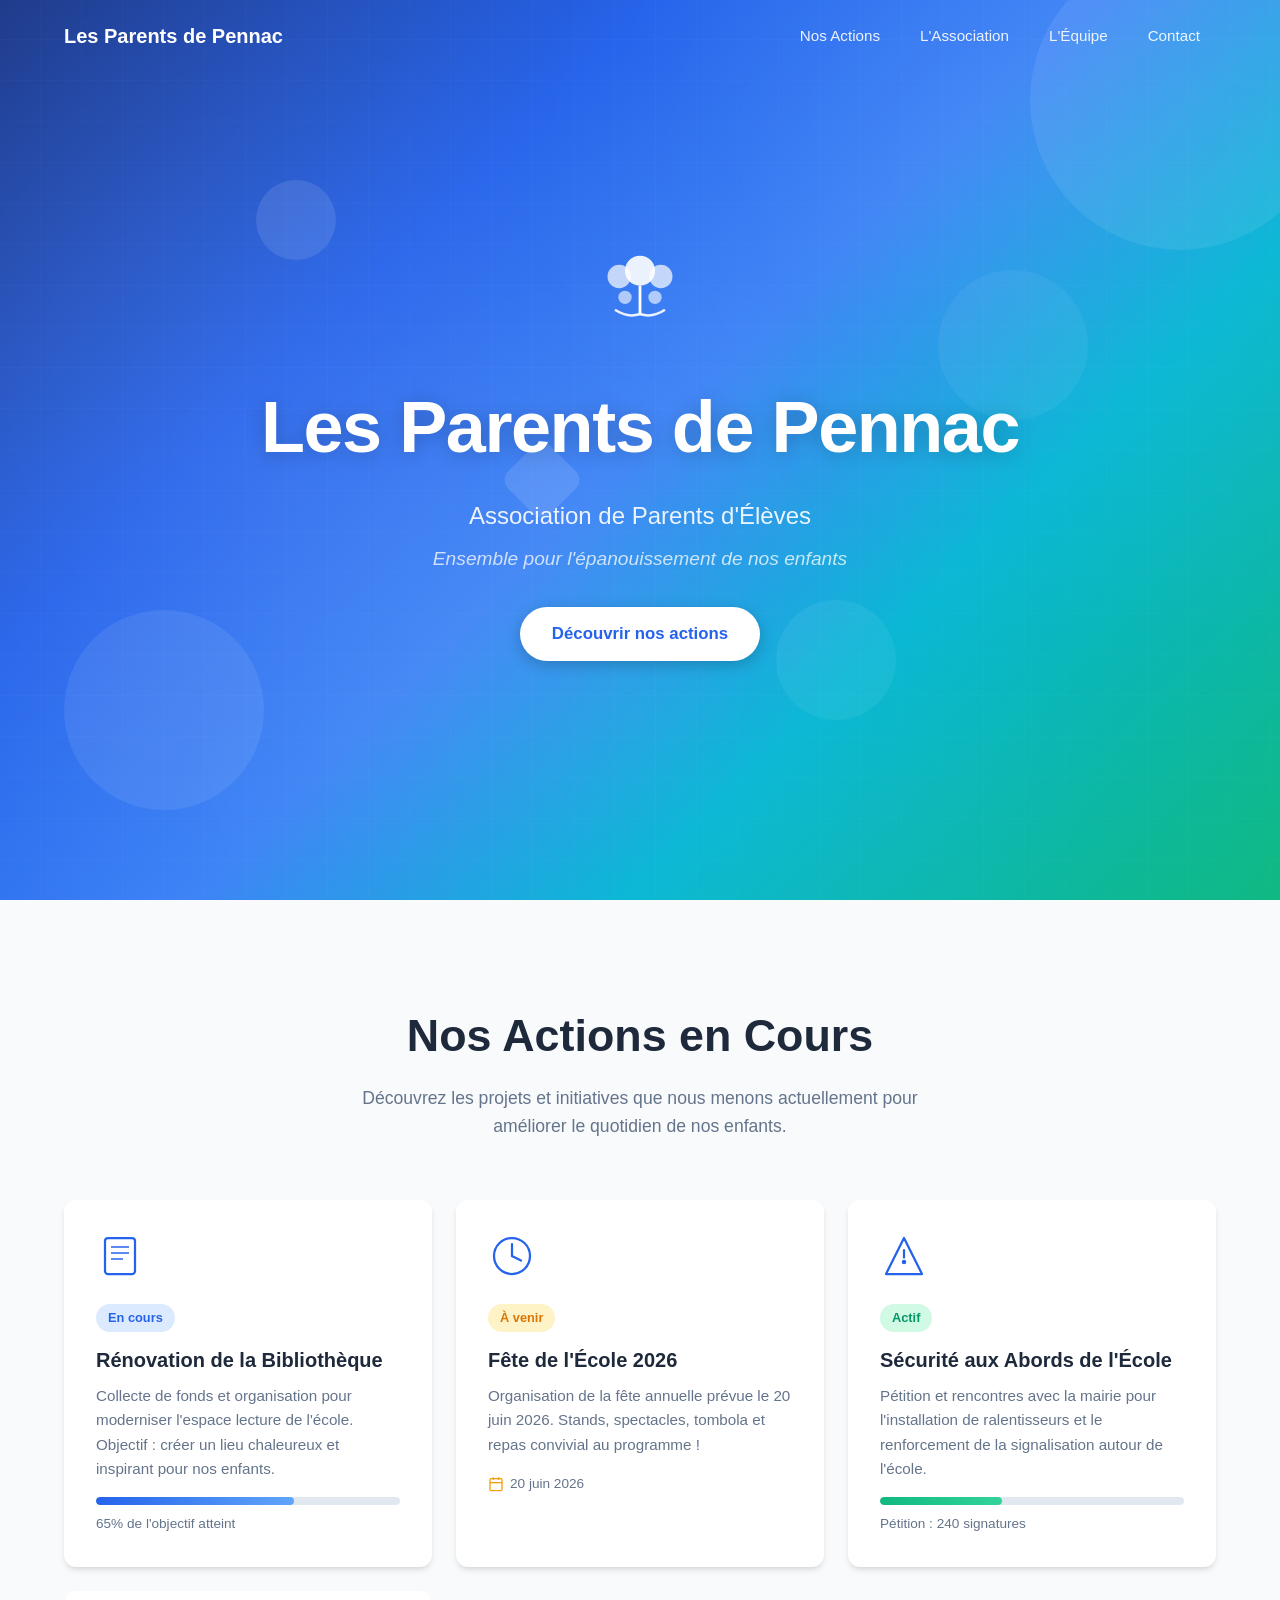
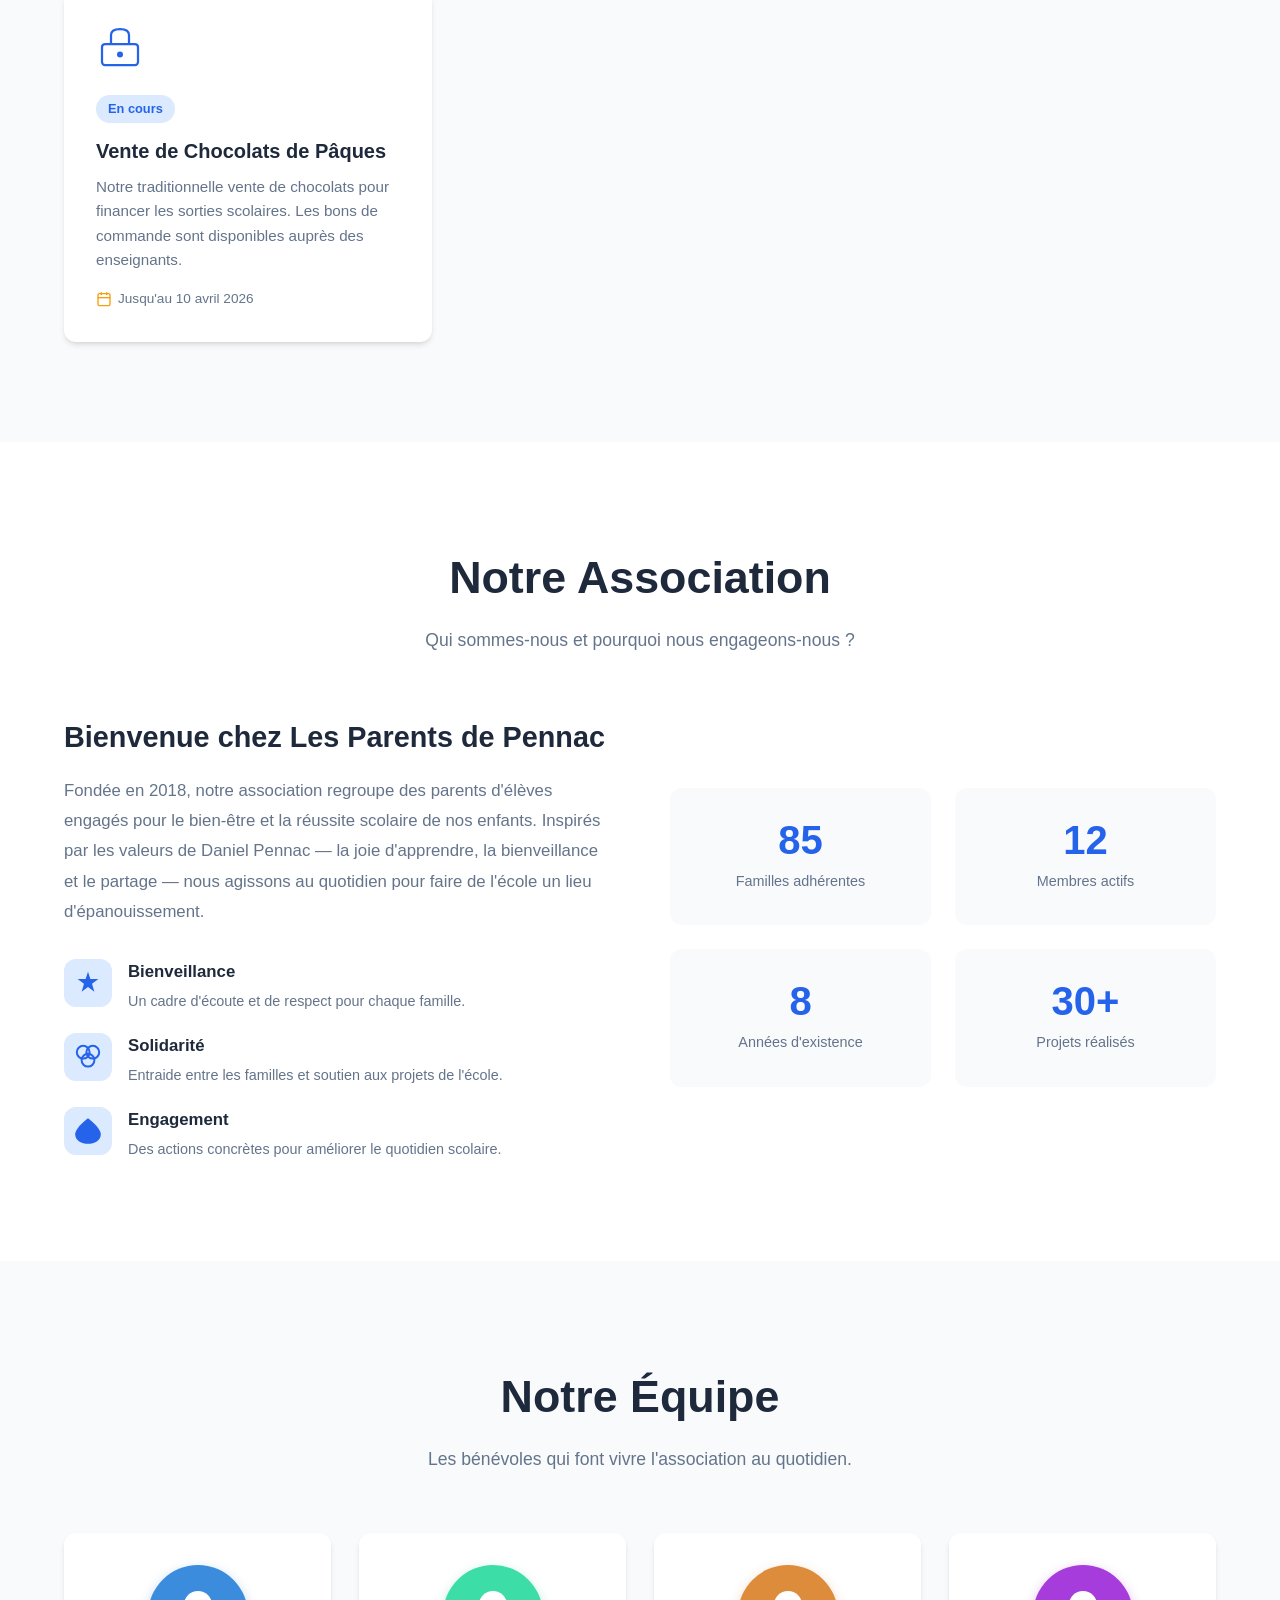
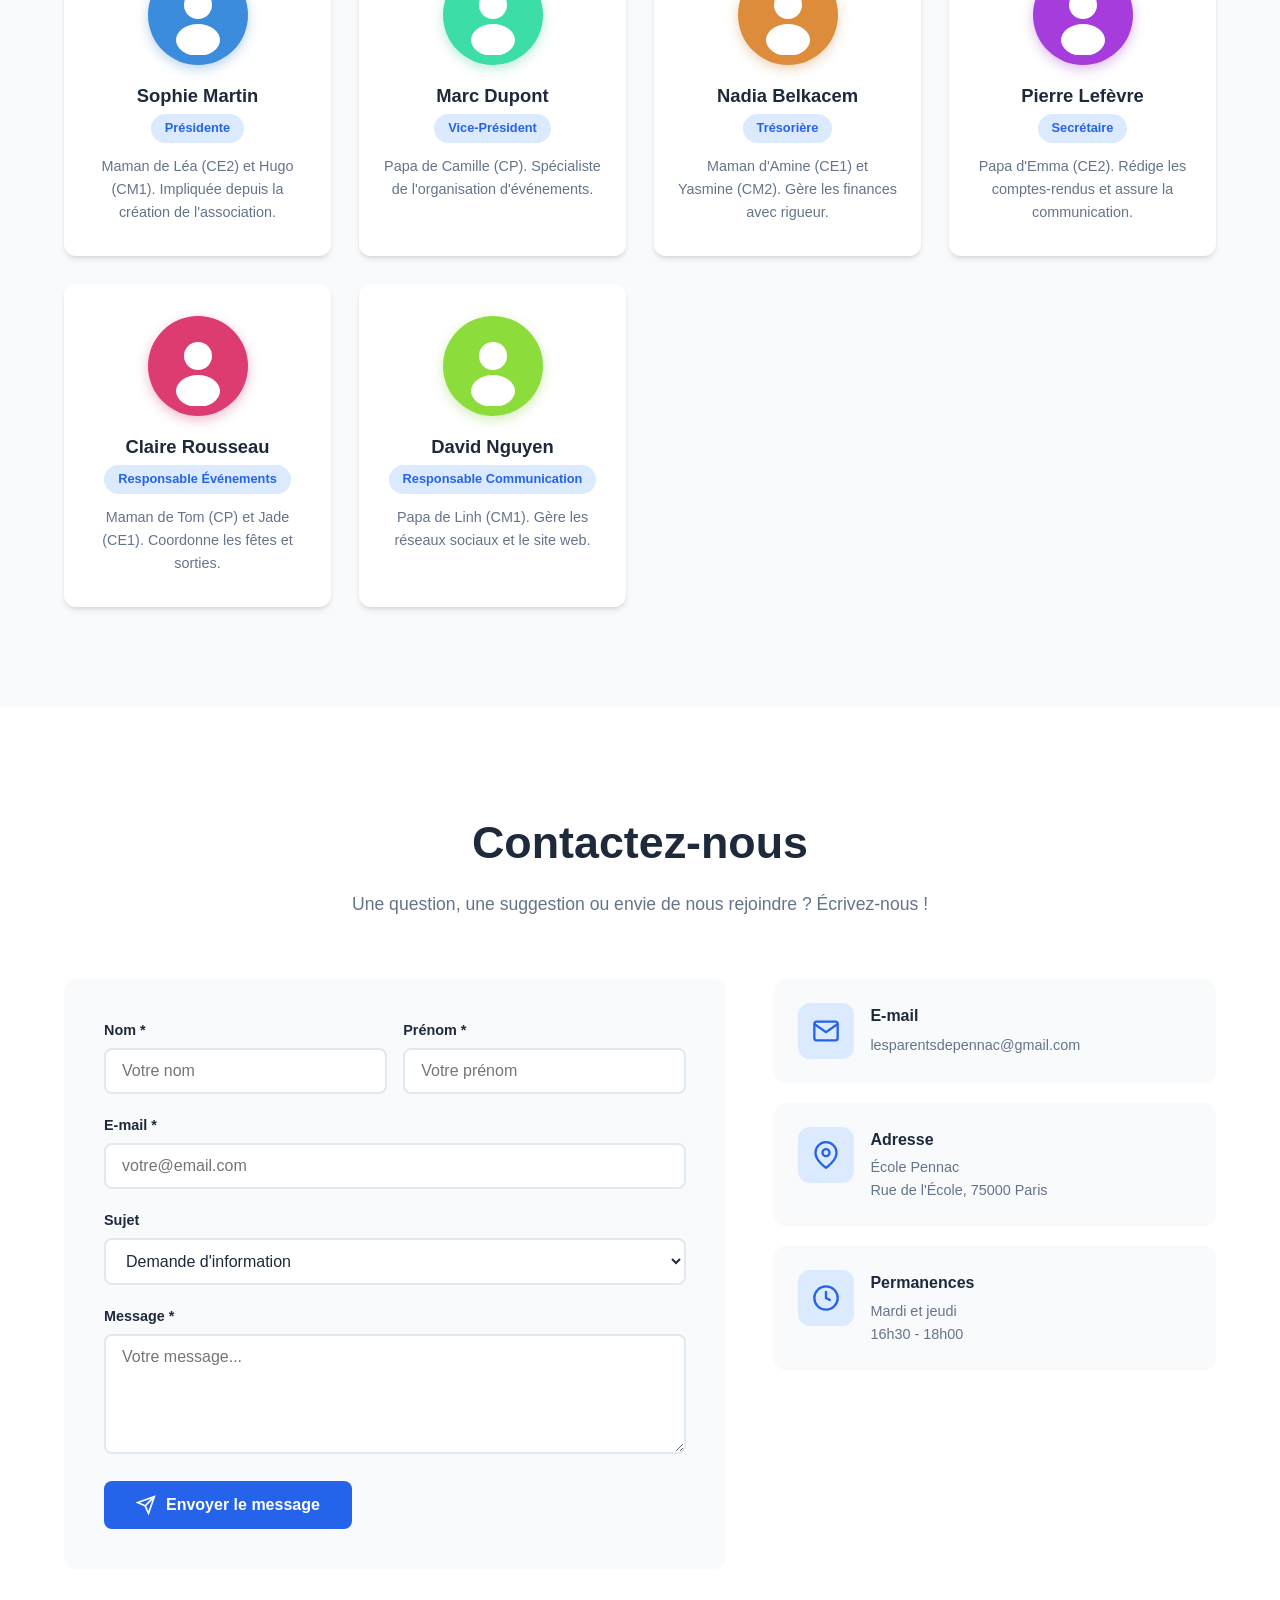
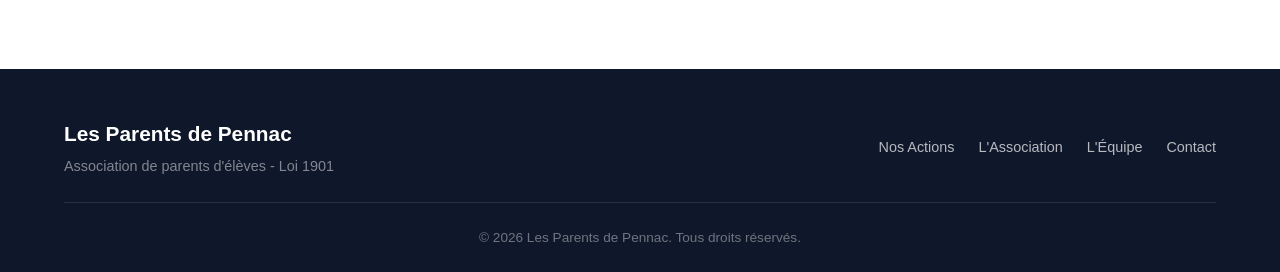
==== index.html @ d0f5e3ec "Initial commit: site statique Les Parents de Pennac - Page one-page HTML/CSS avec hero, actions, tro" ====
<!DOCTYPE html>
<html lang="fr">
<head>
    <meta charset="UTF-8">
    <meta name="viewport" content="width=device-width, initial-scale=1.0">
    <title>Les Parents de Pennac - Association de Parents d'Élèves</title>
    <link rel="stylesheet" href="style.css">
</head>
<body>

    <!-- Navigation -->
    <nav id="navbar">
        <div class="nav-container">
            <a href="#hero" class="nav-logo">Les Parents de Pennac</a>
            <button class="nav-toggle" aria-label="Menu">
                <span></span>
                <span></span>
                <span></span>
            </button>
            <ul class="nav-links">
                <li><a href="#actions">Nos Actions</a></li>
                <li><a href="#association">L'Association</a></li>
                <li><a href="#membres">L'Équipe</a></li>
                <li><a href="#contact">Contact</a></li>
            </ul>
        </div>
    </nav>

    <!-- Hero Section avec image générée en CSS -->
    <header id="hero" class="hero">
        <div class="hero-pattern"></div>
        <div class="hero-overlay"></div>
        <div class="hero-content">
            <div class="hero-icon">
                <svg viewBox="0 0 120 120" width="100" height="100">
                    <circle cx="60" cy="38" r="18" fill="white" opacity="0.9"/>
                    <circle cx="35" cy="45" r="14" fill="white" opacity="0.7"/>
                    <circle cx="85" cy="45" r="14" fill="white" opacity="0.7"/>
                    <path d="M60 56 Q60 80 60 90 Q45 95 30 85" stroke="white" stroke-width="3" fill="none" opacity="0.9"/>
                    <path d="M60 56 Q60 80 60 90 Q75 95 90 85" stroke="white" stroke-width="3" fill="none" opacity="0.9"/>
                    <circle cx="42" cy="70" r="8" fill="white" opacity="0.6"/>
                    <circle cx="78" cy="70" r="8" fill="white" opacity="0.6"/>
                </svg>
            </div>
            <h1>Les Parents de Pennac</h1>
            <p class="hero-subtitle">Association de Parents d'Élèves</p>
            <p class="hero-tagline">Ensemble pour l'épanouissement de nos enfants</p>
            <a href="#actions" class="hero-cta">Découvrir nos actions</a>
        </div>
        <!-- Éléments décoratifs générés -->
        <div class="hero-shapes">
            <div class="shape shape-1"></div>
            <div class="shape shape-2"></div>
            <div class="shape shape-3"></div>
            <div class="shape shape-4"></div>
            <div class="shape shape-5"></div>
            <div class="shape shape-6"></div>
        </div>
    </header>

    <!-- Section Actions en cours -->
    <section id="actions" class="section actions-section">
        <div class="container">
            <h2 class="section-title">Nos Actions en Cours</h2>
            <p class="section-subtitle">Découvrez les projets et initiatives que nous menons actuellement pour améliorer le quotidien de nos enfants.</p>

            <div class="actions-grid">
                <article class="action-card">
                    <div class="action-icon">
                        <svg viewBox="0 0 64 64" width="48" height="48"><rect x="12" y="8" width="40" height="48" rx="4" fill="none" stroke="currentColor" stroke-width="3"/><line x1="20" y1="20" x2="44" y2="20" stroke="currentColor" stroke-width="2"/><line x1="20" y1="28" x2="44" y2="28" stroke="currentColor" stroke-width="2"/><line x1="20" y1="36" x2="36" y2="36" stroke="currentColor" stroke-width="2"/></svg>
                    </div>
                    <span class="action-badge">En cours</span>
                    <h3>Rénovation de la Bibliothèque</h3>
                    <p>Collecte de fonds et organisation pour moderniser l'espace lecture de l'école. Objectif : créer un lieu chaleureux et inspirant pour nos enfants.</p>
                    <div class="action-progress">
                        <div class="progress-bar"><div class="progress-fill" style="width: 65%"></div></div>
                        <span>65% de l'objectif atteint</span>
                    </div>
                </article>

                <article class="action-card">
                    <div class="action-icon">
                        <svg viewBox="0 0 64 64" width="48" height="48"><circle cx="32" cy="32" r="24" fill="none" stroke="currentColor" stroke-width="3"/><path d="M32 16 L32 32 L44 38" fill="none" stroke="currentColor" stroke-width="3" stroke-linecap="round"/></svg>
                    </div>
                    <span class="action-badge badge-upcoming">À venir</span>
                    <h3>Fête de l'École 2026</h3>
                    <p>Organisation de la fête annuelle prévue le 20 juin 2026. Stands, spectacles, tombola et repas convivial au programme !</p>
                    <div class="action-date">
                        <svg viewBox="0 0 24 24" width="16" height="16"><rect x="3" y="4" width="18" height="18" rx="2" fill="none" stroke="currentColor" stroke-width="2"/><line x1="3" y1="10" x2="21" y2="10" stroke="currentColor" stroke-width="2"/><line x1="8" y1="2" x2="8" y2="6" stroke="currentColor" stroke-width="2"/><line x1="16" y1="2" x2="16" y2="6" stroke="currentColor" stroke-width="2"/></svg>
                        20 juin 2026
                    </div>
                </article>

                <article class="action-card">
                    <div class="action-icon">
                        <svg viewBox="0 0 64 64" width="48" height="48"><path d="M8 56 L32 8 L56 56 Z" fill="none" stroke="currentColor" stroke-width="3" stroke-linejoin="round"/><circle cx="32" cy="40" r="3" fill="currentColor"/><line x1="32" y1="24" x2="32" y2="34" stroke="currentColor" stroke-width="3" stroke-linecap="round"/></svg>
                    </div>
                    <span class="action-badge badge-active">Actif</span>
                    <h3>Sécurité aux Abords de l'École</h3>
                    <p>Pétition et rencontres avec la mairie pour l'installation de ralentisseurs et le renforcement de la signalisation autour de l'école.</p>
                    <div class="action-progress">
                        <div class="progress-bar"><div class="progress-fill progress-active" style="width: 40%"></div></div>
                        <span>Pétition : 240 signatures</span>
                    </div>
                </article>

                <article class="action-card">
                    <div class="action-icon">
                        <svg viewBox="0 0 64 64" width="48" height="48"><rect x="8" y="28" width="48" height="28" rx="4" fill="none" stroke="currentColor" stroke-width="3"/><path d="M20 28 L20 16 Q20 8 32 8 Q44 8 44 16 L44 28" fill="none" stroke="currentColor" stroke-width="3"/><circle cx="32" cy="42" r="4" fill="currentColor"/></svg>
                    </div>
                    <span class="action-badge">En cours</span>
                    <h3>Vente de Chocolats de Pâques</h3>
                    <p>Notre traditionnelle vente de chocolats pour financer les sorties scolaires. Les bons de commande sont disponibles auprès des enseignants.</p>
                    <div class="action-date">
                        <svg viewBox="0 0 24 24" width="16" height="16"><rect x="3" y="4" width="18" height="18" rx="2" fill="none" stroke="currentColor" stroke-width="2"/><line x1="3" y1="10" x2="21" y2="10" stroke="currentColor" stroke-width="2"/><line x1="8" y1="2" x2="8" y2="6" stroke="currentColor" stroke-width="2"/><line x1="16" y1="2" x2="16" y2="6" stroke="currentColor" stroke-width="2"/></svg>
                        Jusqu'au 10 avril 2026
                    </div>
                </article>
            </div>
        </div>
    </section>

    <!-- Section Présentation -->
    <section id="association" class="section about-section">
        <div class="container">
            <h2 class="section-title">Notre Association</h2>
            <p class="section-subtitle">Qui sommes-nous et pourquoi nous engageons-nous ?</p>

            <div class="about-content">
                <div class="about-text">
                    <h3>Bienvenue chez Les Parents de Pennac</h3>
                    <p>Fondée en 2018, notre association regroupe des parents d'élèves engagés pour le bien-être et la réussite scolaire de nos enfants. Inspirés par les valeurs de Daniel Pennac — la joie d'apprendre, la bienveillance et le partage — nous agissons au quotidien pour faire de l'école un lieu d'épanouissement.</p>

                    <div class="about-values">
                        <div class="value">
                            <div class="value-icon">
                                <svg viewBox="0 0 40 40" width="32" height="32"><path d="M20 6 L23 15 L33 15 L25 21 L28 31 L20 25 L12 31 L15 21 L7 15 L17 15 Z" fill="currentColor"/></svg>
                            </div>
                            <div>
                                <h4>Bienveillance</h4>
                                <p>Un cadre d'écoute et de respect pour chaque famille.</p>
                            </div>
                        </div>
                        <div class="value">
                            <div class="value-icon">
                                <svg viewBox="0 0 40 40" width="32" height="32"><circle cx="14" cy="14" r="8" fill="none" stroke="currentColor" stroke-width="2.5"/><circle cx="26" cy="14" r="8" fill="none" stroke="currentColor" stroke-width="2.5"/><circle cx="20" cy="24" r="8" fill="none" stroke="currentColor" stroke-width="2.5"/></svg>
                            </div>
                            <div>
                                <h4>Solidarité</h4>
                                <p>Entraide entre les familles et soutien aux projets de l'école.</p>
                            </div>
                        </div>
                        <div class="value">
                            <div class="value-icon">
                                <svg viewBox="0 0 40 40" width="32" height="32"><path d="M20 4 C20 4 4 16 4 24 C4 32 12 36 20 36 C28 36 36 32 36 24 C36 16 20 4 20 4Z" fill="currentColor"/></svg>
                            </div>
                            <div>
                                <h4>Engagement</h4>
                                <p>Des actions concrètes pour améliorer le quotidien scolaire.</p>
                            </div>
                        </div>
                    </div>
                </div>

                <div class="about-stats">
                    <div class="stat">
                        <span class="stat-number">85</span>
                        <span class="stat-label">Familles adhérentes</span>
                    </div>
                    <div class="stat">
                        <span class="stat-number">12</span>
                        <span class="stat-label">Membres actifs</span>
                    </div>
                    <div class="stat">
                        <span class="stat-number">8</span>
                        <span class="stat-label">Années d'existence</span>
                    </div>
                    <div class="stat">
                        <span class="stat-number">30+</span>
                        <span class="stat-label">Projets réalisés</span>
                    </div>
                </div>
            </div>
        </div>
    </section>

    <!-- Section Trombinoscope -->
    <section id="membres" class="section team-section">
        <div class="container">
            <h2 class="section-title">Notre Équipe</h2>
            <p class="section-subtitle">Les bénévoles qui font vivre l'association au quotidien.</p>

            <div class="team-grid">
                <div class="team-card">
                    <div class="team-avatar" style="--hue: 210">
                        <svg viewBox="0 0 80 80" width="80" height="80"><circle cx="40" cy="30" r="14" fill="white"/><ellipse cx="40" cy="65" rx="22" ry="16" fill="white"/></svg>
                    </div>
                    <h3>Sophie Martin</h3>
                    <span class="team-role">Présidente</span>
                    <p>Maman de Léa (CE2) et Hugo (CM1). Impliquée depuis la création de l'association.</p>
                </div>

                <div class="team-card">
                    <div class="team-avatar" style="--hue: 160">
                        <svg viewBox="0 0 80 80" width="80" height="80"><circle cx="40" cy="30" r="14" fill="white"/><ellipse cx="40" cy="65" rx="22" ry="16" fill="white"/></svg>
                    </div>
                    <h3>Marc Dupont</h3>
                    <span class="team-role">Vice-Président</span>
                    <p>Papa de Camille (CP). Spécialiste de l'organisation d'événements.</p>
                </div>

                <div class="team-card">
                    <div class="team-avatar" style="--hue: 30">
                        <svg viewBox="0 0 80 80" width="80" height="80"><circle cx="40" cy="30" r="14" fill="white"/><ellipse cx="40" cy="65" rx="22" ry="16" fill="white"/></svg>
                    </div>
                    <h3>Nadia Belkacem</h3>
                    <span class="team-role">Trésorière</span>
                    <p>Maman d'Amine (CE1) et Yasmine (CM2). Gère les finances avec rigueur.</p>
                </div>

                <div class="team-card">
                    <div class="team-avatar" style="--hue: 280">
                        <svg viewBox="0 0 80 80" width="80" height="80"><circle cx="40" cy="30" r="14" fill="white"/><ellipse cx="40" cy="65" rx="22" ry="16" fill="white"/></svg>
                    </div>
                    <h3>Pierre Lefèvre</h3>
                    <span class="team-role">Secrétaire</span>
                    <p>Papa d'Emma (CE2). Rédige les comptes-rendus et assure la communication.</p>
                </div>

                <div class="team-card">
                    <div class="team-avatar" style="--hue: 340">
                        <svg viewBox="0 0 80 80" width="80" height="80"><circle cx="40" cy="30" r="14" fill="white"/><ellipse cx="40" cy="65" rx="22" ry="16" fill="white"/></svg>
                    </div>
                    <h3>Claire Rousseau</h3>
                    <span class="team-role">Responsable Événements</span>
                    <p>Maman de Tom (CP) et Jade (CE1). Coordonne les fêtes et sorties.</p>
                </div>

                <div class="team-card">
                    <div class="team-avatar" style="--hue: 90">
                        <svg viewBox="0 0 80 80" width="80" height="80"><circle cx="40" cy="30" r="14" fill="white"/><ellipse cx="40" cy="65" rx="22" ry="16" fill="white"/></svg>
                    </div>
                    <h3>David Nguyen</h3>
                    <span class="team-role">Responsable Communication</span>
                    <p>Papa de Linh (CM1). Gère les réseaux sociaux et le site web.</p>
                </div>
            </div>
        </div>
    </section>

    <!-- Section Contact -->
    <section id="contact" class="section contact-section">
        <div class="container">
            <h2 class="section-title">Contactez-nous</h2>
            <p class="section-subtitle">Une question, une suggestion ou envie de nous rejoindre ? Écrivez-nous !</p>

            <div class="contact-content">
                <form class="contact-form" id="contactForm">
                    <div class="form-row">
                        <div class="form-group">
                            <label for="nom">Nom *</label>
                            <input type="text" id="nom" name="nom" required placeholder="Votre nom">
                        </div>
                        <div class="form-group">
                            <label for="prenom">Prénom *</label>
                            <input type="text" id="prenom" name="prenom" required placeholder="Votre prénom">
                        </div>
                    </div>
                    <div class="form-group">
                        <label for="email">E-mail *</label>
                        <input type="email" id="email" name="email" required placeholder="votre@email.com">
                    </div>
                    <div class="form-group">
                        <label for="sujet">Sujet</label>
                        <select id="sujet" name="sujet">
                            <option value="information">Demande d'information</option>
                            <option value="adhesion">Adhésion</option>
                            <option value="benevolat">Devenir bénévole</option>
                            <option value="suggestion">Suggestion</option>
                            <option value="autre">Autre</option>
                        </select>
                    </div>
                    <div class="form-group">
                        <label for="message">Message *</label>
                        <textarea id="message" name="message" rows="5" required placeholder="Votre message..."></textarea>
                    </div>
                    <button type="submit" class="btn-submit">
                        <svg viewBox="0 0 24 24" width="20" height="20" fill="none" stroke="currentColor" stroke-width="2"><path d="M22 2L11 13"/><path d="M22 2L15 22L11 13L2 9L22 2Z"/></svg>
                        Envoyer le message
                    </button>
                </form>

                <div class="contact-info">
                    <div class="info-card">
                        <div class="info-icon">
                            <svg viewBox="0 0 24 24" width="28" height="28" fill="none" stroke="currentColor" stroke-width="2"><path d="M4 4h16c1.1 0 2 .9 2 2v12c0 1.1-.9 2-2 2H4c-1.1 0-2-.9-2-2V6c0-1.1.9-2 2-2z"/><polyline points="22,6 12,13 2,6"/></svg>
                        </div>
                        <div>
                            <h4>E-mail</h4>
                            <a href="mailto:lesparentsdepennac@gmail.com">lesparentsdepennac@gmail.com</a>
                        </div>
                    </div>
                    <div class="info-card">
                        <div class="info-icon">
                            <svg viewBox="0 0 24 24" width="28" height="28" fill="none" stroke="currentColor" stroke-width="2"><path d="M21 10c0 7-9 13-9 13s-9-6-9-13a9 9 0 0118 0z"/><circle cx="12" cy="10" r="3"/></svg>
                        </div>
                        <div>
                            <h4>Adresse</h4>
                            <p>École Pennac<br>Rue de l'École, 75000 Paris</p>
                        </div>
                    </div>
                    <div class="info-card">
                        <div class="info-icon">
                            <svg viewBox="0 0 24 24" width="28" height="28" fill="none" stroke="currentColor" stroke-width="2"><circle cx="12" cy="12" r="10"/><polyline points="12 6 12 12 16 14"/></svg>
                        </div>
                        <div>
                            <h4>Permanences</h4>
                            <p>Mardi et jeudi<br>16h30 - 18h00</p>
                        </div>
                    </div>
                </div>
            </div>
        </div>
    </section>

    <!-- Footer -->
    <footer class="footer">
        <div class="container">
            <div class="footer-content">
                <div class="footer-brand">
                    <h3>Les Parents de Pennac</h3>
                    <p>Association de parents d'élèves - Loi 1901</p>
                </div>
                <div class="footer-links">
                    <a href="#actions">Nos Actions</a>
                    <a href="#association">L'Association</a>
                    <a href="#membres">L'Équipe</a>
                    <a href="#contact">Contact</a>
                </div>
            </div>
            <div class="footer-bottom">
                <p>&copy; 2026 Les Parents de Pennac. Tous droits réservés.</p>
            </div>
        </div>
    </footer>

    <script>
        // Navigation sticky
        const navbar = document.getElementById('navbar');
        window.addEventListener('scroll', () => {
            navbar.classList.toggle('scrolled', window.scrollY > 50);
        });

        // Menu mobile
        const toggle = document.querySelector('.nav-toggle');
        const navLinks = document.querySelector('.nav-links');
        toggle.addEventListener('click', () => {
            navLinks.classList.toggle('active');
            toggle.classList.toggle('active');
        });

        // Fermer le menu au clic sur un lien
        document.querySelectorAll('.nav-links a').forEach(link => {
            link.addEventListener('click', () => {
                navLinks.classList.remove('active');
                toggle.classList.remove('active');
            });
        });

        // Smooth scroll
        document.querySelectorAll('a[href^="#"]').forEach(anchor => {
            anchor.addEventListener('click', function (e) {
                e.preventDefault();
                const target = document.querySelector(this.getAttribute('href'));
                if (target) {
                    const offset = navbar.offsetHeight;
                    const top = target.getBoundingClientRect().top + window.pageYOffset - offset;
                    window.scrollTo({ top, behavior: 'smooth' });
                }
            });
        });

        // Formulaire de contact → mailto
        document.getElementById('contactForm').addEventListener('submit', function(e) {
            e.preventDefault();

            const nom = document.getElementById('nom').value;
            const prenom = document.getElementById('prenom').value;
            const email = document.getElementById('email').value;
            const sujet = document.getElementById('sujet');
            const sujetText = sujet.options[sujet.selectedIndex].text;
            const message = document.getElementById('message').value;

            const subject = encodeURIComponent(`[Site Web] ${sujetText} - ${prenom} ${nom}`);
            const body = encodeURIComponent(
                `Bonjour,\n\n${message}\n\n---\nEnvoyé par : ${prenom} ${nom}\nE-mail : ${email}\nSujet : ${sujetText}`
            );

            window.location.href = `mailto:lesparentsdepennac@gmail.com?subject=${subject}&body=${body}`;
        });

        // Animation au scroll (Intersection Observer)
        const observerOptions = { threshold: 0.1, rootMargin: '0px 0px -50px 0px' };
        const observer = new IntersectionObserver((entries) => {
            entries.forEach(entry => {
                if (entry.isIntersecting) {
                    entry.target.classList.add('visible');
                }
            });
        }, observerOptions);

        document.querySelectorAll('.action-card, .team-card, .about-text, .about-stats, .contact-form, .contact-info').forEach(el => {
            el.classList.add('animate-on-scroll');
            observer.observe(el);
        });
    </script>
</body>
</html>
---- style.css ----
/* ===== Variables & Reset ===== */
:root {
    --primary: #2563eb;
    --primary-dark: #1d4ed8;
    --primary-light: #dbeafe;
    --secondary: #f59e0b;
    --secondary-dark: #d97706;
    --accent: #10b981;
    --text: #1e293b;
    --text-light: #64748b;
    --bg: #ffffff;
    --bg-alt: #f8fafc;
    --bg-dark: #0f172a;
    --radius: 12px;
    --shadow: 0 4px 6px -1px rgba(0,0,0,0.1), 0 2px 4px -2px rgba(0,0,0,0.1);
    --shadow-lg: 0 20px 25px -5px rgba(0,0,0,0.1), 0 8px 10px -6px rgba(0,0,0,0.1);
    --transition: 0.3s ease;
}

*, *::before, *::after {
    margin: 0;
    padding: 0;
    box-sizing: border-box;
}

html {
    scroll-behavior: smooth;
}

body {
    font-family: -apple-system, BlinkMacSystemFont, 'Segoe UI', Roboto, 'Helvetica Neue', Arial, sans-serif;
    color: var(--text);
    line-height: 1.6;
    background: var(--bg);
}

.container {
    max-width: 1200px;
    margin: 0 auto;
    padding: 0 24px;
}

/* ===== Navigation ===== */
#navbar {
    position: fixed;
    top: 0;
    left: 0;
    right: 0;
    z-index: 1000;
    background: transparent;
    transition: var(--transition);
}

#navbar.scrolled {
    background: rgba(255, 255, 255, 0.95);
    backdrop-filter: blur(10px);
    box-shadow: var(--shadow);
}

.nav-container {
    max-width: 1200px;
    margin: 0 auto;
    padding: 0 24px;
    display: flex;
    align-items: center;
    justify-content: space-between;
    height: 72px;
}

.nav-logo {
    font-size: 1.25rem;
    font-weight: 700;
    color: white;
    text-decoration: none;
    transition: var(--transition);
}

#navbar.scrolled .nav-logo {
    color: var(--primary);
}

.nav-links {
    list-style: none;
    display: flex;
    gap: 8px;
}

.nav-links a {
    text-decoration: none;
    color: rgba(255,255,255,0.9);
    padding: 8px 16px;
    border-radius: 8px;
    font-weight: 500;
    font-size: 0.95rem;
    transition: var(--transition);
}

.nav-links a:hover {
    background: rgba(255,255,255,0.15);
    color: white;
}

#navbar.scrolled .nav-links a {
    color: var(--text);
}

#navbar.scrolled .nav-links a:hover {
    background: var(--primary-light);
    color: var(--primary);
}

.nav-toggle {
    display: none;
    flex-direction: column;
    gap: 5px;
    background: none;
    border: none;
    cursor: pointer;
    padding: 4px;
}

.nav-toggle span {
    width: 24px;
    height: 2px;
    background: white;
    transition: var(--transition);
    border-radius: 2px;
}

#navbar.scrolled .nav-toggle span {
    background: var(--text);
}

/* ===== Hero ===== */
.hero {
    position: relative;
    min-height: 100vh;
    display: flex;
    align-items: center;
    justify-content: center;
    overflow: hidden;
    background: linear-gradient(135deg, #1e3a8a 0%, #2563eb 30%, #3b82f6 50%, #06b6d4 70%, #10b981 100%);
}

.hero-pattern {
    position: absolute;
    inset: 0;
    background-image:
        radial-gradient(circle at 20% 50%, rgba(255,255,255,0.08) 0%, transparent 50%),
        radial-gradient(circle at 80% 20%, rgba(255,255,255,0.06) 0%, transparent 40%),
        radial-gradient(circle at 50% 80%, rgba(255,255,255,0.04) 0%, transparent 50%);
}

.hero-overlay {
    position: absolute;
    inset: 0;
    background:
        repeating-linear-gradient(
            0deg,
            transparent,
            transparent 40px,
            rgba(255,255,255,0.02) 40px,
            rgba(255,255,255,0.02) 41px
        ),
        repeating-linear-gradient(
            90deg,
            transparent,
            transparent 40px,
            rgba(255,255,255,0.02) 40px,
            rgba(255,255,255,0.02) 41px
        );
}

.hero-shapes {
    position: absolute;
    inset: 0;
    pointer-events: none;
}

.shape {
    position: absolute;
    border-radius: 50%;
    opacity: 0.08;
    background: white;
}

.shape-1 { width: 300px; height: 300px; top: -50px; right: -50px; }
.shape-2 { width: 200px; height: 200px; bottom: 10%; left: 5%; }
.shape-3 { width: 150px; height: 150px; top: 30%; right: 15%; opacity: 0.05; }
.shape-4 { width: 80px; height: 80px; top: 20%; left: 20%; opacity: 0.1; }
.shape-5 { width: 120px; height: 120px; bottom: 20%; right: 30%; opacity: 0.06; }
.shape-6 { width: 60px; height: 60px; top: 50%; left: 40%; opacity: 0.12; border-radius: 12px; transform: rotate(45deg); }

.hero-content {
    position: relative;
    z-index: 2;
    text-align: center;
    color: white;
    padding: 24px;
}

.hero-icon {
    margin-bottom: 24px;
    animation: float 3s ease-in-out infinite;
}

@keyframes float {
    0%, 100% { transform: translateY(0); }
    50% { transform: translateY(-10px); }
}

.hero h1 {
    font-size: clamp(2.5rem, 6vw, 4.5rem);
    font-weight: 800;
    letter-spacing: -0.02em;
    margin-bottom: 12px;
    text-shadow: 0 2px 20px rgba(0,0,0,0.2);
}

.hero-subtitle {
    font-size: clamp(1.1rem, 2.5vw, 1.5rem);
    font-weight: 500;
    opacity: 0.9;
    margin-bottom: 8px;
}

.hero-tagline {
    font-size: clamp(1rem, 2vw, 1.2rem);
    opacity: 0.75;
    margin-bottom: 32px;
    font-style: italic;
}

.hero-cta {
    display: inline-block;
    padding: 14px 32px;
    background: white;
    color: var(--primary);
    text-decoration: none;
    border-radius: 50px;
    font-weight: 600;
    font-size: 1.05rem;
    transition: var(--transition);
    box-shadow: 0 4px 15px rgba(0,0,0,0.2);
}

.hero-cta:hover {
    transform: translateY(-2px);
    box-shadow: 0 8px 25px rgba(0,0,0,0.3);
    background: var(--primary-light);
}

/* ===== Sections ===== */
.section {
    padding: 100px 0;
}

.section-title {
    text-align: center;
    font-size: clamp(2rem, 4vw, 2.8rem);
    font-weight: 800;
    margin-bottom: 12px;
    color: var(--text);
}

.section-subtitle {
    text-align: center;
    color: var(--text-light);
    font-size: 1.1rem;
    max-width: 600px;
    margin: 0 auto 60px;
}

/* ===== Actions ===== */
.actions-section {
    background: var(--bg-alt);
}

.actions-grid {
    display: grid;
    grid-template-columns: repeat(auto-fit, minmax(280px, 1fr));
    gap: 24px;
}

.action-card {
    background: white;
    border-radius: var(--radius);
    padding: 32px;
    box-shadow: var(--shadow);
    transition: var(--transition);
    position: relative;
}

.action-card:hover {
    transform: translateY(-4px);
    box-shadow: var(--shadow-lg);
}

.action-icon {
    color: var(--primary);
    margin-bottom: 16px;
}

.action-badge {
    display: inline-block;
    padding: 4px 12px;
    border-radius: 20px;
    font-size: 0.8rem;
    font-weight: 600;
    background: var(--primary-light);
    color: var(--primary);
    margin-bottom: 12px;
}

.badge-upcoming {
    background: #fef3c7;
    color: var(--secondary-dark);
}

.badge-active {
    background: #d1fae5;
    color: #059669;
}

.action-card h3 {
    font-size: 1.25rem;
    margin-bottom: 8px;
    color: var(--text);
}

.action-card p {
    color: var(--text-light);
    font-size: 0.95rem;
    margin-bottom: 16px;
}

.action-progress {
    margin-top: auto;
}

.progress-bar {
    height: 8px;
    background: #e2e8f0;
    border-radius: 4px;
    overflow: hidden;
    margin-bottom: 8px;
}

.progress-fill {
    height: 100%;
    background: linear-gradient(90deg, var(--primary), #60a5fa);
    border-radius: 4px;
    transition: width 1s ease;
}

.progress-active {
    background: linear-gradient(90deg, var(--accent), #34d399);
}

.action-progress span,
.action-date {
    font-size: 0.85rem;
    color: var(--text-light);
    display: flex;
    align-items: center;
    gap: 6px;
}

.action-date svg {
    color: var(--secondary);
}

/* ===== About ===== */
.about-content {
    display: grid;
    grid-template-columns: 1fr 1fr;
    gap: 60px;
    align-items: center;
}

.about-text h3 {
    font-size: 1.8rem;
    margin-bottom: 16px;
    color: var(--text);
}

.about-text > p {
    color: var(--text-light);
    font-size: 1.05rem;
    margin-bottom: 32px;
    line-height: 1.8;
}

.about-values {
    display: flex;
    flex-direction: column;
    gap: 20px;
}

.value {
    display: flex;
    gap: 16px;
    align-items: flex-start;
}

.value-icon {
    flex-shrink: 0;
    width: 48px;
    height: 48px;
    background: var(--primary-light);
    color: var(--primary);
    border-radius: 12px;
    display: flex;
    align-items: center;
    justify-content: center;
}

.value h4 {
    font-size: 1.05rem;
    margin-bottom: 4px;
}

.value p {
    font-size: 0.9rem;
    color: var(--text-light);
}

.about-stats {
    display: grid;
    grid-template-columns: 1fr 1fr;
    gap: 24px;
}

.stat {
    background: var(--bg-alt);
    border-radius: var(--radius);
    padding: 32px;
    text-align: center;
    transition: var(--transition);
}

.stat:hover {
    background: var(--primary-light);
}

.stat-number {
    display: block;
    font-size: 2.5rem;
    font-weight: 800;
    color: var(--primary);
    line-height: 1;
    margin-bottom: 8px;
}

.stat-label {
    font-size: 0.9rem;
    color: var(--text-light);
    font-weight: 500;
}

/* ===== Team / Trombinoscope ===== */
.team-section {
    background: var(--bg-alt);
}

.team-grid {
    display: grid;
    grid-template-columns: repeat(auto-fit, minmax(240px, 1fr));
    gap: 28px;
}

.team-card {
    background: white;
    border-radius: var(--radius);
    padding: 32px 24px;
    text-align: center;
    box-shadow: var(--shadow);
    transition: var(--transition);
}

.team-card:hover {
    transform: translateY(-4px);
    box-shadow: var(--shadow-lg);
}

.team-avatar {
    width: 100px;
    height: 100px;
    border-radius: 50%;
    margin: 0 auto 16px;
    background: hsl(var(--hue, 210), 70%, 55%);
    display: flex;
    align-items: center;
    justify-content: center;
    box-shadow: 0 4px 12px hsla(var(--hue, 210), 70%, 45%, 0.3);
}

.team-card h3 {
    font-size: 1.15rem;
    margin-bottom: 4px;
}

.team-role {
    display: inline-block;
    padding: 4px 14px;
    background: var(--primary-light);
    color: var(--primary);
    border-radius: 20px;
    font-size: 0.8rem;
    font-weight: 600;
    margin-bottom: 12px;
}

.team-card p {
    color: var(--text-light);
    font-size: 0.9rem;
}

/* ===== Contact ===== */
.contact-content {
    display: grid;
    grid-template-columns: 1.2fr 0.8fr;
    gap: 48px;
    align-items: start;
}

.contact-form {
    background: var(--bg-alt);
    border-radius: var(--radius);
    padding: 40px;
}

.form-row {
    display: grid;
    grid-template-columns: 1fr 1fr;
    gap: 16px;
}

.form-group {
    margin-bottom: 20px;
}

.form-group label {
    display: block;
    margin-bottom: 6px;
    font-weight: 600;
    font-size: 0.9rem;
    color: var(--text);
}

.form-group input,
.form-group select,
.form-group textarea {
    width: 100%;
    padding: 12px 16px;
    border: 2px solid #e2e8f0;
    border-radius: 8px;
    font-size: 1rem;
    font-family: inherit;
    transition: var(--transition);
    background: white;
    color: var(--text);
}

.form-group input:focus,
.form-group select:focus,
.form-group textarea:focus {
    outline: none;
    border-color: var(--primary);
    box-shadow: 0 0 0 3px rgba(37, 99, 235, 0.1);
}

.form-group textarea {
    resize: vertical;
    min-height: 120px;
}

.btn-submit {
    display: inline-flex;
    align-items: center;
    gap: 10px;
    padding: 14px 32px;
    background: var(--primary);
    color: white;
    border: none;
    border-radius: 8px;
    font-size: 1rem;
    font-weight: 600;
    cursor: pointer;
    transition: var(--transition);
    font-family: inherit;
}

.btn-submit:hover {
    background: var(--primary-dark);
    transform: translateY(-2px);
    box-shadow: 0 4px 12px rgba(37, 99, 235, 0.3);
}

.contact-info {
    display: flex;
    flex-direction: column;
    gap: 20px;
}

.info-card {
    display: flex;
    gap: 16px;
    align-items: flex-start;
    padding: 24px;
    background: var(--bg-alt);
    border-radius: var(--radius);
    transition: var(--transition);
}

.info-card:hover {
    background: var(--primary-light);
}

.info-icon {
    flex-shrink: 0;
    width: 56px;
    height: 56px;
    background: var(--primary-light);
    color: var(--primary);
    border-radius: 12px;
    display: flex;
    align-items: center;
    justify-content: center;
}

.info-card h4 {
    font-size: 1rem;
    margin-bottom: 4px;
}

.info-card p,
.info-card a {
    color: var(--text-light);
    font-size: 0.9rem;
    text-decoration: none;
}

.info-card a:hover {
    color: var(--primary);
}

/* ===== Footer ===== */
.footer {
    background: var(--bg-dark);
    color: rgba(255,255,255,0.8);
    padding: 48px 0 24px;
}

.footer-content {
    display: flex;
    justify-content: space-between;
    align-items: center;
    padding-bottom: 24px;
    border-bottom: 1px solid rgba(255,255,255,0.1);
}

.footer-brand h3 {
    color: white;
    font-size: 1.3rem;
    margin-bottom: 4px;
}

.footer-brand p {
    font-size: 0.9rem;
    opacity: 0.6;
}

.footer-links {
    display: flex;
    gap: 24px;
}

.footer-links a {
    color: rgba(255,255,255,0.7);
    text-decoration: none;
    font-size: 0.9rem;
    transition: var(--transition);
}

.footer-links a:hover {
    color: white;
}

.footer-bottom {
    text-align: center;
    padding-top: 24px;
    font-size: 0.85rem;
    opacity: 0.5;
}

/* ===== Animations ===== */
.animate-on-scroll {
    opacity: 0;
    transform: translateY(30px);
    transition: opacity 0.6s ease, transform 0.6s ease;
}

.animate-on-scroll.visible {
    opacity: 1;
    transform: translateY(0);
}

.action-card:nth-child(2).animate-on-scroll { transition-delay: 0.1s; }
.action-card:nth-child(3).animate-on-scroll { transition-delay: 0.2s; }
.action-card:nth-child(4).animate-on-scroll { transition-delay: 0.3s; }

.team-card:nth-child(2).animate-on-scroll { transition-delay: 0.1s; }
.team-card:nth-child(3).animate-on-scroll { transition-delay: 0.15s; }
.team-card:nth-child(4).animate-on-scroll { transition-delay: 0.2s; }
.team-card:nth-child(5).animate-on-scroll { transition-delay: 0.25s; }
.team-card:nth-child(6).animate-on-scroll { transition-delay: 0.3s; }

/* ===== Responsive ===== */
@media (max-width: 768px) {
    .nav-toggle {
        display: flex;
    }

    .nav-links {
        position: fixed;
        top: 72px;
        left: 0;
        right: 0;
        background: white;
        flex-direction: column;
        padding: 16px;
        box-shadow: var(--shadow);
        transform: translateY(-120%);
        transition: var(--transition);
        opacity: 0;
    }

    .nav-links.active {
        transform: translateY(0);
        opacity: 1;
    }

    .nav-links a {
        color: var(--text) !important;
        padding: 12px 16px;
    }

    .nav-links a:hover {
        background: var(--primary-light) !important;
        color: var(--primary) !important;
    }

    .nav-toggle.active span:nth-child(1) {
        transform: rotate(45deg) translate(5px, 5px);
    }
    .nav-toggle.active span:nth-child(2) {
        opacity: 0;
    }
    .nav-toggle.active span:nth-child(3) {
        transform: rotate(-45deg) translate(5px, -5px);
    }

    .section {
        padding: 60px 0;
    }

    .about-content {
        grid-template-columns: 1fr;
        gap: 40px;
    }

    .contact-content {
        grid-template-columns: 1fr;
    }

    .form-row {
        grid-template-columns: 1fr;
    }

    .footer-content {
        flex-direction: column;
        gap: 20px;
        text-align: center;
    }

    .footer-links {
        flex-wrap: wrap;
        justify-content: center;
    }
}

@media (max-width: 480px) {
    .about-stats {
        grid-template-columns: 1fr 1fr;
        gap: 12px;
    }

    .stat {
        padding: 20px;
    }

    .stat-number {
        font-size: 2rem;
    }

    .contact-form {
        padding: 24px;
    }
}
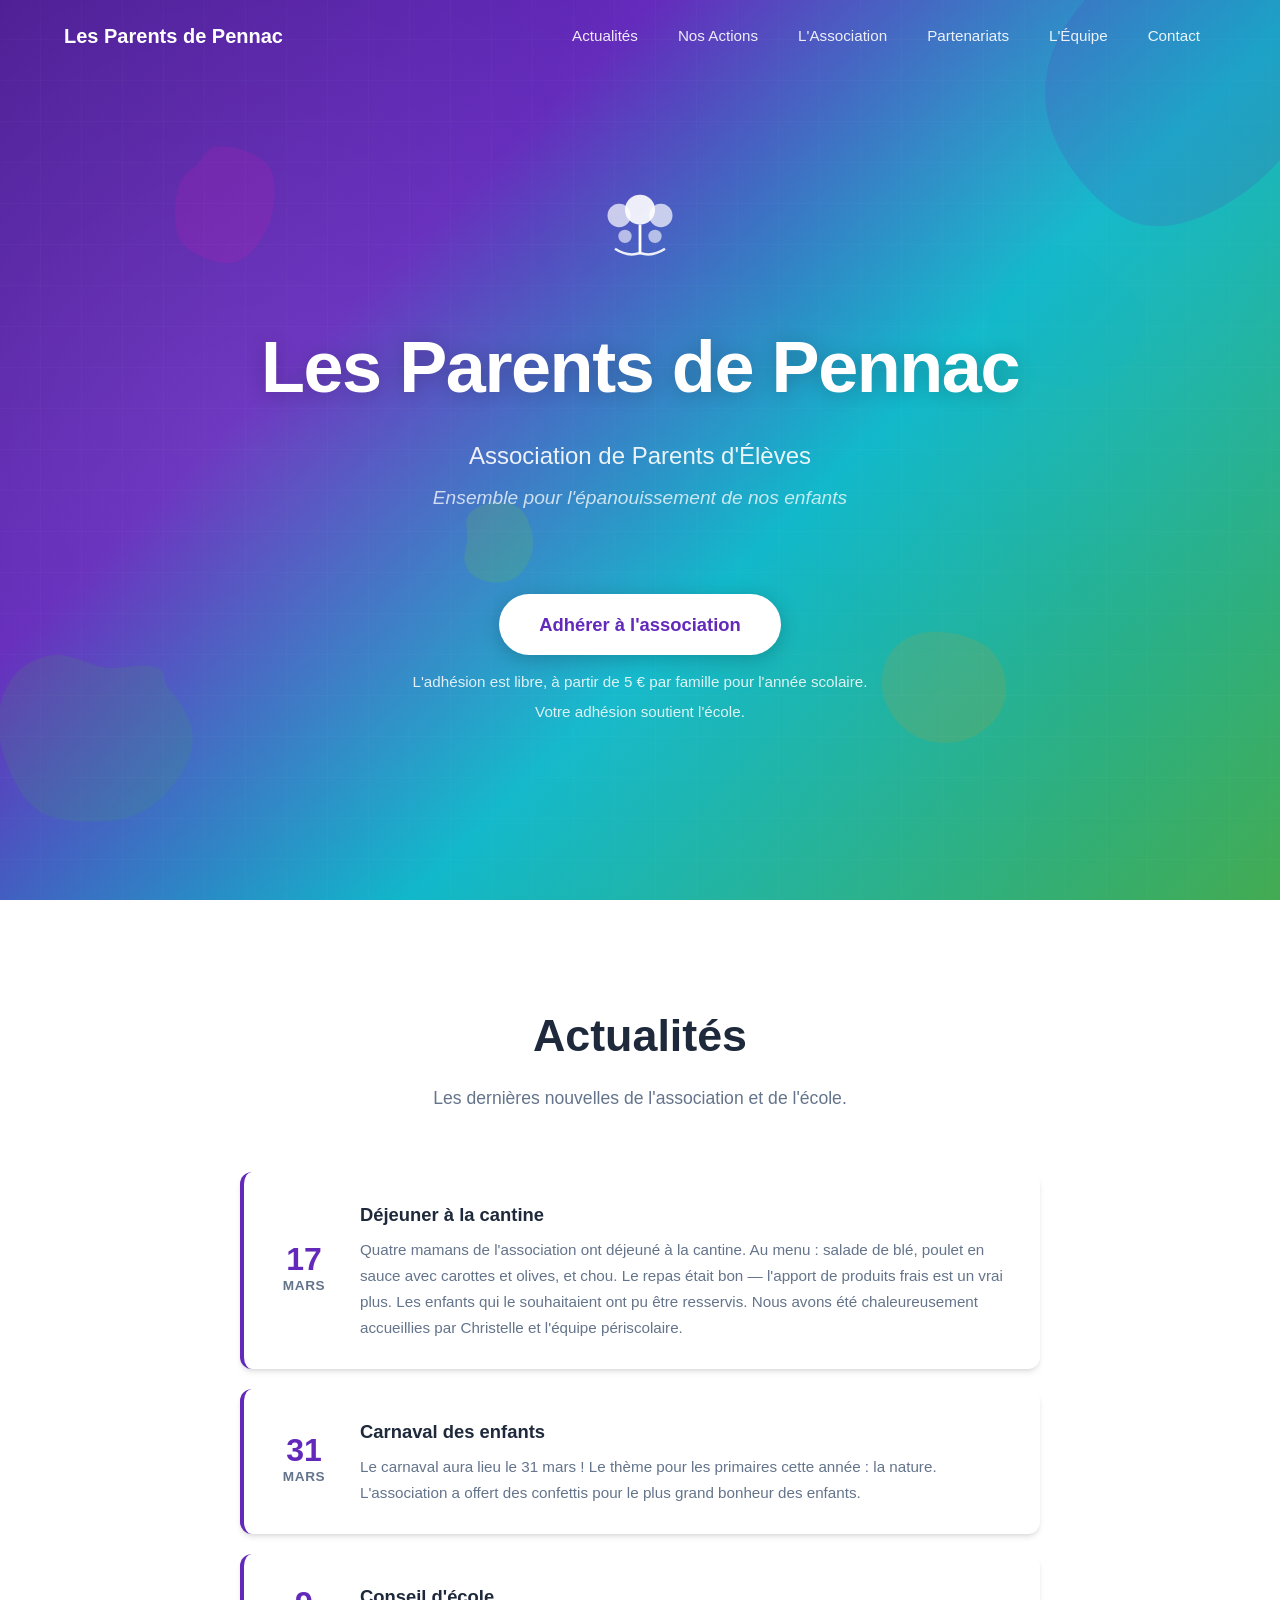
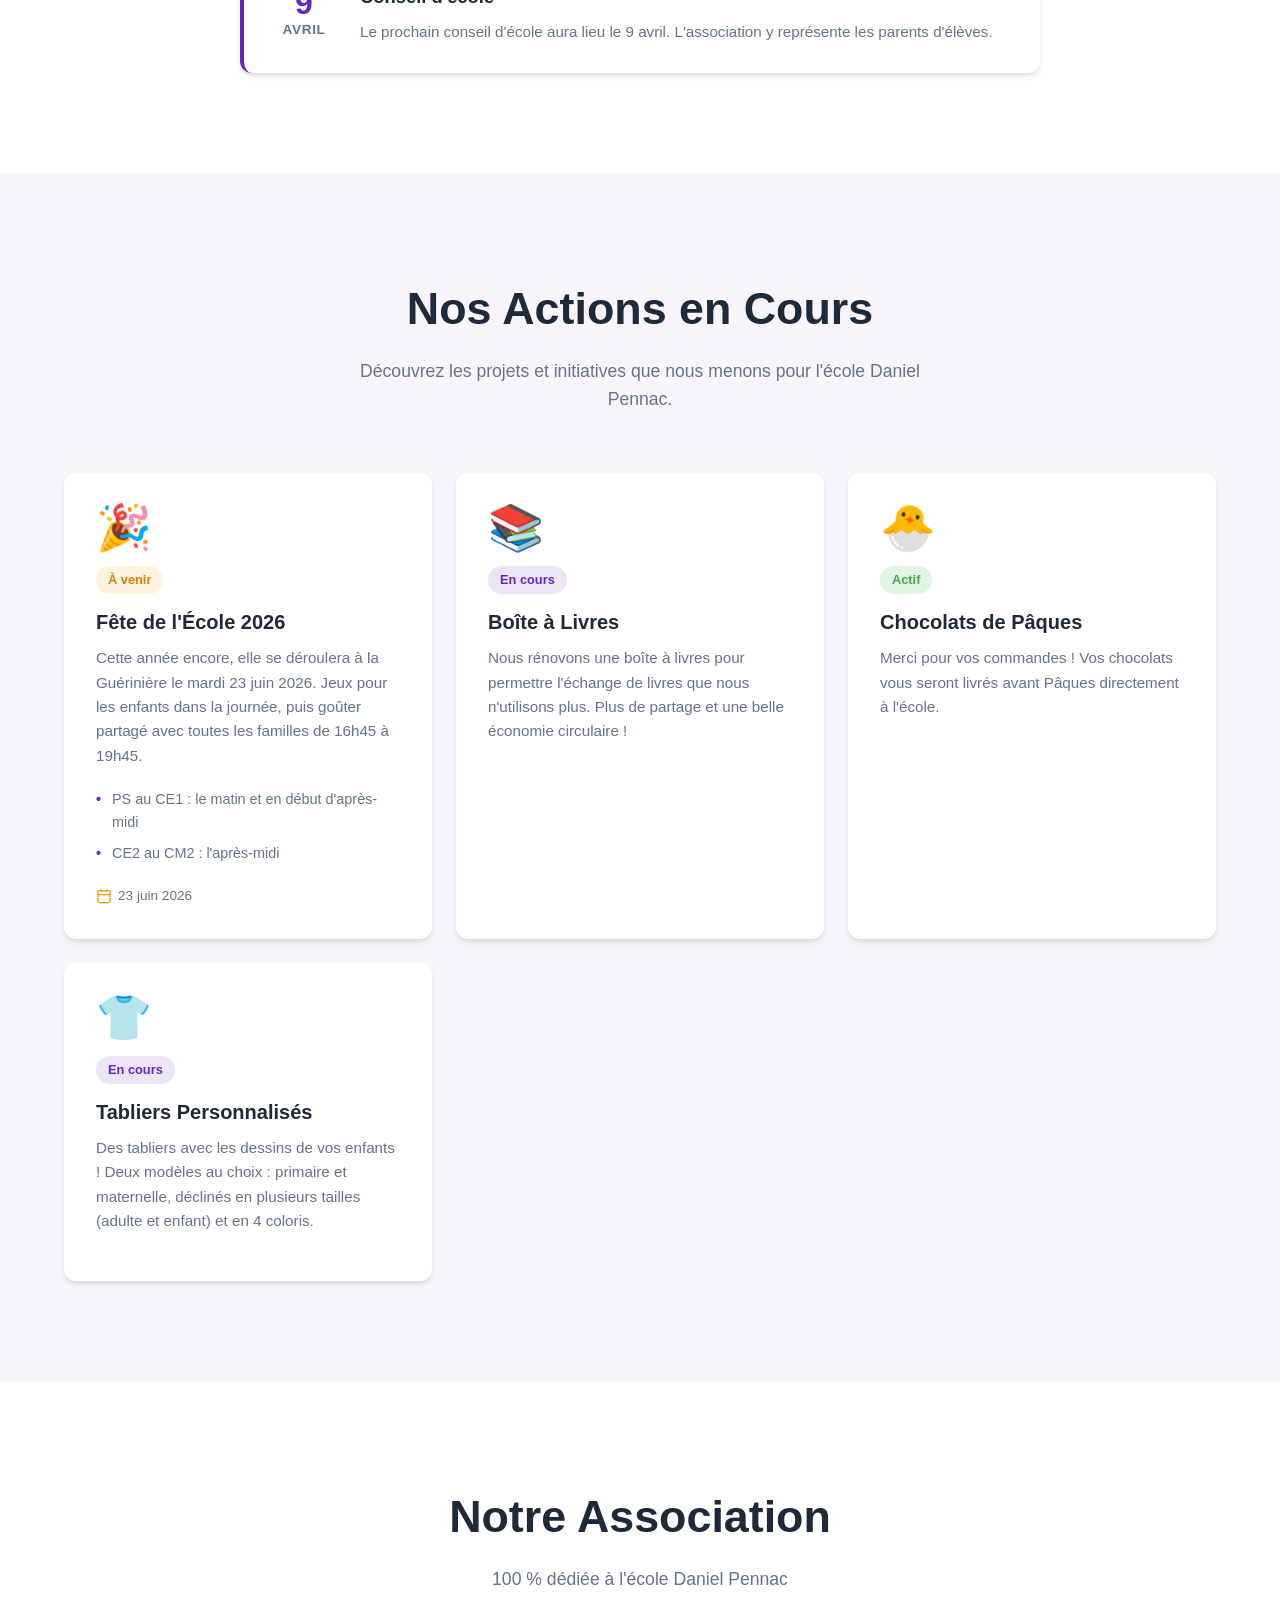
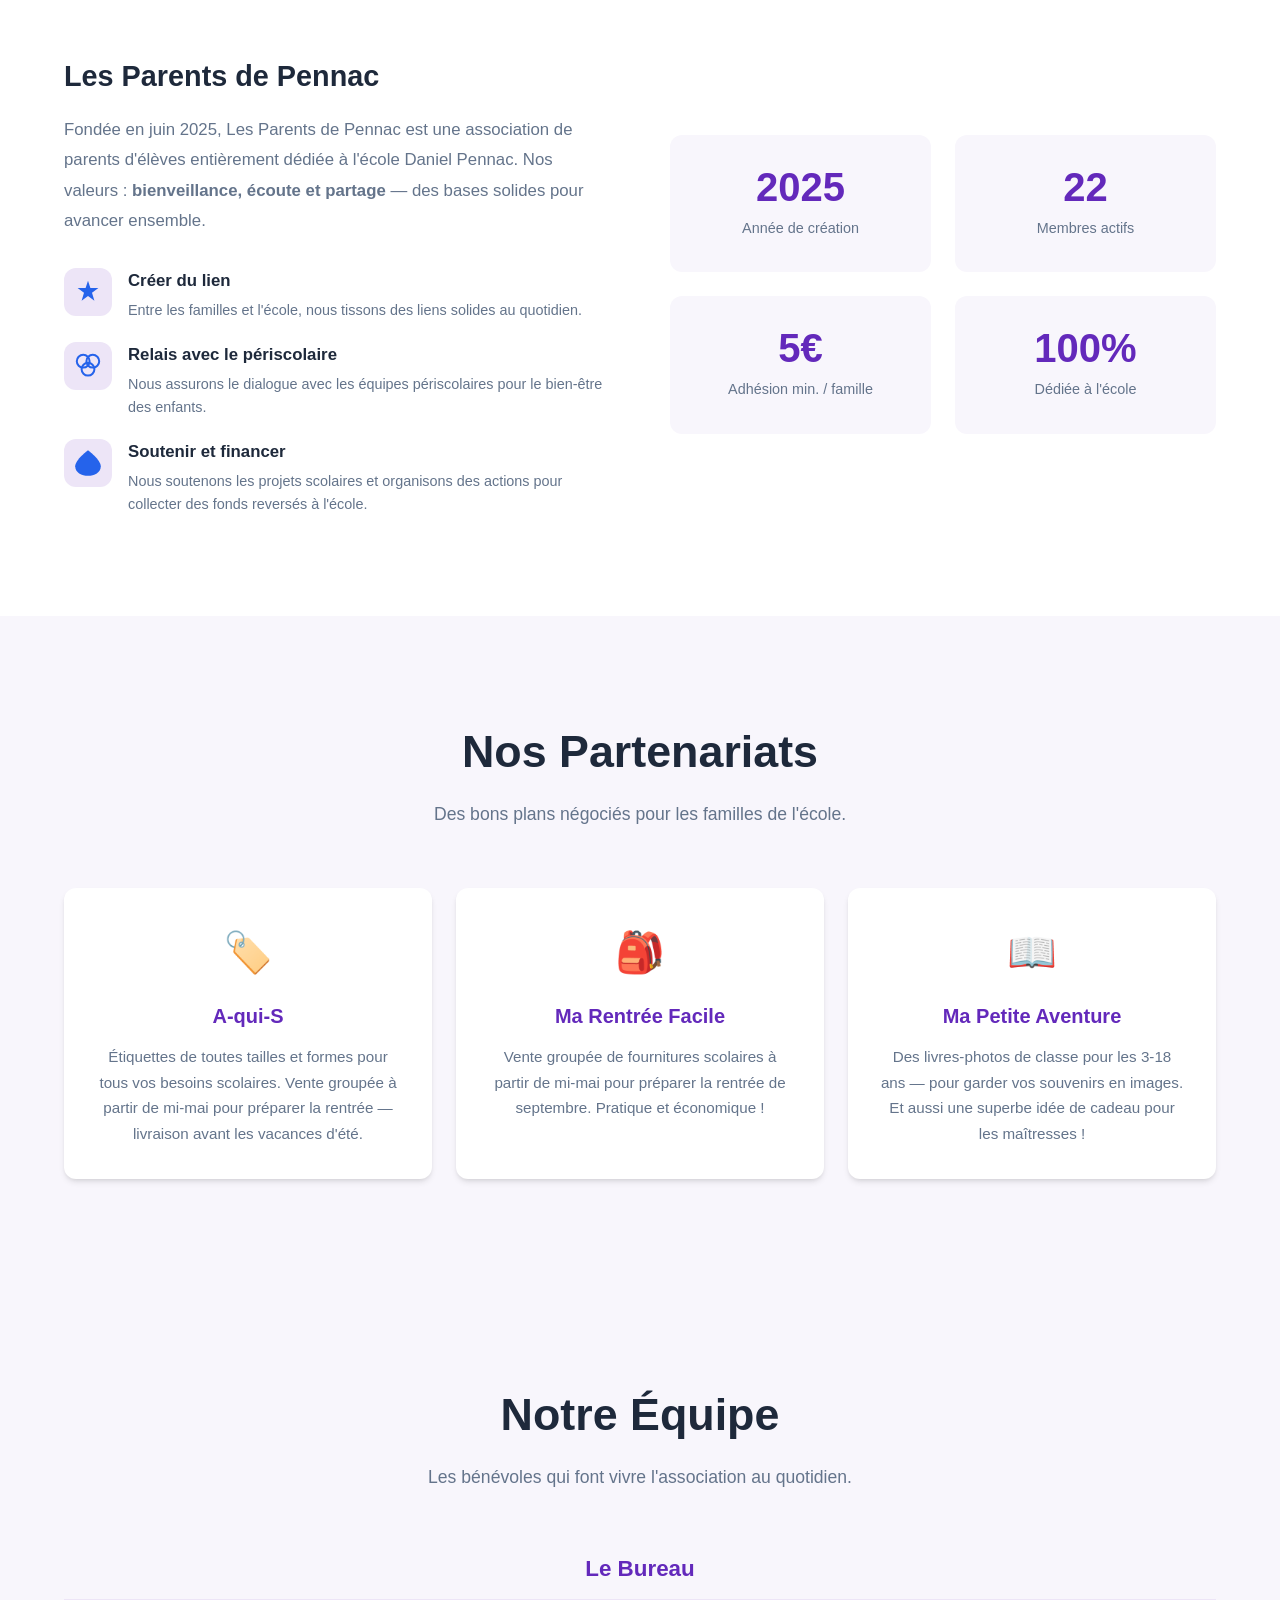
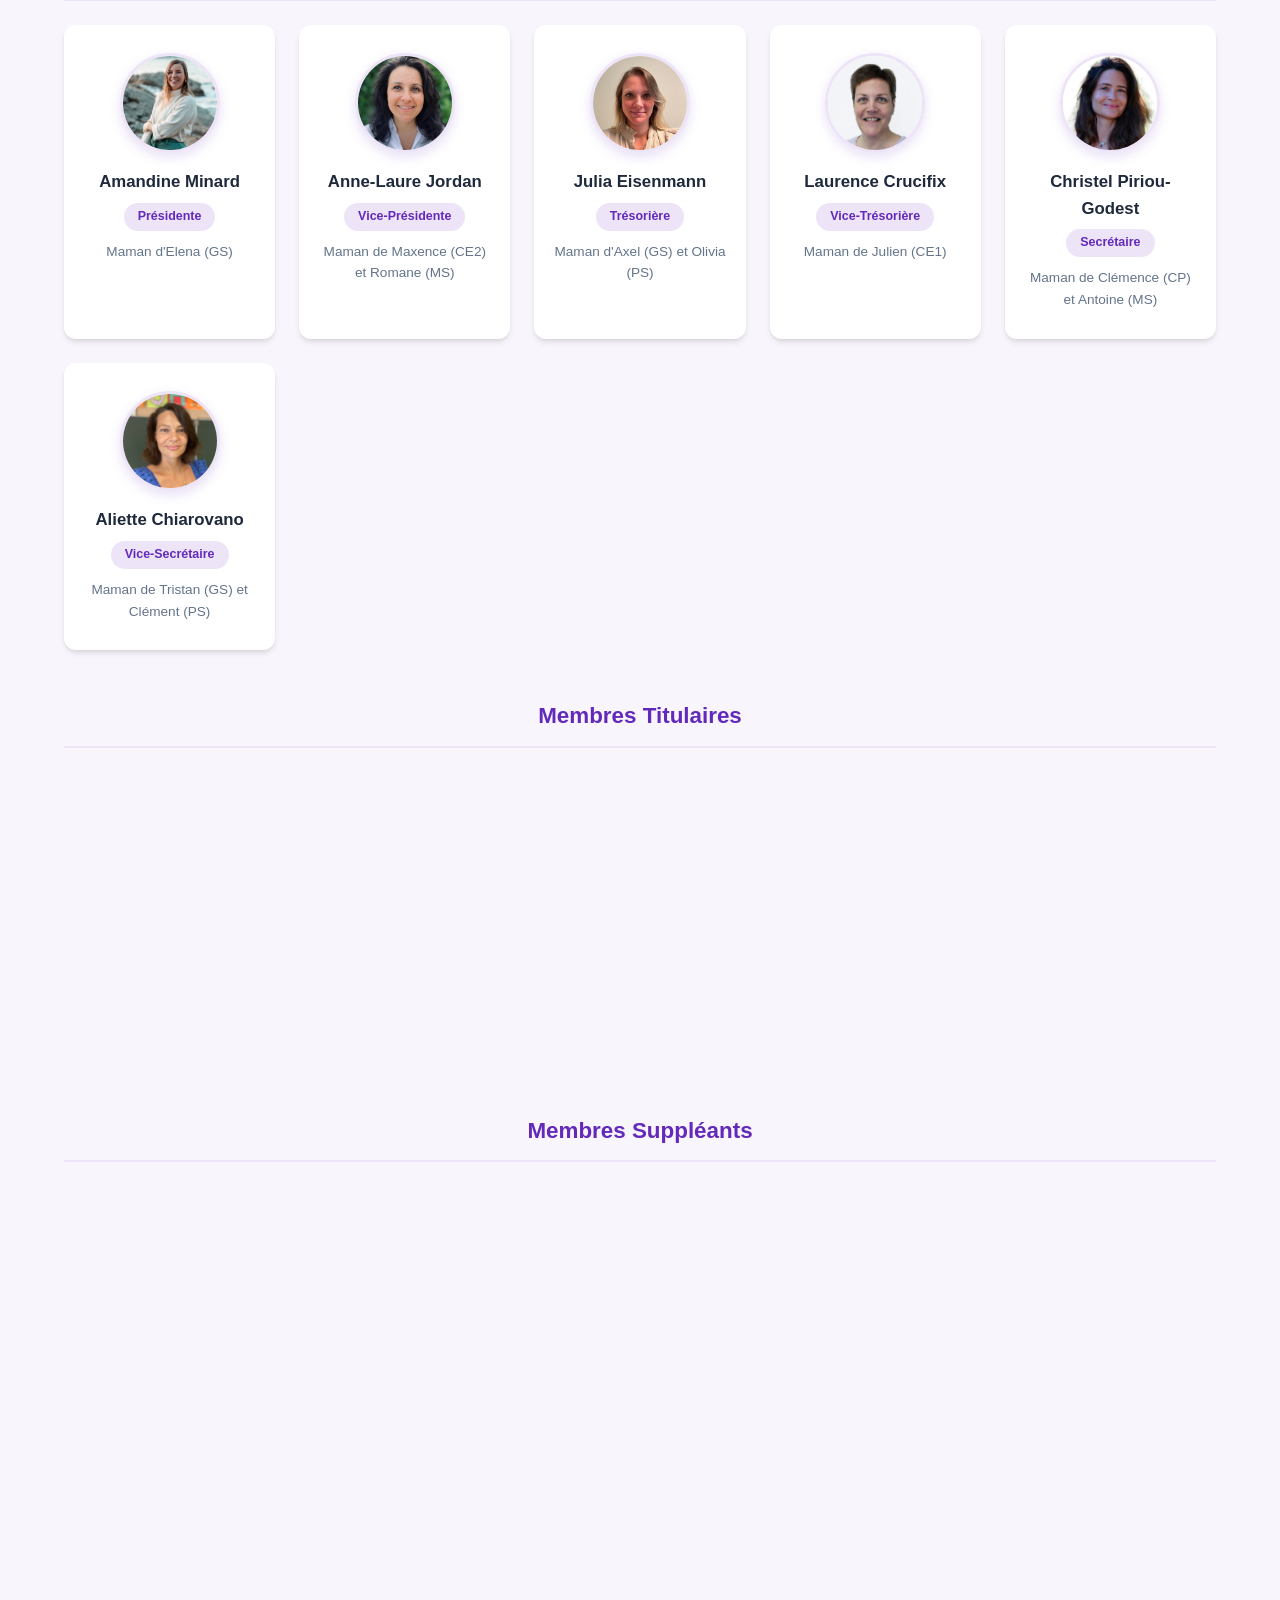
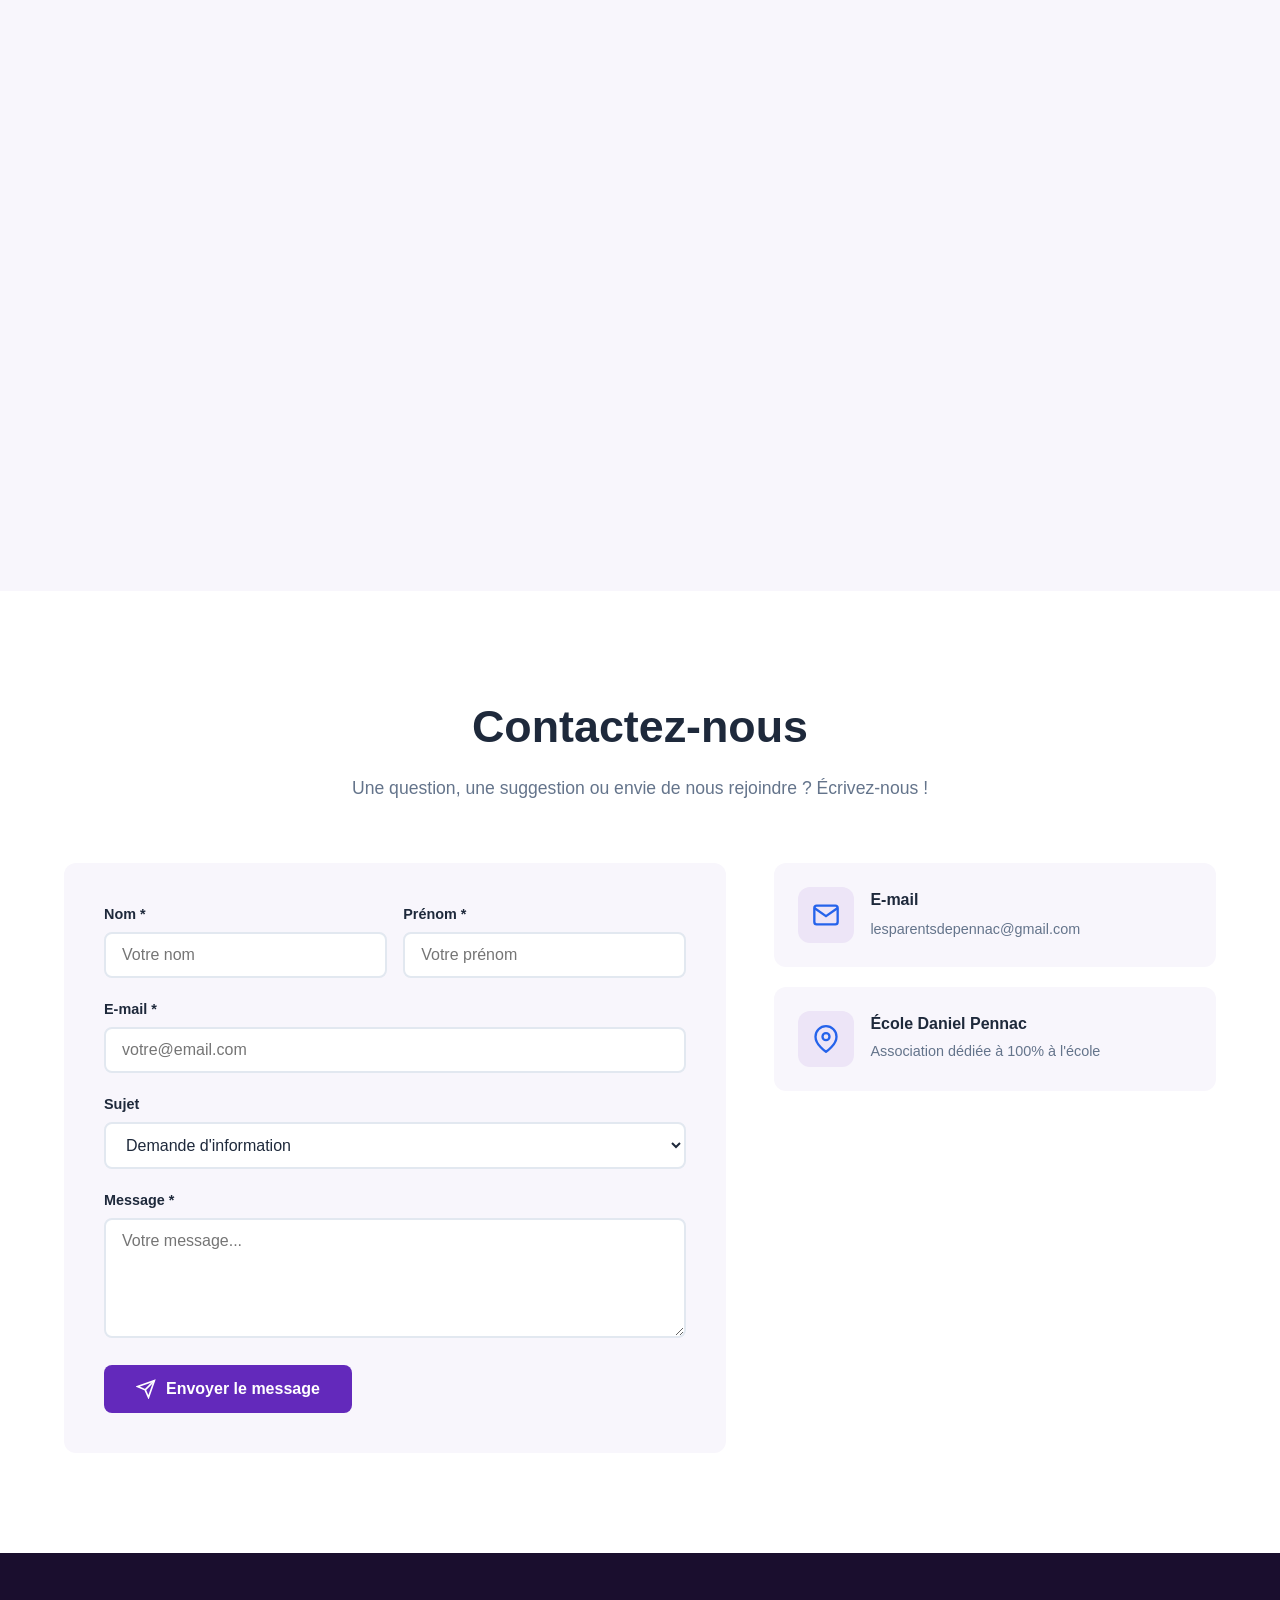
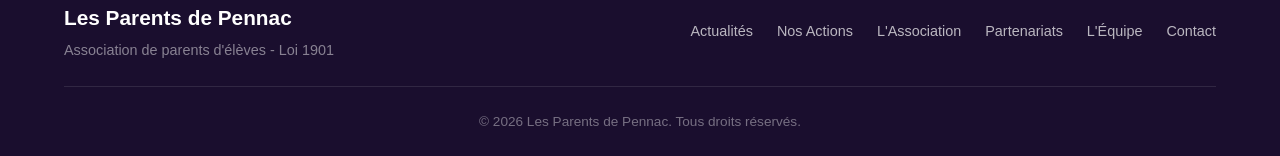
==== commit a0a7b7de: "feat: intégrer le vrai contenu de l'association et nouvelle charte graphique - Remplace le contenu f" ====
--- a/index.html
+++ b/index.html
@@ -4,415 +4,32 @@
     <meta charset="UTF-8">
     <meta name="viewport" content="width=device-width, initial-scale=1.0">
     <title>Les Parents de Pennac - Association de Parents d'Élèves</title>
-    <link rel="stylesheet" href="style.css">
+    <link rel="stylesheet" href="css/base.css">
+    <link rel="stylesheet" href="css/navbar.css">
+    <link rel="stylesheet" href="css/hero.css">
+    <link rel="stylesheet" href="css/sections.css">
+    <link rel="stylesheet" href="css/news.css">
+    <link rel="stylesheet" href="css/actions.css">
+    <link rel="stylesheet" href="css/about.css">
+    <link rel="stylesheet" href="css/partners.css">
+    <link rel="stylesheet" href="css/team.css">
+    <link rel="stylesheet" href="css/contact.css">
+    <link rel="stylesheet" href="css/footer.css">
+    <link rel="stylesheet" href="css/animations.css">
 </head>
 <body>
 
-    <!-- Navigation -->
-    <nav id="navbar">
-        <div class="nav-container">
-            <a href="#hero" class="nav-logo">Les Parents de Pennac</a>
-            <button class="nav-toggle" aria-label="Menu">
-                <span></span>
-                <span></span>
-                <span></span>
-            </button>
-            <ul class="nav-links">
-                <li><a href="#actions">Nos Actions</a></li>
-                <li><a href="#association">L'Association</a></li>
-                <li><a href="#membres">L'Équipe</a></li>
-                <li><a href="#contact">Contact</a></li>
-            </ul>
-        </div>
-    </nav>
+    <div data-include="sections/navbar.html"></div>
+    <div data-include="sections/hero.html"></div>
+    <div data-include="sections/news.html"></div>
+    <div data-include="sections/actions.html"></div>
+    <div data-include="sections/about.html"></div>
+    <div data-include="sections/partners.html"></div>
+    <div data-include="sections/team.html"></div>
+    <div data-include="sections/contact.html"></div>
+    <div data-include="sections/footer.html"></div>
 
-    <!-- Hero Section avec image générée en CSS -->
-    <header id="hero" class="hero">
-        <div class="hero-pattern"></div>
-        <div class="hero-overlay"></div>
-        <div class="hero-content">
-            <div class="hero-icon">
-                <svg viewBox="0 0 120 120" width="100" height="100">
-                    <circle cx="60" cy="38" r="18" fill="white" opacity="0.9"/>
-                    <circle cx="35" cy="45" r="14" fill="white" opacity="0.7"/>
-                    <circle cx="85" cy="45" r="14" fill="white" opacity="0.7"/>
-                    <path d="M60 56 Q60 80 60 90 Q45 95 30 85" stroke="white" stroke-width="3" fill="none" opacity="0.9"/>
-                    <path d="M60 56 Q60 80 60 90 Q75 95 90 85" stroke="white" stroke-width="3" fill="none" opacity="0.9"/>
-                    <circle cx="42" cy="70" r="8" fill="white" opacity="0.6"/>
-                    <circle cx="78" cy="70" r="8" fill="white" opacity="0.6"/>
-                </svg>
-            </div>
-            <h1>Les Parents de Pennac</h1>
-            <p class="hero-subtitle">Association de Parents d'Élèves</p>
-            <p class="hero-tagline">Ensemble pour l'épanouissement de nos enfants</p>
-            <a href="#actions" class="hero-cta">Découvrir nos actions</a>
-        </div>
-        <!-- Éléments décoratifs générés -->
-        <div class="hero-shapes">
-            <div class="shape shape-1"></div>
-            <div class="shape shape-2"></div>
-            <div class="shape shape-3"></div>
-            <div class="shape shape-4"></div>
-            <div class="shape shape-5"></div>
-            <div class="shape shape-6"></div>
-        </div>
-    </header>
-
-    <!-- Section Actions en cours -->
-    <section id="actions" class="section actions-section">
-        <div class="container">
-            <h2 class="section-title">Nos Actions en Cours</h2>
-            <p class="section-subtitle">Découvrez les projets et initiatives que nous menons actuellement pour améliorer le quotidien de nos enfants.</p>
-
-            <div class="actions-grid">
-                <article class="action-card">
-                    <div class="action-icon">
-                        <svg viewBox="0 0 64 64" width="48" height="48"><rect x="12" y="8" width="40" height="48" rx="4" fill="none" stroke="currentColor" stroke-width="3"/><line x1="20" y1="20" x2="44" y2="20" stroke="currentColor" stroke-width="2"/><line x1="20" y1="28" x2="44" y2="28" stroke="currentColor" stroke-width="2"/><line x1="20" y1="36" x2="36" y2="36" stroke="currentColor" stroke-width="2"/></svg>
-                    </div>
-                    <span class="action-badge">En cours</span>
-                    <h3>Rénovation de la Bibliothèque</h3>
-                    <p>Collecte de fonds et organisation pour moderniser l'espace lecture de l'école. Objectif : créer un lieu chaleureux et inspirant pour nos enfants.</p>
-                    <div class="action-progress">
-                        <div class="progress-bar"><div class="progress-fill" style="width: 65%"></div></div>
-                        <span>65% de l'objectif atteint</span>
-                    </div>
-                </article>
-
-                <article class="action-card">
-                    <div class="action-icon">
-                        <svg viewBox="0 0 64 64" width="48" height="48"><circle cx="32" cy="32" r="24" fill="none" stroke="currentColor" stroke-width="3"/><path d="M32 16 L32 32 L44 38" fill="none" stroke="currentColor" stroke-width="3" stroke-linecap="round"/></svg>
-                    </div>
-                    <span class="action-badge badge-upcoming">À venir</span>
-                    <h3>Fête de l'École 2026</h3>
-                    <p>Organisation de la fête annuelle prévue le 20 juin 2026. Stands, spectacles, tombola et repas convivial au programme !</p>
-                    <div class="action-date">
-                        <svg viewBox="0 0 24 24" width="16" height="16"><rect x="3" y="4" width="18" height="18" rx="2" fill="none" stroke="currentColor" stroke-width="2"/><line x1="3" y1="10" x2="21" y2="10" stroke="currentColor" stroke-width="2"/><line x1="8" y1="2" x2="8" y2="6" stroke="currentColor" stroke-width="2"/><line x1="16" y1="2" x2="16" y2="6" stroke="currentColor" stroke-width="2"/></svg>
-                        20 juin 2026
-                    </div>
-                </article>
-
-                <article class="action-card">
-                    <div class="action-icon">
-                        <svg viewBox="0 0 64 64" width="48" height="48"><path d="M8 56 L32 8 L56 56 Z" fill="none" stroke="currentColor" stroke-width="3" stroke-linejoin="round"/><circle cx="32" cy="40" r="3" fill="currentColor"/><line x1="32" y1="24" x2="32" y2="34" stroke="currentColor" stroke-width="3" stroke-linecap="round"/></svg>
-                    </div>
-                    <span class="action-badge badge-active">Actif</span>
-                    <h3>Sécurité aux Abords de l'École</h3>
-                    <p>Pétition et rencontres avec la mairie pour l'installation de ralentisseurs et le renforcement de la signalisation autour de l'école.</p>
-                    <div class="action-progress">
-                        <div class="progress-bar"><div class="progress-fill progress-active" style="width: 40%"></div></div>
-                        <span>Pétition : 240 signatures</span>
-                    </div>
-                </article>
-
-                <article class="action-card">
-                    <div class="action-icon">
-                        <svg viewBox="0 0 64 64" width="48" height="48"><rect x="8" y="28" width="48" height="28" rx="4" fill="none" stroke="currentColor" stroke-width="3"/><path d="M20 28 L20 16 Q20 8 32 8 Q44 8 44 16 L44 28" fill="none" stroke="currentColor" stroke-width="3"/><circle cx="32" cy="42" r="4" fill="currentColor"/></svg>
-                    </div>
-                    <span class="action-badge">En cours</span>
-                    <h3>Vente de Chocolats de Pâques</h3>
-                    <p>Notre traditionnelle vente de chocolats pour financer les sorties scolaires. Les bons de commande sont disponibles auprès des enseignants.</p>
-                    <div class="action-date">
-                        <svg viewBox="0 0 24 24" width="16" height="16"><rect x="3" y="4" width="18" height="18" rx="2" fill="none" stroke="currentColor" stroke-width="2"/><line x1="3" y1="10" x2="21" y2="10" stroke="currentColor" stroke-width="2"/><line x1="8" y1="2" x2="8" y2="6" stroke="currentColor" stroke-width="2"/><line x1="16" y1="2" x2="16" y2="6" stroke="currentColor" stroke-width="2"/></svg>
-                        Jusqu'au 10 avril 2026
-                    </div>
-                </article>
-            </div>
-        </div>
-    </section>
-
-    <!-- Section Présentation -->
-    <section id="association" class="section about-section">
-        <div class="container">
-            <h2 class="section-title">Notre Association</h2>
-            <p class="section-subtitle">Qui sommes-nous et pourquoi nous engageons-nous ?</p>
-
-            <div class="about-content">
-                <div class="about-text">
-                    <h3>Bienvenue chez Les Parents de Pennac</h3>
-                    <p>Fondée en 2018, notre association regroupe des parents d'élèves engagés pour le bien-être et la réussite scolaire de nos enfants. Inspirés par les valeurs de Daniel Pennac — la joie d'apprendre, la bienveillance et le partage — nous agissons au quotidien pour faire de l'école un lieu d'épanouissement.</p>
-
-                    <div class="about-values">
-                        <div class="value">
-                            <div class="value-icon">
-                                <svg viewBox="0 0 40 40" width="32" height="32"><path d="M20 6 L23 15 L33 15 L25 21 L28 31 L20 25 L12 31 L15 21 L7 15 L17 15 Z" fill="currentColor"/></svg>
-                            </div>
-                            <div>
-                                <h4>Bienveillance</h4>
-                                <p>Un cadre d'écoute et de respect pour chaque famille.</p>
-                            </div>
-                        </div>
-                        <div class="value">
-                            <div class="value-icon">
-                                <svg viewBox="0 0 40 40" width="32" height="32"><circle cx="14" cy="14" r="8" fill="none" stroke="currentColor" stroke-width="2.5"/><circle cx="26" cy="14" r="8" fill="none" stroke="currentColor" stroke-width="2.5"/><circle cx="20" cy="24" r="8" fill="none" stroke="currentColor" stroke-width="2.5"/></svg>
-                            </div>
-                            <div>
-                                <h4>Solidarité</h4>
-                                <p>Entraide entre les familles et soutien aux projets de l'école.</p>
-                            </div>
-                        </div>
-                        <div class="value">
-                            <div class="value-icon">
-                                <svg viewBox="0 0 40 40" width="32" height="32"><path d="M20 4 C20 4 4 16 4 24 C4 32 12 36 20 36 C28 36 36 32 36 24 C36 16 20 4 20 4Z" fill="currentColor"/></svg>
-                            </div>
-                            <div>
-                                <h4>Engagement</h4>
-                                <p>Des actions concrètes pour améliorer le quotidien scolaire.</p>
-                            </div>
-                        </div>
-                    </div>
-                </div>
-
-                <div class="about-stats">
-                    <div class="stat">
-                        <span class="stat-number">85</span>
-                        <span class="stat-label">Familles adhérentes</span>
-                    </div>
-                    <div class="stat">
-                        <span class="stat-number">12</span>
-                        <span class="stat-label">Membres actifs</span>
-                    </div>
-                    <div class="stat">
-                        <span class="stat-number">8</span>
-                        <span class="stat-label">Années d'existence</span>
-                    </div>
-                    <div class="stat">
-                        <span class="stat-number">30+</span>
-                        <span class="stat-label">Projets réalisés</span>
-                    </div>
-                </div>
-            </div>
-        </div>
-    </section>
-
-    <!-- Section Trombinoscope -->
-    <section id="membres" class="section team-section">
-        <div class="container">
-            <h2 class="section-title">Notre Équipe</h2>
-            <p class="section-subtitle">Les bénévoles qui font vivre l'association au quotidien.</p>
-
-            <div class="team-grid">
-                <div class="team-card">
-                    <div class="team-avatar" style="--hue: 210">
-                        <svg viewBox="0 0 80 80" width="80" height="80"><circle cx="40" cy="30" r="14" fill="white"/><ellipse cx="40" cy="65" rx="22" ry="16" fill="white"/></svg>
-                    </div>
-                    <h3>Sophie Martin</h3>
-                    <span class="team-role">Présidente</span>
-                    <p>Maman de Léa (CE2) et Hugo (CM1). Impliquée depuis la création de l'association.</p>
-                </div>
-
-                <div class="team-card">
-                    <div class="team-avatar" style="--hue: 160">
-                        <svg viewBox="0 0 80 80" width="80" height="80"><circle cx="40" cy="30" r="14" fill="white"/><ellipse cx="40" cy="65" rx="22" ry="16" fill="white"/></svg>
-                    </div>
-                    <h3>Marc Dupont</h3>
-                    <span class="team-role">Vice-Président</span>
-                    <p>Papa de Camille (CP). Spécialiste de l'organisation d'événements.</p>
-                </div>
-
-                <div class="team-card">
-                    <div class="team-avatar" style="--hue: 30">
-                        <svg viewBox="0 0 80 80" width="80" height="80"><circle cx="40" cy="30" r="14" fill="white"/><ellipse cx="40" cy="65" rx="22" ry="16" fill="white"/></svg>
-                    </div>
-                    <h3>Nadia Belkacem</h3>
-                    <span class="team-role">Trésorière</span>
-                    <p>Maman d'Amine (CE1) et Yasmine (CM2). Gère les finances avec rigueur.</p>
-                </div>
-
-                <div class="team-card">
-                    <div class="team-avatar" style="--hue: 280">
-                        <svg viewBox="0 0 80 80" width="80" height="80"><circle cx="40" cy="30" r="14" fill="white"/><ellipse cx="40" cy="65" rx="22" ry="16" fill="white"/></svg>
-                    </div>
-                    <h3>Pierre Lefèvre</h3>
-                    <span class="team-role">Secrétaire</span>
-                    <p>Papa d'Emma (CE2). Rédige les comptes-rendus et assure la communication.</p>
-                </div>
-
-                <div class="team-card">
-                    <div class="team-avatar" style="--hue: 340">
-                        <svg viewBox="0 0 80 80" width="80" height="80"><circle cx="40" cy="30" r="14" fill="white"/><ellipse cx="40" cy="65" rx="22" ry="16" fill="white"/></svg>
-                    </div>
-                    <h3>Claire Rousseau</h3>
-                    <span class="team-role">Responsable Événements</span>
-                    <p>Maman de Tom (CP) et Jade (CE1). Coordonne les fêtes et sorties.</p>
-                </div>
-
-                <div class="team-card">
-                    <div class="team-avatar" style="--hue: 90">
-                        <svg viewBox="0 0 80 80" width="80" height="80"><circle cx="40" cy="30" r="14" fill="white"/><ellipse cx="40" cy="65" rx="22" ry="16" fill="white"/></svg>
-                    </div>
-                    <h3>David Nguyen</h3>
-                    <span class="team-role">Responsable Communication</span>
-                    <p>Papa de Linh (CM1). Gère les réseaux sociaux et le site web.</p>
-                </div>
-            </div>
-        </div>
-    </section>
-
-    <!-- Section Contact -->
-    <section id="contact" class="section contact-section">
-        <div class="container">
-            <h2 class="section-title">Contactez-nous</h2>
-            <p class="section-subtitle">Une question, une suggestion ou envie de nous rejoindre ? Écrivez-nous !</p>
-
-            <div class="contact-content">
-                <form class="contact-form" id="contactForm">
-                    <div class="form-row">
-                        <div class="form-group">
-                            <label for="nom">Nom *</label>
-                            <input type="text" id="nom" name="nom" required placeholder="Votre nom">
-                        </div>
-                        <div class="form-group">
-                            <label for="prenom">Prénom *</label>
-                            <input type="text" id="prenom" name="prenom" required placeholder="Votre prénom">
-                        </div>
-                    </div>
-                    <div class="form-group">
-                        <label for="email">E-mail *</label>
-                        <input type="email" id="email" name="email" required placeholder="votre@email.com">
-                    </div>
-                    <div class="form-group">
-                        <label for="sujet">Sujet</label>
-                        <select id="sujet" name="sujet">
-                            <option value="information">Demande d'information</option>
-                            <option value="adhesion">Adhésion</option>
-                            <option value="benevolat">Devenir bénévole</option>
-                            <option value="suggestion">Suggestion</option>
-                            <option value="autre">Autre</option>
-                        </select>
-                    </div>
-                    <div class="form-group">
-                        <label for="message">Message *</label>
-                        <textarea id="message" name="message" rows="5" required placeholder="Votre message..."></textarea>
-                    </div>
-                    <button type="submit" class="btn-submit">
-                        <svg viewBox="0 0 24 24" width="20" height="20" fill="none" stroke="currentColor" stroke-width="2"><path d="M22 2L11 13"/><path d="M22 2L15 22L11 13L2 9L22 2Z"/></svg>
-                        Envoyer le message
-                    </button>
-                </form>
-
-                <div class="contact-info">
-                    <div class="info-card">
-                        <div class="info-icon">
-                            <svg viewBox="0 0 24 24" width="28" height="28" fill="none" stroke="currentColor" stroke-width="2"><path d="M4 4h16c1.1 0 2 .9 2 2v12c0 1.1-.9 2-2 2H4c-1.1 0-2-.9-2-2V6c0-1.1.9-2 2-2z"/><polyline points="22,6 12,13 2,6"/></svg>
-                        </div>
-                        <div>
-                            <h4>E-mail</h4>
-                            <a href="mailto:lesparentsdepennac@gmail.com">lesparentsdepennac@gmail.com</a>
-                        </div>
-                    </div>
-                    <div class="info-card">
-                        <div class="info-icon">
-                            <svg viewBox="0 0 24 24" width="28" height="28" fill="none" stroke="currentColor" stroke-width="2"><path d="M21 10c0 7-9 13-9 13s-9-6-9-13a9 9 0 0118 0z"/><circle cx="12" cy="10" r="3"/></svg>
-                        </div>
-                        <div>
-                            <h4>Adresse</h4>
-                            <p>École Pennac<br>Rue de l'École, 75000 Paris</p>
-                        </div>
-                    </div>
-                    <div class="info-card">
-                        <div class="info-icon">
-                            <svg viewBox="0 0 24 24" width="28" height="28" fill="none" stroke="currentColor" stroke-width="2"><circle cx="12" cy="12" r="10"/><polyline points="12 6 12 12 16 14"/></svg>
-                        </div>
-                        <div>
-                            <h4>Permanences</h4>
-                            <p>Mardi et jeudi<br>16h30 - 18h00</p>
-                        </div>
-                    </div>
-                </div>
-            </div>
-        </div>
-    </section>
-
-    <!-- Footer -->
-    <footer class="footer">
-        <div class="container">
-            <div class="footer-content">
-                <div class="footer-brand">
-                    <h3>Les Parents de Pennac</h3>
-                    <p>Association de parents d'élèves - Loi 1901</p>
-                </div>
-                <div class="footer-links">
-                    <a href="#actions">Nos Actions</a>
-                    <a href="#association">L'Association</a>
-                    <a href="#membres">L'Équipe</a>
-                    <a href="#contact">Contact</a>
-                </div>
-            </div>
-            <div class="footer-bottom">
-                <p>&copy; 2026 Les Parents de Pennac. Tous droits réservés.</p>
-            </div>
-        </div>
-    </footer>
-
-    <script>
-        // Navigation sticky
-        const navbar = document.getElementById('navbar');
-        window.addEventListener('scroll', () => {
-            navbar.classList.toggle('scrolled', window.scrollY > 50);
-        });
-
-        // Menu mobile
-        const toggle = document.querySelector('.nav-toggle');
-        const navLinks = document.querySelector('.nav-links');
-        toggle.addEventListener('click', () => {
-            navLinks.classList.toggle('active');
-            toggle.classList.toggle('active');
-        });
-
-        // Fermer le menu au clic sur un lien
-        document.querySelectorAll('.nav-links a').forEach(link => {
-            link.addEventListener('click', () => {
-                navLinks.classList.remove('active');
-                toggle.classList.remove('active');
-            });
-        });
-
-        // Smooth scroll
-        document.querySelectorAll('a[href^="#"]').forEach(anchor => {
-            anchor.addEventListener('click', function (e) {
-                e.preventDefault();
-                const target = document.querySelector(this.getAttribute('href'));
-                if (target) {
-                    const offset = navbar.offsetHeight;
-                    const top = target.getBoundingClientRect().top + window.pageYOffset - offset;
-                    window.scrollTo({ top, behavior: 'smooth' });
-                }
-            });
-        });
-
-        // Formulaire de contact → mailto
-        document.getElementById('contactForm').addEventListener('submit', function(e) {
-            e.preventDefault();
-
-            const nom = document.getElementById('nom').value;
-            const prenom = document.getElementById('prenom').value;
-            const email = document.getElementById('email').value;
-            const sujet = document.getElementById('sujet');
-            const sujetText = sujet.options[sujet.selectedIndex].text;
-            const message = document.getElementById('message').value;
-
-            const subject = encodeURIComponent(`[Site Web] ${sujetText} - ${prenom} ${nom}`);
-            const body = encodeURIComponent(
-                `Bonjour,\n\n${message}\n\n---\nEnvoyé par : ${prenom} ${nom}\nE-mail : ${email}\nSujet : ${sujetText}`
-            );
-
-            window.location.href = `mailto:lesparentsdepennac@gmail.com?subject=${subject}&body=${body}`;
-        });
-
-        // Animation au scroll (Intersection Observer)
-        const observerOptions = { threshold: 0.1, rootMargin: '0px 0px -50px 0px' };
-        const observer = new IntersectionObserver((entries) => {
-            entries.forEach(entry => {
-                if (entry.isIntersecting) {
-                    entry.target.classList.add('visible');
-                }
-            });
-        }, observerOptions);
-
-        document.querySelectorAll('.action-card, .team-card, .about-text, .about-stats, .contact-form, .contact-info').forEach(el => {
-            el.classList.add('animate-on-scroll');
-            observer.observe(el);
-        });
-    </script>
+    <script src="js/loader.js"></script>
+    <script src="js/main.js" defer></script>
 </body>
 </html>
--- a/css/base.css
+++ b/css/base.css
@@ -0,0 +1,45 @@
+/* ===== Variables & Reset ===== */
+:root {
+    --primary: #6329bb;
+    --primary-dark: #4e1f95;
+    --primary-light: #ede5f7;
+    --secondary: #fd9804;
+    --secondary-dark: #d97f03;
+    --accent: #43ab51;
+    --accent-light: #7fda19;
+    --blue: #0ab6c9;
+    --pink: #ef17b3;
+    --orange: #fd9804;
+    --text: #1e293b;
+    --text-light: #64748b;
+    --bg: #ffffff;
+    --bg-alt: #f8f6fc;
+    --bg-dark: #1a0e2e;
+    --radius: 12px;
+    --shadow: 0 4px 6px -1px rgba(0,0,0,0.1), 0 2px 4px -2px rgba(0,0,0,0.1);
+    --shadow-lg: 0 20px 25px -5px rgba(0,0,0,0.1), 0 8px 10px -6px rgba(0,0,0,0.1);
+    --transition: 0.3s ease;
+}
+
+*, *::before, *::after {
+    margin: 0;
+    padding: 0;
+    box-sizing: border-box;
+}
+
+html {
+    scroll-behavior: smooth;
+}
+
+body {
+    font-family: -apple-system, BlinkMacSystemFont, 'Segoe UI', Roboto, 'Helvetica Neue', Arial, sans-serif;
+    color: var(--text);
+    line-height: 1.6;
+    background: var(--bg);
+}
+
+.container {
+    max-width: 1200px;
+    margin: 0 auto;
+    padding: 0 24px;
+}
--- a/css/navbar.css
+++ b/css/navbar.css
@@ -0,0 +1,90 @@
+/* ===== Navigation ===== */
+#navbar {
+    position: fixed;
+    top: 0;
+    left: 0;
+    right: 0;
+    z-index: 1000;
+    background: transparent;
+    transition: var(--transition);
+}
+
+#navbar.scrolled {
+    background: rgba(255, 255, 255, 0.95);
+    backdrop-filter: blur(10px);
+    box-shadow: var(--shadow);
+}
+
+.nav-container {
+    max-width: 1200px;
+    margin: 0 auto;
+    padding: 0 24px;
+    display: flex;
+    align-items: center;
+    justify-content: space-between;
+    height: 72px;
+}
+
+.nav-logo {
+    font-size: 1.25rem;
+    font-weight: 700;
+    color: white;
+    text-decoration: none;
+    transition: var(--transition);
+}
+
+#navbar.scrolled .nav-logo {
+    color: var(--primary);
+}
+
+.nav-links {
+    list-style: none;
+    display: flex;
+    gap: 8px;
+}
+
+.nav-links a {
+    text-decoration: none;
+    color: rgba(255,255,255,0.9);
+    padding: 8px 16px;
+    border-radius: 8px;
+    font-weight: 500;
+    font-size: 0.95rem;
+    transition: var(--transition);
+}
+
+.nav-links a:hover {
+    background: rgba(255,255,255,0.15);
+    color: white;
+}
+
+#navbar.scrolled .nav-links a {
+    color: var(--text);
+}
+
+#navbar.scrolled .nav-links a:hover {
+    background: var(--primary-light);
+    color: var(--primary);
+}
+
+.nav-toggle {
+    display: none;
+    flex-direction: column;
+    gap: 5px;
+    background: none;
+    border: none;
+    cursor: pointer;
+    padding: 4px;
+}
+
+.nav-toggle span {
+    width: 24px;
+    height: 2px;
+    background: white;
+    transition: var(--transition);
+    border-radius: 2px;
+}
+
+#navbar.scrolled .nav-toggle span {
+    background: var(--text);
+}
--- a/css/hero.css
+++ b/css/hero.css
@@ -0,0 +1,201 @@
+/* ===== Hero ===== */
+.hero {
+    position: relative;
+    min-height: 100vh;
+    display: flex;
+    align-items: center;
+    justify-content: center;
+    overflow: hidden;
+    background: linear-gradient(135deg, #4e1f95 0%, #6329bb 30%, #0ab6c9 60%, #43ab51 100%);
+}
+
+.hero-pattern {
+    position: absolute;
+    inset: 0;
+    background-image:
+        radial-gradient(circle at 20% 50%, rgba(255,255,255,0.08) 0%, transparent 50%),
+        radial-gradient(circle at 80% 20%, rgba(255,255,255,0.06) 0%, transparent 40%),
+        radial-gradient(circle at 50% 80%, rgba(255,255,255,0.04) 0%, transparent 50%);
+}
+
+.hero-overlay {
+    position: absolute;
+    inset: 0;
+    background:
+        repeating-linear-gradient(
+            0deg,
+            transparent,
+            transparent 40px,
+            rgba(255,255,255,0.02) 40px,
+            rgba(255,255,255,0.02) 41px
+        ),
+        repeating-linear-gradient(
+            90deg,
+            transparent,
+            transparent 40px,
+            rgba(255,255,255,0.02) 40px,
+            rgba(255,255,255,0.02) 41px
+        );
+}
+
+.hero-shapes {
+    position: absolute;
+    inset: 0;
+    pointer-events: none;
+}
+
+.paint-splat {
+    position: absolute;
+    opacity: 0.12;
+    animation: splat-float 8s ease-in-out infinite;
+}
+
+.splat-1 {
+    width: 320px;
+    height: 320px;
+    top: -80px;
+    right: -60px;
+    color: #6329bb;
+    opacity: 0.15;
+    animation-delay: 0s;
+    transform: rotate(-15deg);
+}
+
+.splat-2 {
+    width: 240px;
+    height: 240px;
+    bottom: 5%;
+    left: -30px;
+    color: #43ab51;
+    opacity: 0.14;
+    animation-delay: -2s;
+    transform: rotate(30deg);
+}
+
+.splat-3 {
+    width: 180px;
+    height: 180px;
+    top: 25%;
+    right: 10%;
+    color: #0ab6c9;
+    opacity: 0.10;
+    animation-delay: -4s;
+    transform: rotate(60deg);
+}
+
+.splat-4 {
+    width: 140px;
+    height: 140px;
+    top: 15%;
+    left: 12%;
+    color: #ef17b3;
+    opacity: 0.13;
+    animation-delay: -1s;
+    transform: rotate(-40deg);
+}
+
+.splat-5 {
+    width: 160px;
+    height: 160px;
+    bottom: 15%;
+    right: 20%;
+    color: #fd9804;
+    opacity: 0.12;
+    animation-delay: -3s;
+    transform: rotate(20deg);
+}
+
+.splat-6 {
+    width: 100px;
+    height: 100px;
+    top: 55%;
+    left: 35%;
+    color: #7fda19;
+    opacity: 0.14;
+    animation-delay: -5s;
+    transform: rotate(-60deg);
+}
+
+@keyframes splat-float {
+    0%, 100% { transform: translateY(0) rotate(var(--r, 0deg)) scale(1); }
+    33% { transform: translateY(-12px) rotate(var(--r, 0deg)) scale(1.03); }
+    66% { transform: translateY(8px) rotate(var(--r, 0deg)) scale(0.97); }
+}
+
+.hero-content {
+    position: relative;
+    z-index: 2;
+    text-align: center;
+    color: white;
+    padding: 24px;
+}
+
+.hero-icon {
+    margin-bottom: 24px;
+    animation: float 3s ease-in-out infinite;
+}
+
+@keyframes float {
+    0%, 100% { transform: translateY(0); }
+    50% { transform: translateY(-10px); }
+}
+
+.hero h1 {
+    font-size: clamp(2.5rem, 6vw, 4.5rem);
+    font-weight: 800;
+    letter-spacing: -0.02em;
+    margin-bottom: 12px;
+    text-shadow: 0 2px 20px rgba(0,0,0,0.2);
+}
+
+.hero-subtitle {
+    font-size: clamp(1.1rem, 2.5vw, 1.5rem);
+    font-weight: 500;
+    opacity: 0.9;
+    margin-bottom: 8px;
+}
+
+.hero-tagline {
+    font-size: clamp(1rem, 2vw, 1.2rem);
+    opacity: 0.75;
+    margin-bottom: 80px;
+    font-style: italic;
+}
+
+.hero-adhesion {
+    max-width: 700px;
+    margin: 0 auto;
+    text-align: center;
+}
+
+.btn-adhesion {
+    display: inline-block;
+    padding: 16px 40px;
+    background: white;
+    color: var(--primary);
+    font-size: 1.15rem;
+    font-weight: 700;
+    border-radius: 50px;
+    text-decoration: none;
+    transition: var(--transition);
+    box-shadow: 0 4px 20px rgba(0, 0, 0, 0.2);
+}
+
+.btn-adhesion:hover {
+    transform: translateY(-3px);
+    box-shadow: 0 8px 30px rgba(0, 0, 0, 0.3);
+    background: var(--primary);
+    color: white;
+}
+
+.hero-adhesion-info {
+    margin-top: 8px;
+    font-size: 0.95rem;
+    opacity: 0.85;
+    line-height: 1.4;
+    text-align: center;
+}
+
+.hero-adhesion-info:first-of-type {
+    margin-top: 16px;
+}
--- a/css/sections.css
+++ b/css/sections.css
@@ -0,0 +1,20 @@
+/* ===== Sections (commun) ===== */
+.section {
+    padding: 100px 0;
+}
+
+.section-title {
+    text-align: center;
+    font-size: clamp(2rem, 4vw, 2.8rem);
+    font-weight: 800;
+    margin-bottom: 12px;
+    color: var(--text);
+}
+
+.section-subtitle {
+    text-align: center;
+    color: var(--text-light);
+    font-size: 1.1rem;
+    max-width: 600px;
+    margin: 0 auto 60px;
+}
--- a/css/news.css
+++ b/css/news.css
@@ -0,0 +1,85 @@
+/* ===== Actualités ===== */
+.news-section {
+    background: var(--bg);
+}
+
+.news-grid {
+    display: flex;
+    flex-direction: column;
+    gap: 20px;
+    max-width: 800px;
+    margin: 0 auto;
+}
+
+.news-card {
+    display: flex;
+    gap: 24px;
+    background: white;
+    border-radius: var(--radius);
+    padding: 28px;
+    box-shadow: var(--shadow);
+    transition: var(--transition);
+    border-left: 4px solid var(--primary);
+}
+
+.news-card:hover {
+    transform: translateX(4px);
+    box-shadow: var(--shadow-lg);
+}
+
+.news-date {
+    flex-shrink: 0;
+    width: 64px;
+    text-align: center;
+    display: flex;
+    flex-direction: column;
+    align-items: center;
+    justify-content: center;
+}
+
+.news-day {
+    display: block;
+    font-size: 2rem;
+    font-weight: 800;
+    color: var(--primary);
+    line-height: 1;
+}
+
+.news-month {
+    display: block;
+    font-size: 0.85rem;
+    font-weight: 600;
+    color: var(--text-light);
+    text-transform: uppercase;
+    letter-spacing: 0.05em;
+}
+
+.news-content h3 {
+    font-size: 1.15rem;
+    margin-bottom: 8px;
+    color: var(--text);
+}
+
+.news-content p {
+    color: var(--text-light);
+    font-size: 0.95rem;
+    line-height: 1.7;
+}
+
+@media (max-width: 600px) {
+    .news-card {
+        flex-direction: column;
+        gap: 12px;
+        padding: 20px;
+    }
+
+    .news-date {
+        flex-direction: row;
+        gap: 8px;
+        width: auto;
+    }
+
+    .news-day {
+        font-size: 1.5rem;
+    }
+}
--- a/css/actions.css
+++ b/css/actions.css
@@ -0,0 +1,125 @@
+/* ===== Actions ===== */
+.actions-section {
+    background: var(--bg-alt);
+}
+
+.actions-grid {
+    display: grid;
+    grid-template-columns: repeat(auto-fit, minmax(280px, 1fr));
+    gap: 24px;
+}
+
+.action-card {
+    background: white;
+    border-radius: var(--radius);
+    padding: 32px;
+    box-shadow: var(--shadow);
+    transition: var(--transition);
+    position: relative;
+}
+
+.action-card:hover {
+    transform: translateY(-4px);
+    box-shadow: var(--shadow-lg);
+}
+
+.action-icon {
+    color: var(--primary);
+    margin-bottom: 16px;
+}
+
+.action-emoji {
+    font-size: 2.8rem;
+    margin-bottom: 16px;
+    line-height: 1;
+}
+
+.action-badge {
+    display: inline-block;
+    padding: 4px 12px;
+    border-radius: 20px;
+    font-size: 0.8rem;
+    font-weight: 600;
+    background: var(--primary-light);
+    color: var(--primary);
+    margin-bottom: 12px;
+}
+
+.badge-upcoming {
+    background: #fff3e0;
+    color: var(--secondary-dark);
+}
+
+.badge-active {
+    background: #e0f5e4;
+    color: var(--accent);
+}
+
+.action-card h3 {
+    font-size: 1.25rem;
+    margin-bottom: 8px;
+    color: var(--text);
+}
+
+.action-card p {
+    color: var(--text-light);
+    font-size: 0.95rem;
+    margin-bottom: 16px;
+}
+
+.action-progress {
+    margin-top: auto;
+}
+
+.progress-bar {
+    height: 8px;
+    background: #e2e8f0;
+    border-radius: 4px;
+    overflow: hidden;
+    margin-bottom: 8px;
+}
+
+.progress-fill {
+    height: 100%;
+    background: linear-gradient(90deg, var(--primary), #9b6dd7);
+    border-radius: 4px;
+    transition: width 1s ease;
+}
+
+.progress-active {
+    background: linear-gradient(90deg, var(--accent), var(--accent-light));
+}
+
+.action-progress span,
+.action-date {
+    font-size: 0.85rem;
+    color: var(--text-light);
+    display: flex;
+    align-items: center;
+    gap: 6px;
+}
+
+.action-date svg {
+    color: var(--secondary);
+}
+
+.action-details {
+    list-style: none;
+    padding: 0;
+    margin: 0 0 16px;
+}
+
+.action-details li {
+    font-size: 0.9rem;
+    color: var(--text-light);
+    padding: 4px 0 4px 16px;
+    position: relative;
+}
+
+.action-details li::before {
+    content: "•";
+    position: absolute;
+    left: 0;
+    color: var(--primary);
+    font-weight: bold;
+}
--- a/css/about.css
+++ b/css/about.css
@@ -0,0 +1,87 @@
+/* ===== About ===== */
+.about-content {
+    display: grid;
+    grid-template-columns: 1fr 1fr;
+    gap: 60px;
+    align-items: center;
+}
+
+.about-text h3 {
+    font-size: 1.8rem;
+    margin-bottom: 16px;
+    color: var(--text);
+}
+
+.about-text > p {
+    color: var(--text-light);
+    font-size: 1.05rem;
+    margin-bottom: 32px;
+    line-height: 1.8;
+}
+
+.about-values {
+    display: flex;
+    flex-direction: column;
+    gap: 20px;
+}
+
+.value {
+    display: flex;
+    gap: 16px;
+    align-items: flex-start;
+}
+
+.value-icon {
+    flex-shrink: 0;
+    width: 48px;
+    height: 48px;
+    background: var(--primary-light);
+    color: var(--primary);
+    border-radius: 12px;
+    display: flex;
+    align-items: center;
+    justify-content: center;
+}
+
+.value h4 {
+    font-size: 1.05rem;
+    margin-bottom: 4px;
+}
+
+.value p {
+    font-size: 0.9rem;
+    color: var(--text-light);
+}
+
+.about-stats {
+    display: grid;
+    grid-template-columns: 1fr 1fr;
+    gap: 24px;
+}
+
+.stat {
+    background: var(--bg-alt);
+    border-radius: var(--radius);
+    padding: 32px;
+    text-align: center;
+    transition: var(--transition);
+}
+
+.stat:hover {
+    background: var(--primary-light);
+}
+
+.stat-number {
+    display: block;
+    font-size: 2.5rem;
+    font-weight: 800;
+    color: var(--primary);
+    line-height: 1;
+    margin-bottom: 8px;
+}
+
+.stat-label {
+    font-size: 0.9rem;
+    color: var(--text-light);
+    font-weight: 500;
+}
--- a/css/partners.css
+++ b/css/partners.css
@@ -0,0 +1,41 @@
+/* ===== Partenariats ===== */
+.partners-section {
+    background: var(--bg-alt);
+}
+
+.partners-grid {
+    display: grid;
+    grid-template-columns: repeat(auto-fit, minmax(280px, 1fr));
+    gap: 24px;
+}
+
+.partner-card {
+    background: white;
+    border-radius: var(--radius);
+    padding: 32px;
+    box-shadow: var(--shadow);
+    transition: var(--transition);
+    text-align: center;
+}
+
+.partner-card:hover {
+    transform: translateY(-4px);
+    box-shadow: var(--shadow-lg);
+}
+
+.partner-icon {
+    font-size: 2.5rem;
+    margin-bottom: 16px;
+}
+
+.partner-card h3 {
+    font-size: 1.25rem;
+    margin-bottom: 12px;
+    color: var(--primary);
+}
+
+.partner-card p {
+    color: var(--text-light);
+    font-size: 0.95rem;
+    line-height: 1.7;
+}
--- a/css/team.css
+++ b/css/team.css
@@ -0,0 +1,89 @@
+/* ===== Team / Trombinoscope ===== */
+.team-section {
+    background: var(--bg-alt);
+}
+
+.team-group-title {
+    text-align: center;
+    font-size: 1.4rem;
+    font-weight: 700;
+    color: var(--primary);
+    margin: 48px 0 24px;
+    padding-bottom: 12px;
+    border-bottom: 2px solid var(--primary-light);
+}
+
+.team-group-title:first-of-type {
+    margin-top: 0;
+}
+
+.team-grid {
+    display: grid;
+    grid-template-columns: repeat(auto-fit, minmax(200px, 1fr));
+    gap: 24px;
+    margin-bottom: 16px;
+}
+
+.team-card {
+    background: white;
+    border-radius: var(--radius);
+    padding: 28px 20px;
+    text-align: center;
+    box-shadow: var(--shadow);
+    transition: var(--transition);
+}
+
+.team-card:hover {
+    transform: translateY(-4px);
+    box-shadow: var(--shadow-lg);
+}
+
+.team-avatar {
+    width: 100px;
+    height: 100px;
+    border-radius: 50%;
+    margin: 0 auto 16px;
+    overflow: hidden;
+    border: 3px solid var(--primary-light);
+    box-shadow: 0 4px 12px rgba(99, 41, 187, 0.15);
+}
+
+.team-avatar img {
+    width: 100%;
+    height: 100%;
+    object-fit: cover;
+}
+
+.team-card h3 {
+    font-size: 1.05rem;
+    margin-bottom: 6px;
+}
+
+.team-role {
+    display: inline-block;
+    padding: 4px 14px;
+    border-radius: 20px;
+    font-size: 0.78rem;
+    font-weight: 600;
+    margin-bottom: 10px;
+}
+
+.role-bureau {
+    background: var(--primary-light);
+    color: var(--primary);
+}
+
+.role-titulaire {
+    background: #e0f5e4;
+    color: var(--accent);
+}
+
+.role-suppleant {
+    background: #e0f5f7;
+    color: var(--blue);
+}
+
+.team-card p {
+    color: var(--text-light);
+    font-size: 0.85rem;
+}
--- a/css/contact.css
+++ b/css/contact.css
@@ -0,0 +1,128 @@
+/* ===== Contact ===== */
+.contact-content {
+    display: grid;
+    grid-template-columns: 1.2fr 0.8fr;
+    gap: 48px;
+    align-items: start;
+}
+
+.contact-form {
+    background: var(--bg-alt);
+    border-radius: var(--radius);
+    padding: 40px;
+}
+
+.form-row {
+    display: grid;
+    grid-template-columns: 1fr 1fr;
+    gap: 16px;
+}
+
+.form-group {
+    margin-bottom: 20px;
+}
+
+.form-group label {
+    display: block;
+    margin-bottom: 6px;
+    font-weight: 600;
+    font-size: 0.9rem;
+    color: var(--text);
+}
+
+.form-group input,
+.form-group select,
+.form-group textarea {
+    width: 100%;
+    padding: 12px 16px;
+    border: 2px solid #e2e8f0;
+    border-radius: 8px;
+    font-size: 1rem;
+    font-family: inherit;
+    transition: var(--transition);
+    background: white;
+    color: var(--text);
+}
+
+.form-group input:focus,
+.form-group select:focus,
+.form-group textarea:focus {
+    outline: none;
+    border-color: var(--primary);
+    box-shadow: 0 0 0 3px rgba(99, 41, 187, 0.1);
+}
+
+.form-group textarea {
+    resize: vertical;
+    min-height: 120px;
+}
+
+.btn-submit {
+    display: inline-flex;
+    align-items: center;
+    gap: 10px;
+    padding: 14px 32px;
+    background: var(--primary);
+    color: white;
+    border: none;
+    border-radius: 8px;
+    font-size: 1rem;
+    font-weight: 600;
+    cursor: pointer;
+    transition: var(--transition);
+    font-family: inherit;
+}
+
+.btn-submit:hover {
+    background: var(--primary-dark);
+    transform: translateY(-2px);
+    box-shadow: 0 4px 12px rgba(99, 41, 187, 0.3);
+}
+
+.contact-info {
+    display: flex;
+    flex-direction: column;
+    gap: 20px;
+}
+
+.info-card {
+    display: flex;
+    gap: 16px;
+    align-items: flex-start;
+    padding: 24px;
+    background: var(--bg-alt);
+    border-radius: var(--radius);
+    transition: var(--transition);
+}
+
+.info-card:hover {
+    background: var(--primary-light);
+}
+
+.info-icon {
+    flex-shrink: 0;
+    width: 56px;
+    height: 56px;
+    background: var(--primary-light);
+    color: var(--primary);
+    border-radius: 12px;
+    display: flex;
+    align-items: center;
+    justify-content: center;
+}
+
+.info-card h4 {
+    font-size: 1rem;
+    margin-bottom: 4px;
+}
+
+.info-card p,
+.info-card a {
+    color: var(--text-light);
+    font-size: 0.9rem;
+    text-decoration: none;
+}
+
+.info-card a:hover {
+    color: var(--primary);
+}
--- a/css/footer.css
+++ b/css/footer.css
@@ -0,0 +1,48 @@
+/* ===== Footer ===== */
+.footer {
+    background: var(--bg-dark);
+    color: rgba(255,255,255,0.8);
+    padding: 48px 0 24px;
+}
+
+.footer-content {
+    display: flex;
+    justify-content: space-between;
+    align-items: center;
+    padding-bottom: 24px;
+    border-bottom: 1px solid rgba(255,255,255,0.1);
+}
+
+.footer-brand h3 {
+    color: white;
+    font-size: 1.3rem;
+    margin-bottom: 4px;
+}
+
+.footer-brand p {
+    font-size: 0.9rem;
+    opacity: 0.6;
+}
+
+.footer-links {
+    display: flex;
+    gap: 24px;
+}
+
+.footer-links a {
+    color: rgba(255,255,255,0.7);
+    text-decoration: none;
+    font-size: 0.9rem;
+    transition: var(--transition);
+}
+
+.footer-links a:hover {
+    color: white;
+}
+
+.footer-bottom {
+    text-align: center;
+    padding-top: 24px;
+    font-size: 0.85rem;
+    opacity: 0.5;
+}
--- a/css/animations.css
+++ b/css/animations.css
@@ -0,0 +1,135 @@
+/* ===== Animations ===== */
+.animate-on-scroll {
+    opacity: 0;
+    transform: translateY(30px);
+    transition: opacity 0.6s ease, transform 0.6s ease;
+}
+
+.animate-on-scroll.visible {
+    opacity: 1;
+    transform: translateY(0);
+}
+
+.action-card:nth-child(2).animate-on-scroll { transition-delay: 0.1s; }
+.action-card:nth-child(3).animate-on-scroll { transition-delay: 0.2s; }
+.action-card:nth-child(4).animate-on-scroll { transition-delay: 0.3s; }
+
+.team-card:nth-child(n+2).animate-on-scroll { transition-delay: calc((var(--i, 0)) * 0.05s); }
+
+.news-card:nth-child(2).animate-on-scroll { transition-delay: 0.1s; }
+.news-card:nth-child(3).animate-on-scroll { transition-delay: 0.2s; }
+
+.partner-card:nth-child(2).animate-on-scroll { transition-delay: 0.1s; }
+.partner-card:nth-child(3).animate-on-scroll { transition-delay: 0.2s; }
+
+/* ===== Responsive ===== */
+@media (max-width: 768px) {
+    .nav-toggle {
+        display: flex;
+    }
+
+    .nav-links {
+        position: fixed;
+        top: 72px;
+        left: 0;
+        right: 0;
+        background: white;
+        flex-direction: column;
+        padding: 16px;
+        box-shadow: var(--shadow);
+        transform: translateY(-120%);
+        transition: var(--transition);
+        opacity: 0;
+    }
+
+    .nav-links.active {
+        transform: translateY(0);
+        opacity: 1;
+    }
+
+    .nav-links a {
+        color: var(--text) !important;
+        padding: 12px 16px;
+    }
+
+    .nav-links a:hover {
+        background: var(--primary-light) !important;
+        color: var(--primary) !important;
+    }
+
+    .nav-toggle.active span:nth-child(1) {
+        transform: rotate(45deg) translate(5px, 5px);
+    }
+    .nav-toggle.active span:nth-child(2) {
+        opacity: 0;
+    }
+    .nav-toggle.active span:nth-child(3) {
+        transform: rotate(-45deg) translate(5px, -5px);
+    }
+
+    .section {
+        padding: 60px 0;
+    }
+
+    .about-content {
+        grid-template-columns: 1fr;
+        gap: 40px;
+    }
+
+    .contact-content {
+        grid-template-columns: 1fr;
+    }
+
+    .form-row {
+        grid-template-columns: 1fr;
+    }
+
+    .footer-content {
+        flex-direction: column;
+        gap: 20px;
+        text-align: center;
+    }
+
+    .footer-links {
+        flex-wrap: wrap;
+        justify-content: center;
+    }
+
+    .team-grid {
+        grid-template-columns: repeat(auto-fit, minmax(150px, 1fr));
+        gap: 16px;
+    }
+}
+
+@media (max-width: 480px) {
+    .about-stats {
+        grid-template-columns: 1fr 1fr;
+        gap: 12px;
+    }
+
+    .stat {
+        padding: 20px;
+    }
+
+    .stat-number {
+        font-size: 2rem;
+    }
+
+    .contact-form {
+        padding: 24px;
+    }
+
+    .team-grid {
+        grid-template-columns: 1fr 1fr;
+        gap: 12px;
+    }
+
+    .team-card {
+        padding: 20px 12px;
+    }
+
+    .team-avatar {
+        width: 80px;
+        height: 80px;
+    }
+}
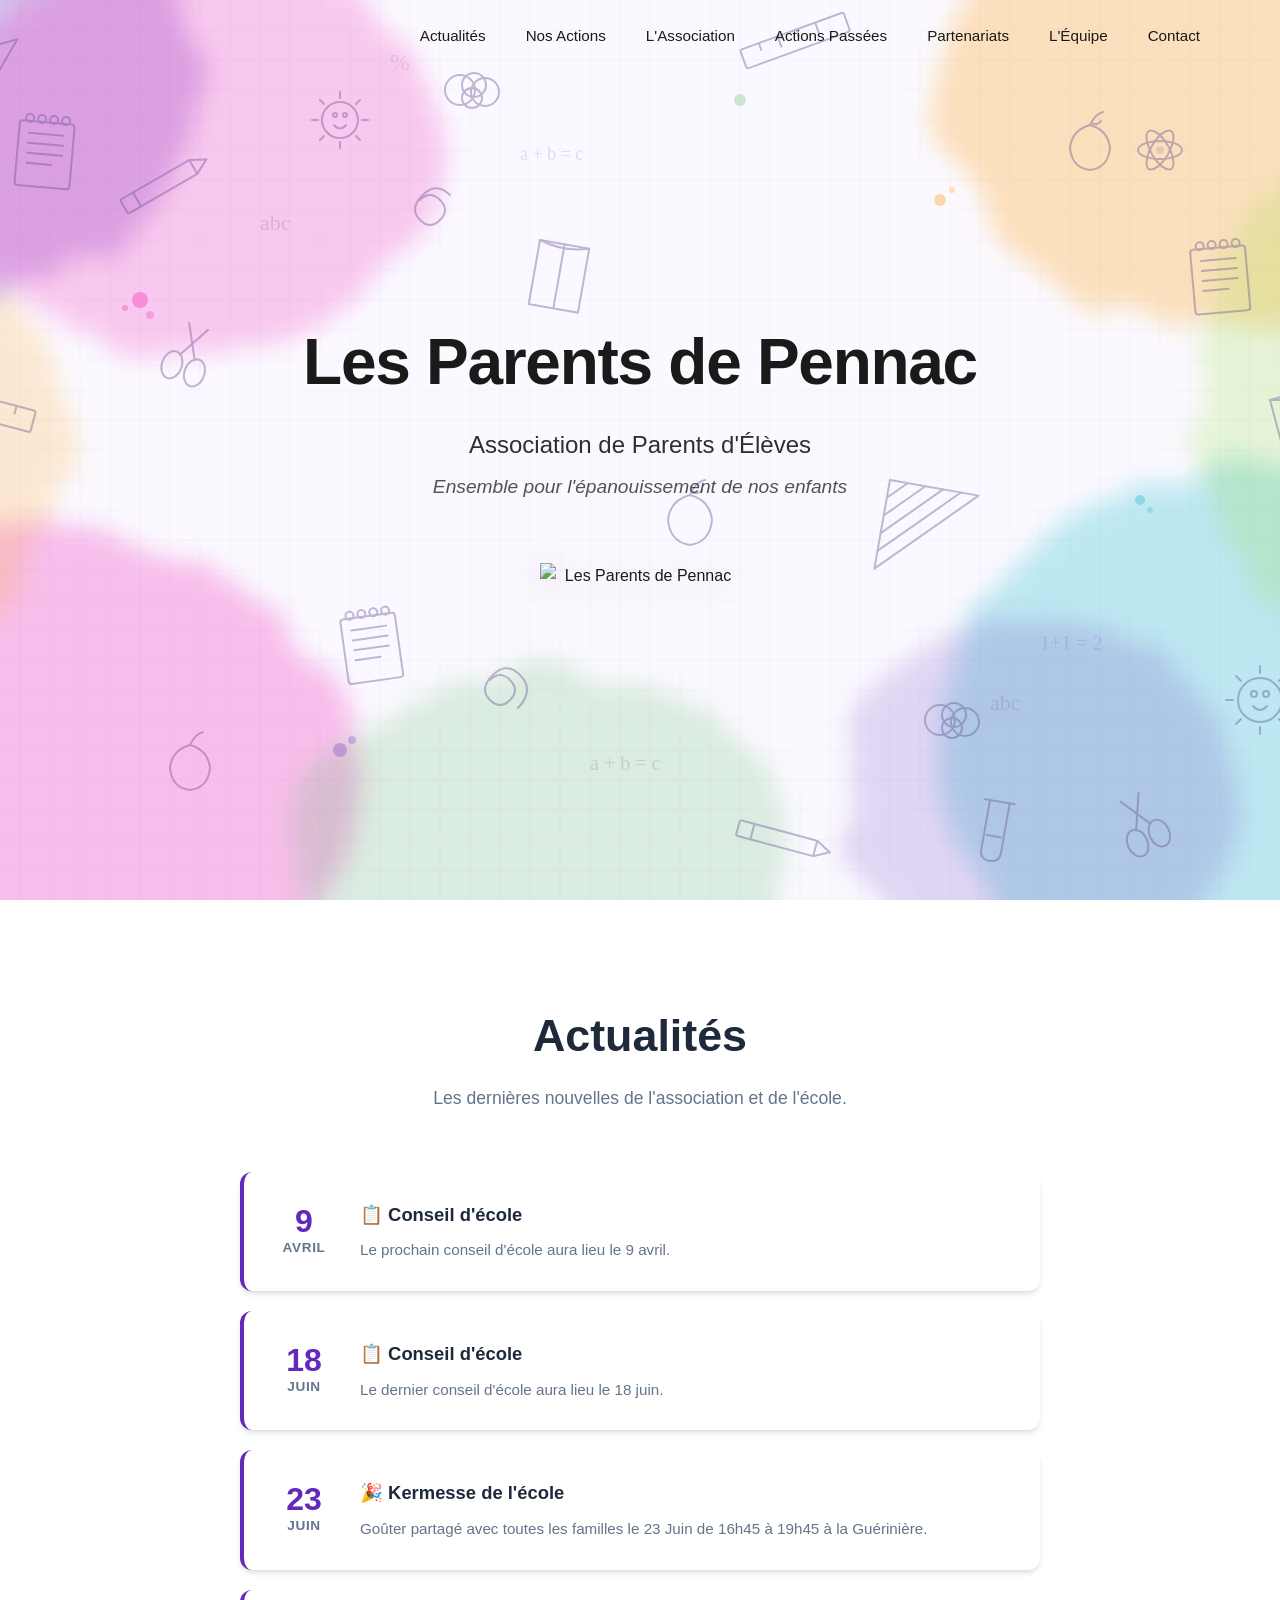
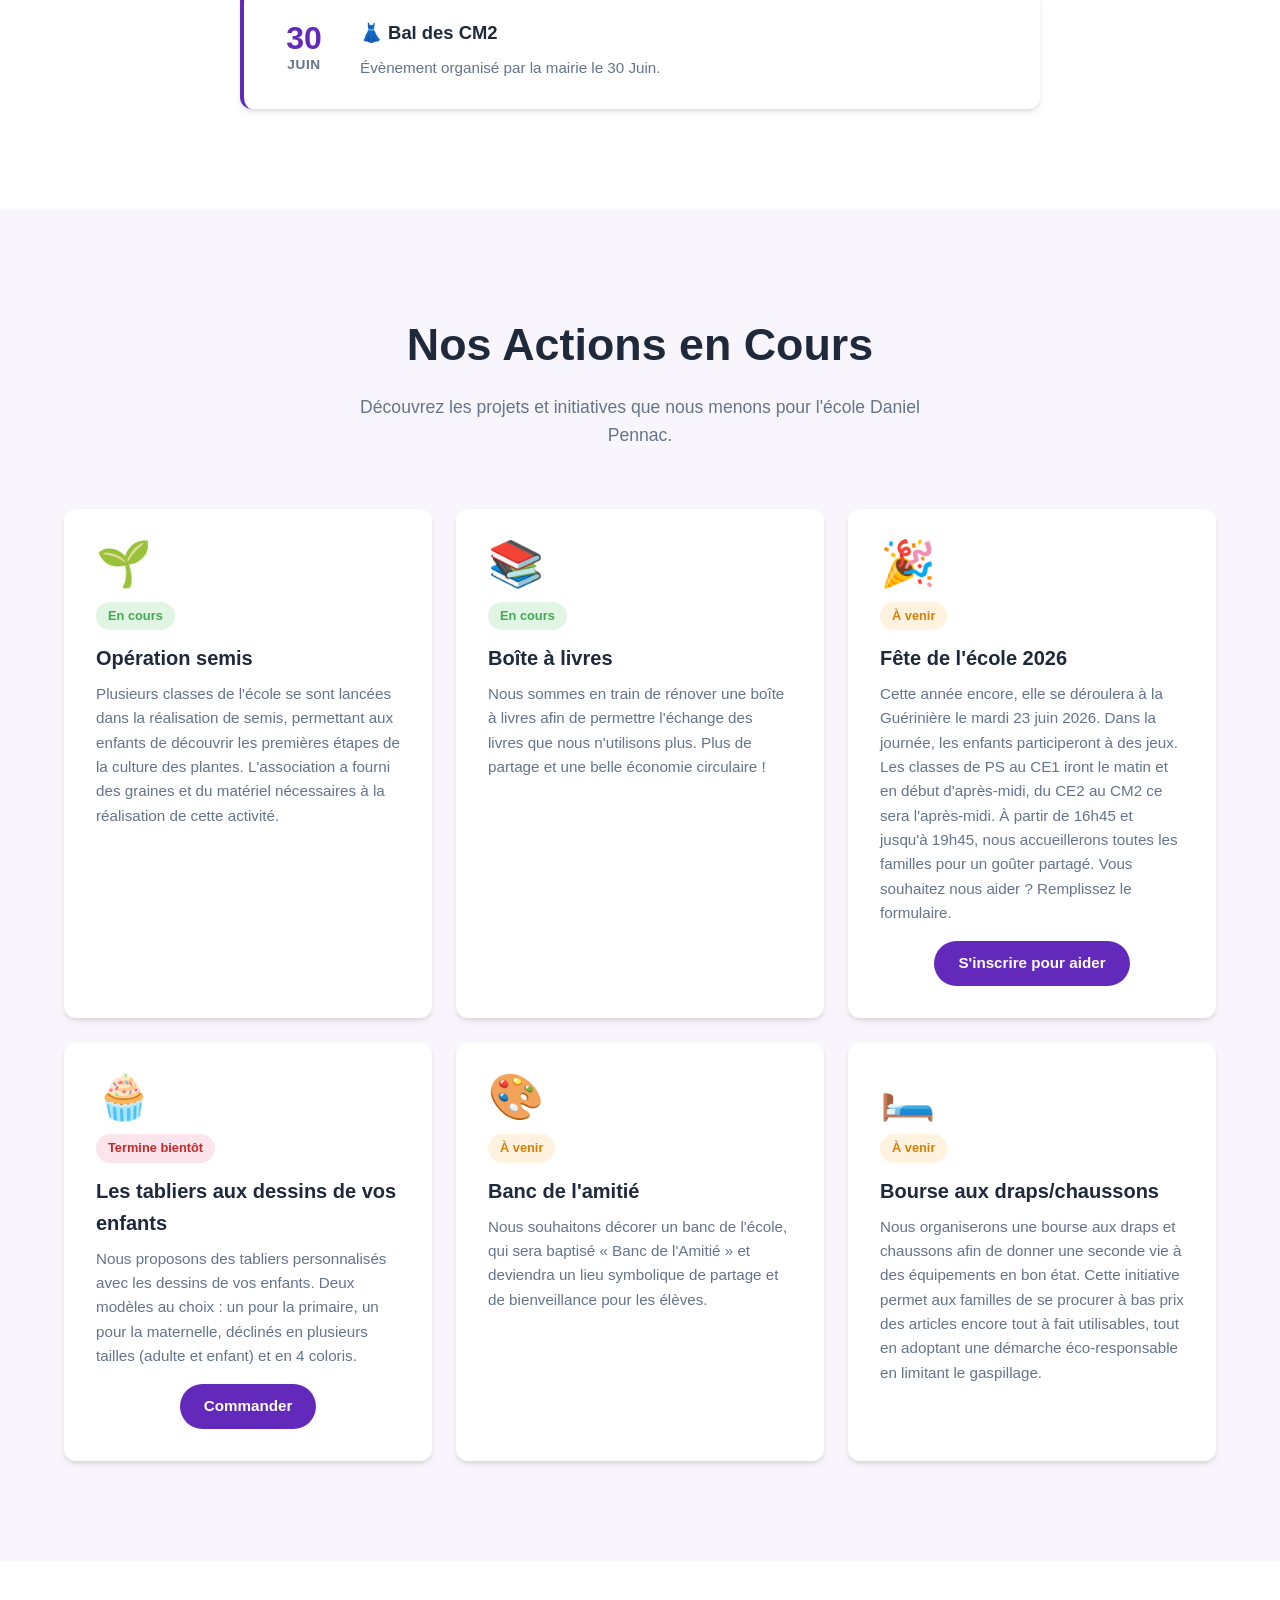
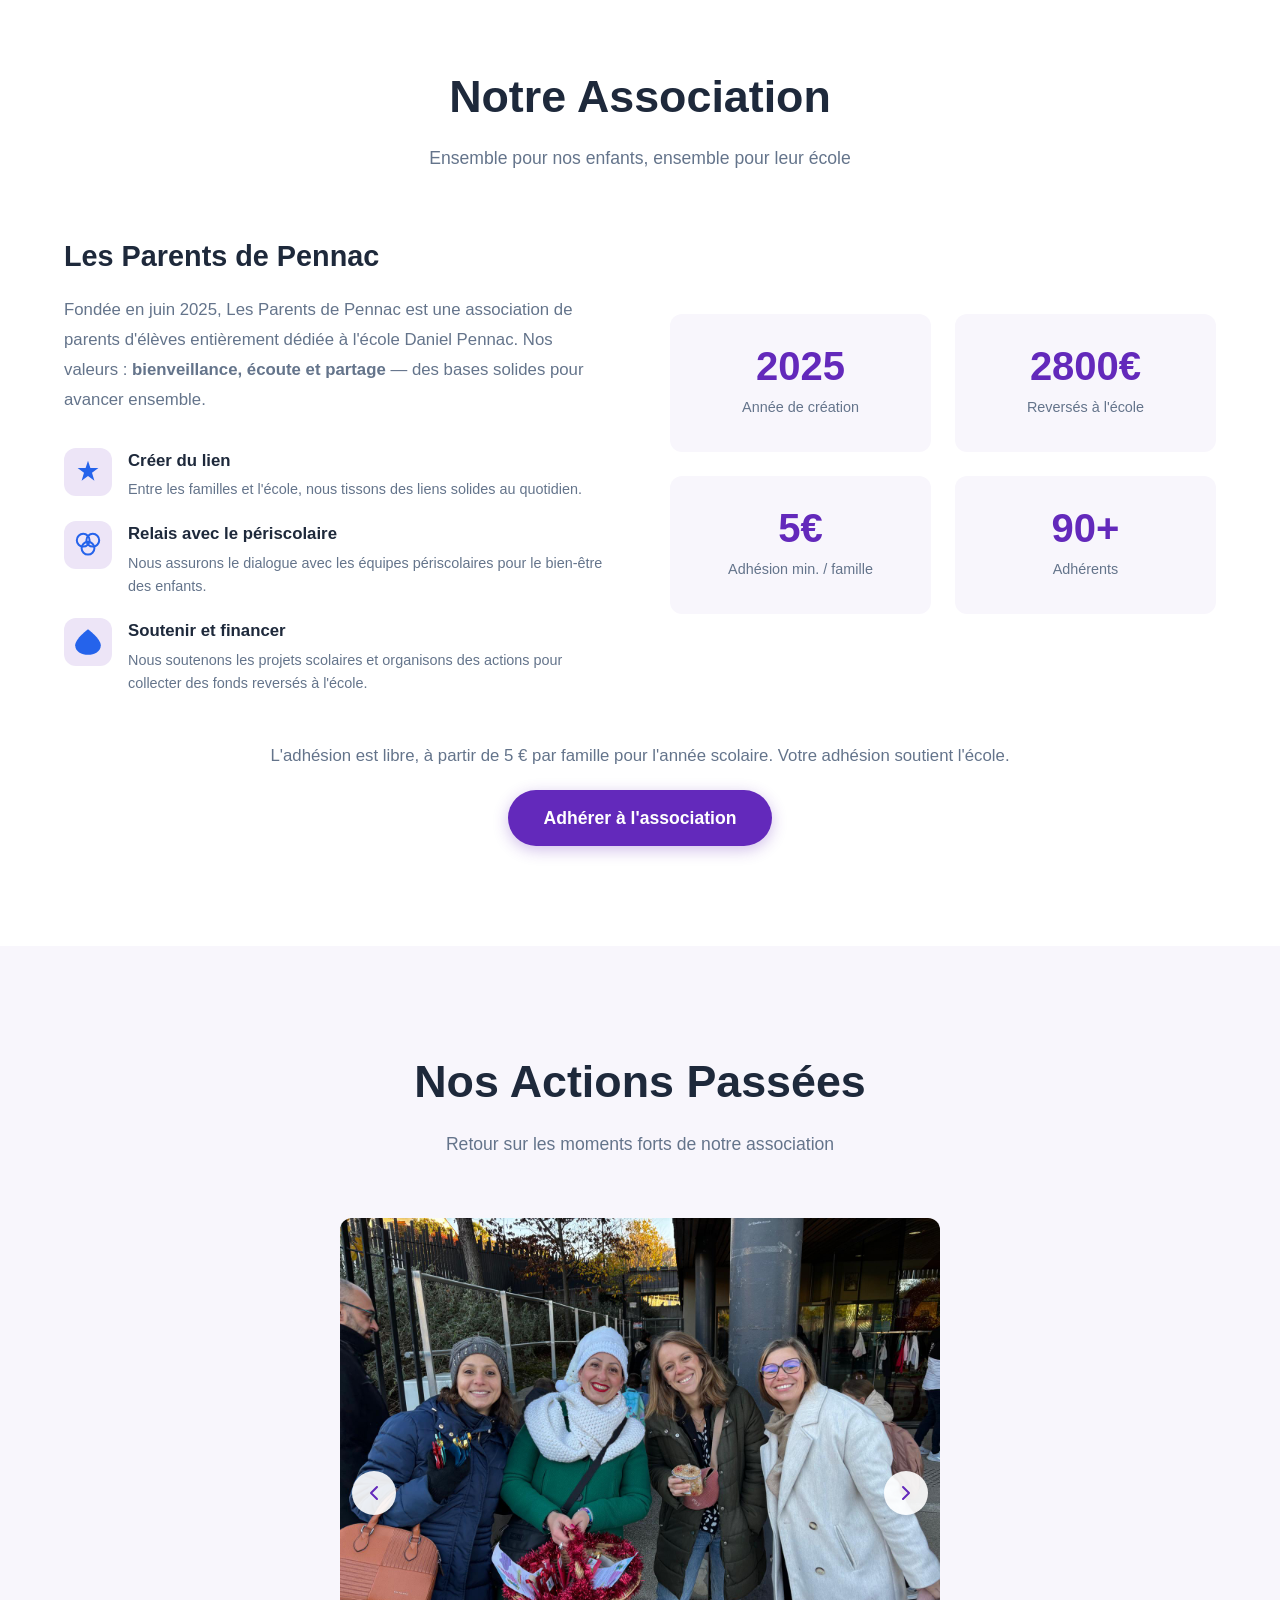
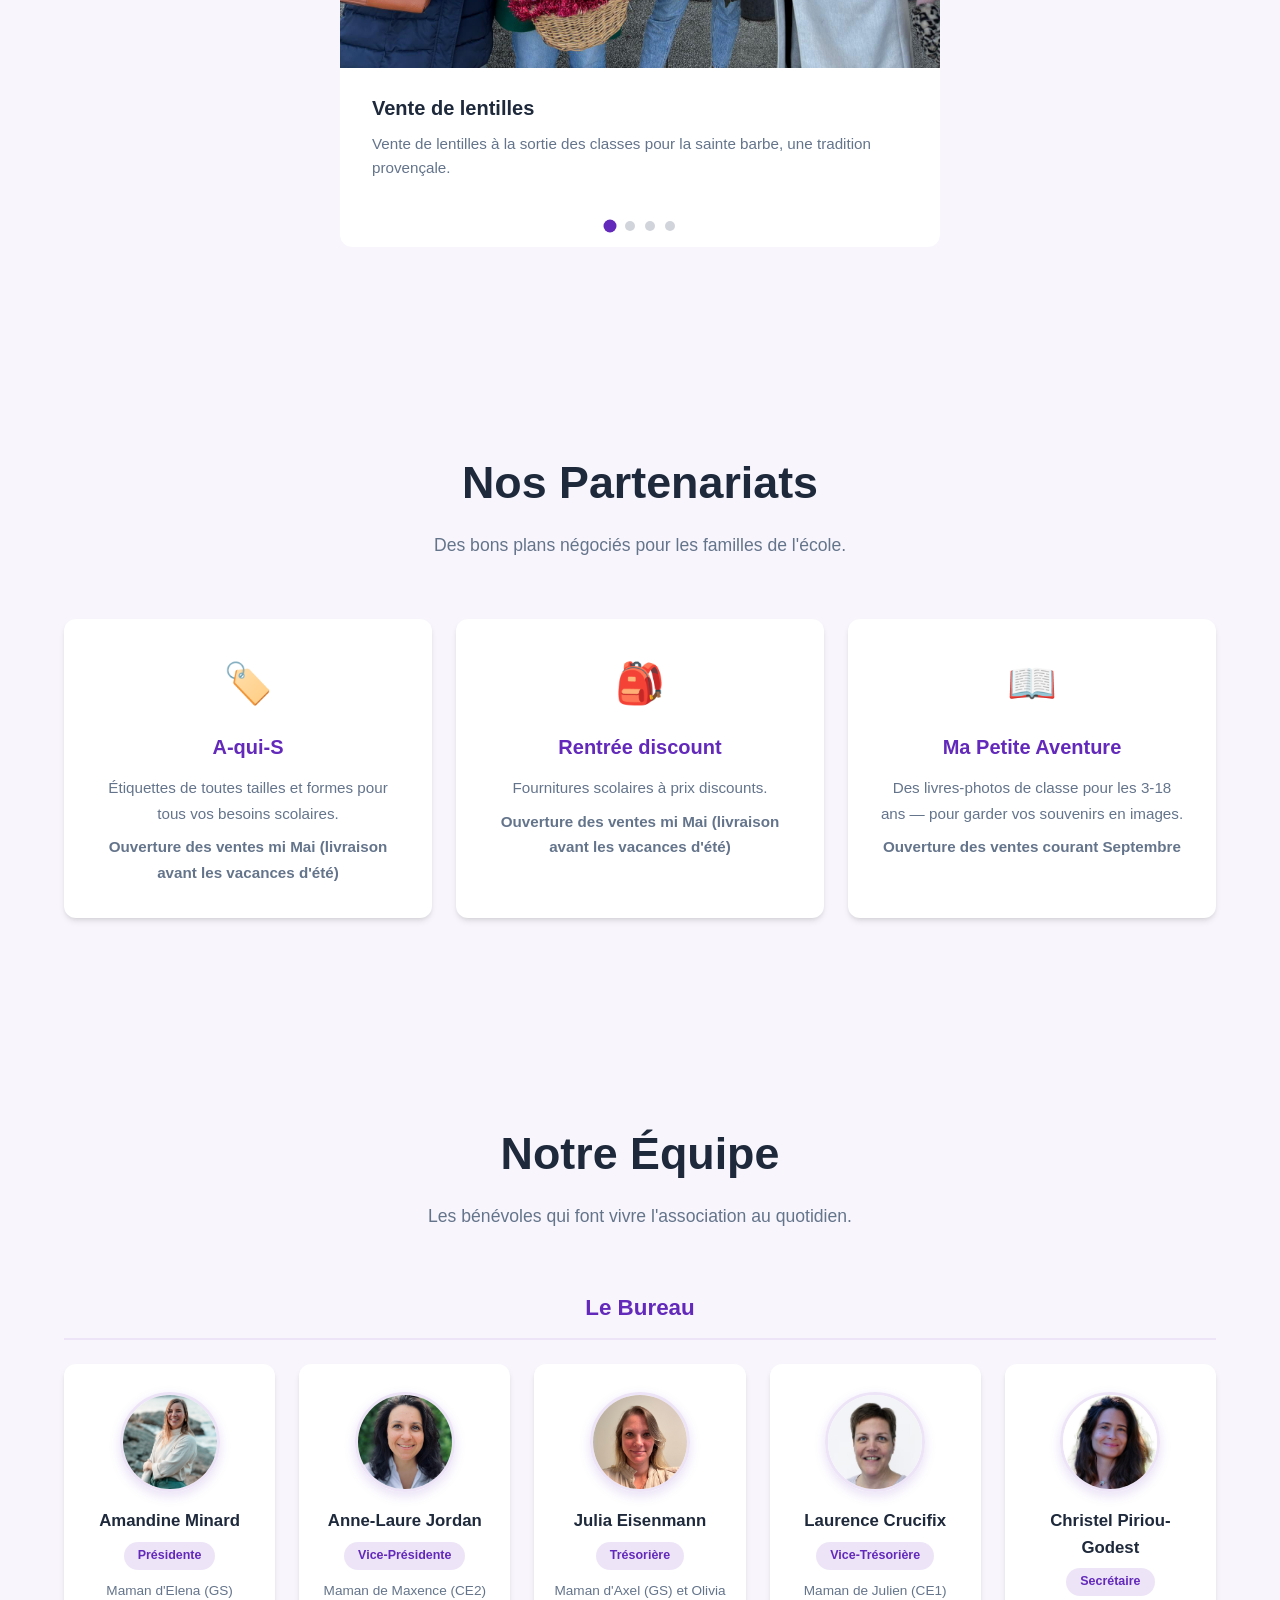
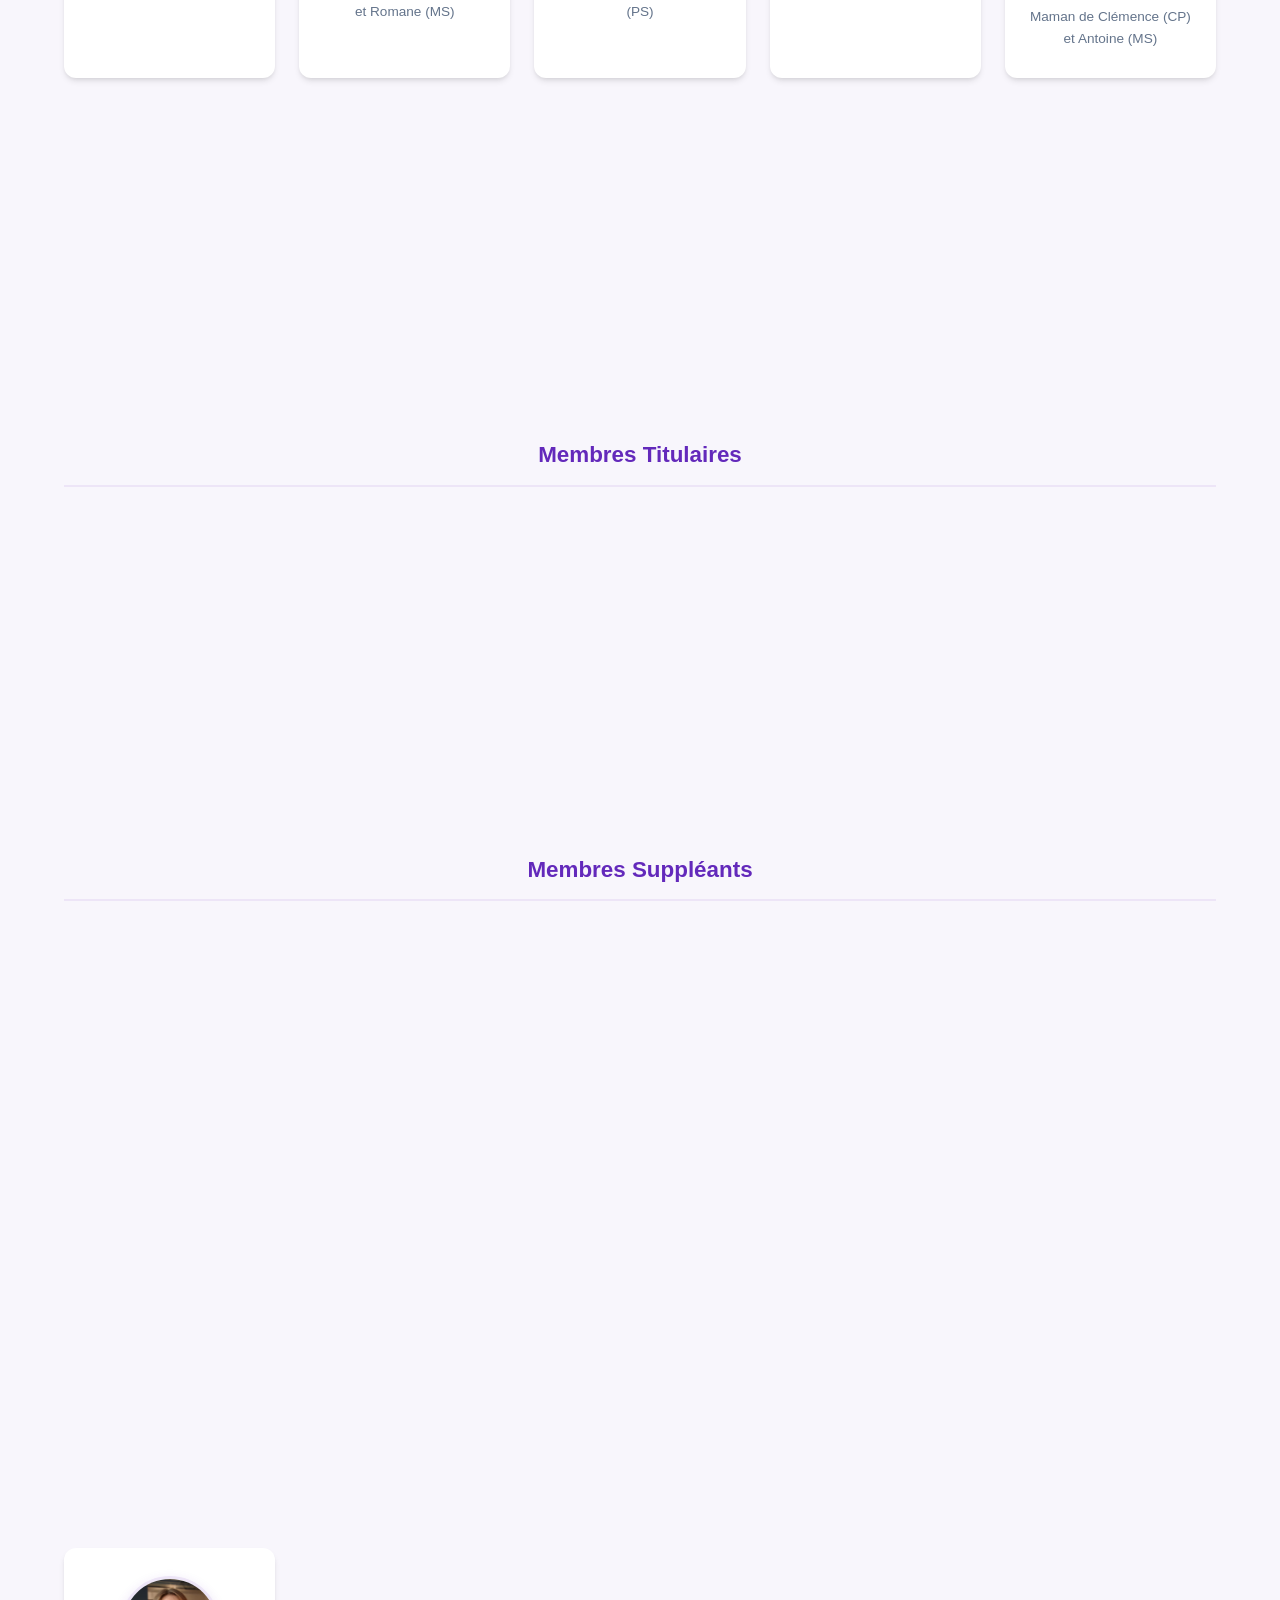
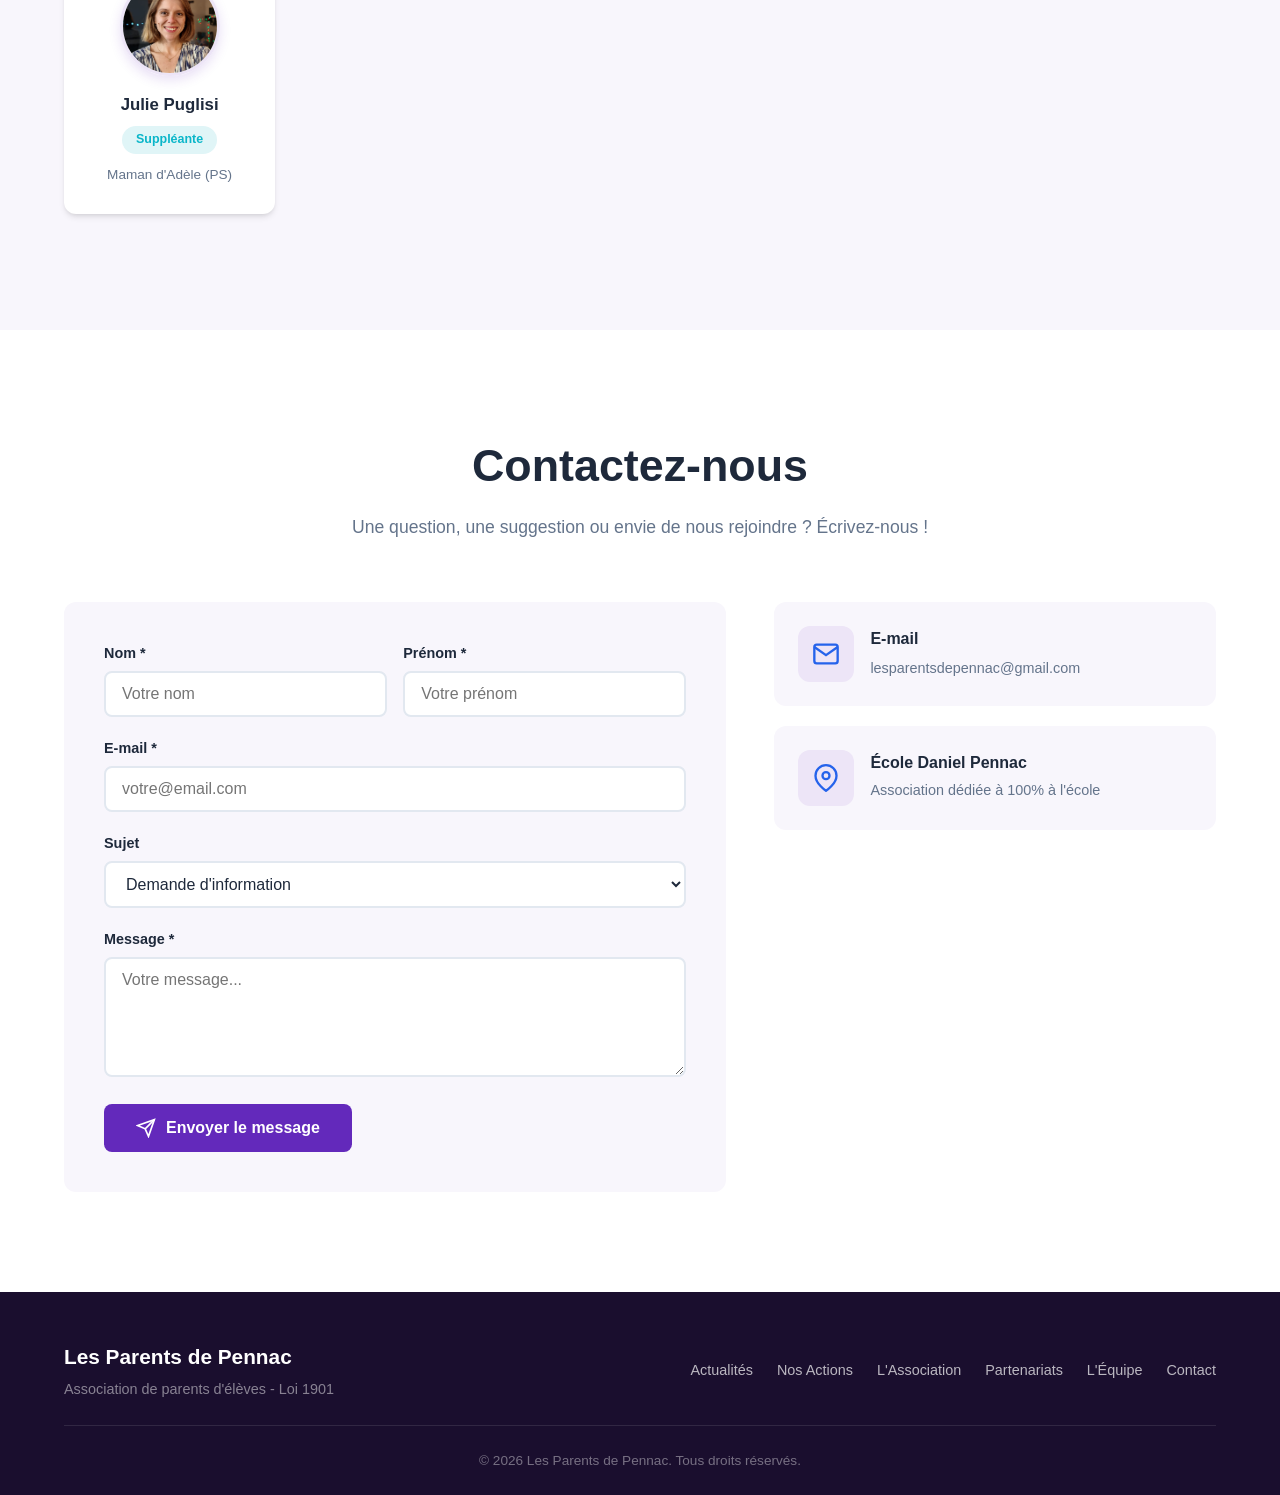
==== commit 94dc8b74: "feat: ajout carousel actions passées, mise à jour contenu news/actions/partenariats - Nouvelle secti" ====
--- a/index.html
+++ b/index.html
@@ -11,6 +11,7 @@
     <link rel="stylesheet" href="css/news.css">
     <link rel="stylesheet" href="css/actions.css">
     <link rel="stylesheet" href="css/about.css">
+    <link rel="stylesheet" href="css/past-actions.css">
     <link rel="stylesheet" href="css/partners.css">
     <link rel="stylesheet" href="css/team.css">
     <link rel="stylesheet" href="css/contact.css">
@@ -24,6 +25,7 @@
     <div data-include="sections/news.html"></div>
     <div data-include="sections/actions.html"></div>
     <div data-include="sections/about.html"></div>
+    <div data-include="sections/past-actions.html"></div>
     <div data-include="sections/partners.html"></div>
     <div data-include="sections/team.html"></div>
     <div data-include="sections/contact.html"></div>
--- a/css/navbar.css
+++ b/css/navbar.css
@@ -26,11 +26,15 @@
 }
 
 .nav-logo {
-    font-size: 1.25rem;
-    font-weight: 700;
-    color: white;
     text-decoration: none;
     transition: var(--transition);
+    display: flex;
+    align-items: center;
+}
+
+.nav-logo-img {
+    height: 40px;
+    width: auto;
 }
 
 #navbar.scrolled .nav-logo {
@@ -45,7 +49,7 @@
 
 .nav-links a {
     text-decoration: none;
-    color: rgba(255,255,255,0.9);
+    color: #1a1a1a;
     padding: 8px 16px;
     border-radius: 8px;
     font-weight: 500;
@@ -54,8 +58,8 @@
 }
 
 .nav-links a:hover {
-    background: rgba(255,255,255,0.15);
-    color: white;
+    background: rgba(99, 41, 187, 0.08);
+    color: #6329bb;
 }
 
 #navbar.scrolled .nav-links a {
@@ -80,7 +84,7 @@
 .nav-toggle span {
     width: 24px;
     height: 2px;
-    background: white;
+    background: #1a1a1a;
     transition: var(--transition);
     border-radius: 2px;
 }
--- a/css/hero.css
+++ b/css/hero.css
@@ -6,196 +6,64 @@
     align-items: center;
     justify-content: center;
     overflow: hidden;
-    background: linear-gradient(135deg, #4e1f95 0%, #6329bb 30%, #0ab6c9 60%, #43ab51 100%);
+    background: url('../images/hero-bg.svg') center/cover no-repeat;
 }
 
 .hero-pattern {
-    position: absolute;
-    inset: 0;
-    background-image:
-        radial-gradient(circle at 20% 50%, rgba(255,255,255,0.08) 0%, transparent 50%),
-        radial-gradient(circle at 80% 20%, rgba(255,255,255,0.06) 0%, transparent 40%),
-        radial-gradient(circle at 50% 80%, rgba(255,255,255,0.04) 0%, transparent 50%);
+    display: none;
 }
 
 .hero-overlay {
     position: absolute;
     inset: 0;
-    background:
-        repeating-linear-gradient(
-            0deg,
-            transparent,
-            transparent 40px,
-            rgba(255,255,255,0.02) 40px,
-            rgba(255,255,255,0.02) 41px
-        ),
-        repeating-linear-gradient(
-            90deg,
-            transparent,
-            transparent 40px,
-            rgba(255,255,255,0.02) 40px,
-            rgba(255,255,255,0.02) 41px
-        );
+    background: rgba(255, 255, 255, 0.15);
 }
 
 .hero-shapes {
-    position: absolute;
-    inset: 0;
-    pointer-events: none;
-}
-
-.paint-splat {
-    position: absolute;
-    opacity: 0.12;
-    animation: splat-float 8s ease-in-out infinite;
-}
-
-.splat-1 {
-    width: 320px;
-    height: 320px;
-    top: -80px;
-    right: -60px;
-    color: #6329bb;
-    opacity: 0.15;
-    animation-delay: 0s;
-    transform: rotate(-15deg);
-}
-
-.splat-2 {
-    width: 240px;
-    height: 240px;
-    bottom: 5%;
-    left: -30px;
-    color: #43ab51;
-    opacity: 0.14;
-    animation-delay: -2s;
-    transform: rotate(30deg);
-}
-
-.splat-3 {
-    width: 180px;
-    height: 180px;
-    top: 25%;
-    right: 10%;
-    color: #0ab6c9;
-    opacity: 0.10;
-    animation-delay: -4s;
-    transform: rotate(60deg);
-}
-
-.splat-4 {
-    width: 140px;
-    height: 140px;
-    top: 15%;
-    left: 12%;
-    color: #ef17b3;
-    opacity: 0.13;
-    animation-delay: -1s;
-    transform: rotate(-40deg);
-}
-
-.splat-5 {
-    width: 160px;
-    height: 160px;
-    bottom: 15%;
-    right: 20%;
-    color: #fd9804;
-    opacity: 0.12;
-    animation-delay: -3s;
-    transform: rotate(20deg);
-}
-
-.splat-6 {
-    width: 100px;
-    height: 100px;
-    top: 55%;
-    left: 35%;
-    color: #7fda19;
-    opacity: 0.14;
-    animation-delay: -5s;
-    transform: rotate(-60deg);
-}
-
-@keyframes splat-float {
-    0%, 100% { transform: translateY(0) rotate(var(--r, 0deg)) scale(1); }
-    33% { transform: translateY(-12px) rotate(var(--r, 0deg)) scale(1.03); }
-    66% { transform: translateY(8px) rotate(var(--r, 0deg)) scale(0.97); }
+    display: none;
 }
 
 .hero-content {
     position: relative;
     z-index: 2;
     text-align: center;
-    color: white;
+    color: #1a1a1a;
     padding: 24px;
 }
 
-.hero-icon {
-    margin-bottom: 24px;
-    animation: float 3s ease-in-out infinite;
-}
-
-@keyframes float {
-    0%, 100% { transform: translateY(0); }
-    50% { transform: translateY(-10px); }
-}
-
 .hero h1 {
-    font-size: clamp(2.5rem, 6vw, 4.5rem);
+    font-size: clamp(1.5rem, 5vw, 4.5rem);
     font-weight: 800;
     letter-spacing: -0.02em;
-    margin-bottom: 12px;
-    text-shadow: 0 2px 20px rgba(0,0,0,0.2);
+    margin-bottom: clamp(6px, 1vw, 12px);
+    text-shadow: 0 2px 10px rgba(255, 255, 255, 0.6);
 }
 
 .hero-subtitle {
-    font-size: clamp(1.1rem, 2.5vw, 1.5rem);
+    font-size: clamp(0.85rem, 2vw, 1.5rem);
     font-weight: 500;
     opacity: 0.9;
-    margin-bottom: 8px;
+    margin-bottom: clamp(4px, 0.8vw, 8px);
 }
 
 .hero-tagline {
-    font-size: clamp(1rem, 2vw, 1.2rem);
+    font-size: clamp(0.8rem, 1.8vw, 1.2rem);
     opacity: 0.75;
-    margin-bottom: 80px;
+    margin-bottom: clamp(20px, 5vw, 60px);
     font-style: italic;
 }
 
-.hero-adhesion {
-    max-width: 700px;
-    margin: 0 auto;
-    text-align: center;
+.hero-bottom {
+    display: flex;
+    align-items: center;
+    justify-content: center;
+    gap: clamp(20px, 4vw, 60px);
 }
 
-.btn-adhesion {
-    display: inline-block;
-    padding: 16px 40px;
-    background: white;
-    color: var(--primary);
-    font-size: 1.15rem;
-    font-weight: 700;
-    border-radius: 50px;
-    text-decoration: none;
-    transition: var(--transition);
-    box-shadow: 0 4px 20px rgba(0, 0, 0, 0.2);
+.hero-logo {
+    width: clamp(100px, 18vw, 200px);
+    height: auto;
+    filter: drop-shadow(0 4px 15px rgba(0, 0, 0, 0.15));
 }
 
-.btn-adhesion:hover {
-    transform: translateY(-3px);
-    box-shadow: 0 8px 30px rgba(0, 0, 0, 0.3);
-    background: var(--primary);
-    color: white;
-}
 
-.hero-adhesion-info {
-    margin-top: 8px;
-    font-size: 0.95rem;
-    opacity: 0.85;
-    line-height: 1.4;
-    text-align: center;
-}
-
-.hero-adhesion-info:first-of-type {
-    margin-top: 16px;
-}
--- a/css/actions.css
+++ b/css/actions.css
@@ -53,6 +53,11 @@
 .badge-active {
     background: #e0f5e4;
     color: var(--accent);
+}
+
+.badge-ending {
+    background: #fce4ec;
+    color: #c62828;
 }
 
 .action-card h3 {
@@ -123,3 +128,26 @@
     color: var(--primary);
     font-weight: bold;
 }
+
+.action-btn-wrapper {
+    text-align: center;
+    margin-top: auto;
+}
+
+.btn-action {
+    display: inline-block;
+    padding: 10px 24px;
+    background: var(--primary);
+    color: white;
+    font-size: 0.95rem;
+    font-weight: 600;
+    border-radius: 50px;
+    text-decoration: none;
+    transition: var(--transition);
+}
+
+.btn-action:hover {
+    transform: translateY(-2px);
+    background: #5220a0;
+    box-shadow: 0 4px 15px rgba(99, 41, 187, 0.3);
+}
--- a/css/about.css
+++ b/css/about.css
@@ -85,3 +85,36 @@
     color: var(--text-light);
     font-weight: 500;
 }
+
+/* Adhesion CTA */
+.about-adhesion {
+    text-align: center;
+    margin-top: 48px;
+}
+
+.about-adhesion-text {
+    font-size: 1.05rem;
+    color: var(--text-light);
+    margin-bottom: 20px;
+    line-height: 1.6;
+    font-weight: 500;
+}
+
+.btn-adhesion {
+    display: inline-block;
+    padding: 14px 36px;
+    background: var(--primary);
+    color: white;
+    font-size: 1.1rem;
+    font-weight: 700;
+    border-radius: 50px;
+    text-decoration: none;
+    transition: var(--transition);
+    box-shadow: 0 4px 15px rgba(99, 41, 187, 0.3);
+}
+
+.btn-adhesion:hover {
+    transform: translateY(-3px);
+    box-shadow: 0 8px 25px rgba(99, 41, 187, 0.4);
+    background: #5220a0;
+}
--- a/css/past-actions.css
+++ b/css/past-actions.css
@@ -0,0 +1,196 @@
+/* ===== Actions Passées - Carousel ===== */
+.past-actions-section {
+    background: var(--bg-alt);
+}
+
+.carousel {
+    position: relative;
+    overflow: hidden;
+    border-radius: var(--radius);
+    max-width: 600px;
+    margin: 0 auto;
+}
+
+.carousel-track {
+    display: flex;
+    will-change: transform;
+}
+
+.carousel-slide {
+    min-width: 100%;
+    flex-shrink: 0;
+    opacity: 0;
+    transition: opacity 0.6s ease;
+    position: absolute;
+    top: 0;
+    left: 0;
+    width: 100%;
+}
+
+.carousel-slide.active {
+    opacity: 1;
+    position: relative;
+    z-index: 1;
+}
+
+.carousel-slide.slide-exit {
+    opacity: 1;
+    position: absolute;
+    z-index: 2;
+    animation: slideOut 0.5s ease forwards;
+}
+
+.carousel-slide.slide-enter {
+    opacity: 0;
+    position: relative;
+    z-index: 1;
+    animation: slideIn 0.5s ease forwards;
+}
+
+@keyframes slideOut {
+    from { transform: translateX(0); opacity: 1; }
+    to   { transform: translateX(-100%); opacity: 0; }
+}
+
+@keyframes slideIn {
+    from { transform: translateX(60%); opacity: 0; }
+    to   { transform: translateX(0); opacity: 1; }
+}
+
+.carousel-slide.slide-exit.reverse {
+    animation-name: slideOutReverse;
+}
+
+.carousel-slide.slide-enter.reverse {
+    animation-name: slideInReverse;
+}
+
+@keyframes slideOutReverse {
+    from { transform: translateX(0); opacity: 1; }
+    to   { transform: translateX(100%); opacity: 0; }
+}
+
+@keyframes slideInReverse {
+    from { transform: translateX(-60%); opacity: 0; }
+    to   { transform: translateX(0); opacity: 1; }
+}
+
+.carousel-image {
+    width: 100%;
+    display: flex;
+    justify-content: center;
+    background: var(--primary-light);
+}
+
+.carousel-image img {
+    max-width: 100%;
+    height: auto;
+    display: block;
+}
+
+.carousel-caption {
+    background: white;
+    padding: 24px 32px;
+}
+
+.carousel-caption h3 {
+    font-size: 1.25rem;
+    color: var(--text);
+    margin-bottom: 8px;
+}
+
+.carousel-caption p {
+    color: var(--text-light);
+    font-size: 0.95rem;
+    line-height: 1.6;
+}
+
+/* Boutons prev / next */
+.carousel-btn {
+    position: absolute;
+    top: calc(50% - 40px);
+    transform: translateY(-50%);
+    background: rgba(255, 255, 255, 0.9);
+    border: none;
+    border-radius: 50%;
+    width: 44px;
+    height: 44px;
+    display: flex;
+    align-items: center;
+    justify-content: center;
+    cursor: pointer;
+    color: var(--primary);
+    box-shadow: var(--shadow);
+    transition: var(--transition);
+    z-index: 2;
+}
+
+.carousel-btn:hover {
+    background: white;
+    box-shadow: var(--shadow-lg);
+    transform: translateY(-50%) scale(1.1);
+}
+
+.carousel-btn-prev {
+    left: 12px;
+}
+
+.carousel-btn-next {
+    right: 12px;
+}
+
+/* Dots / page indicator */
+.carousel-dots {
+    display: flex;
+    justify-content: center;
+    gap: 10px;
+    padding: 16px 0;
+    background: white;
+    border-radius: 0 0 var(--radius) var(--radius);
+}
+
+.carousel-dot {
+    width: 10px;
+    height: 10px;
+    border-radius: 50%;
+    border: none;
+    background: #d1d5db;
+    cursor: pointer;
+    transition: var(--transition);
+    padding: 0;
+}
+
+.carousel-dot.active {
+    background: var(--primary);
+    transform: scale(1.3);
+}
+
+/* Responsive */
+@media (max-width: 768px) {
+    .carousel-caption {
+        padding: 16px 20px;
+    }
+
+    .carousel-btn {
+        width: 36px;
+        height: 36px;
+    }
+
+    .carousel-btn-prev {
+        left: 8px;
+    }
+
+    .carousel-btn-next {
+        right: 8px;
+    }
+}
+
+@media (max-width: 480px) {
+    .carousel-caption h3 {
+        font-size: 1.1rem;
+    }
+
+    .carousel-caption p {
+        font-size: 0.9rem;
+    }
+}
--- a/css/partners.css
+++ b/css/partners.css
@@ -39,3 +39,10 @@
     font-size: 0.95rem;
     line-height: 1.7;
 }
+
+
+.partner-highlight {
+    margin-top: 8px;
+    font-weight: 600;
+    color: var(--text);
+}
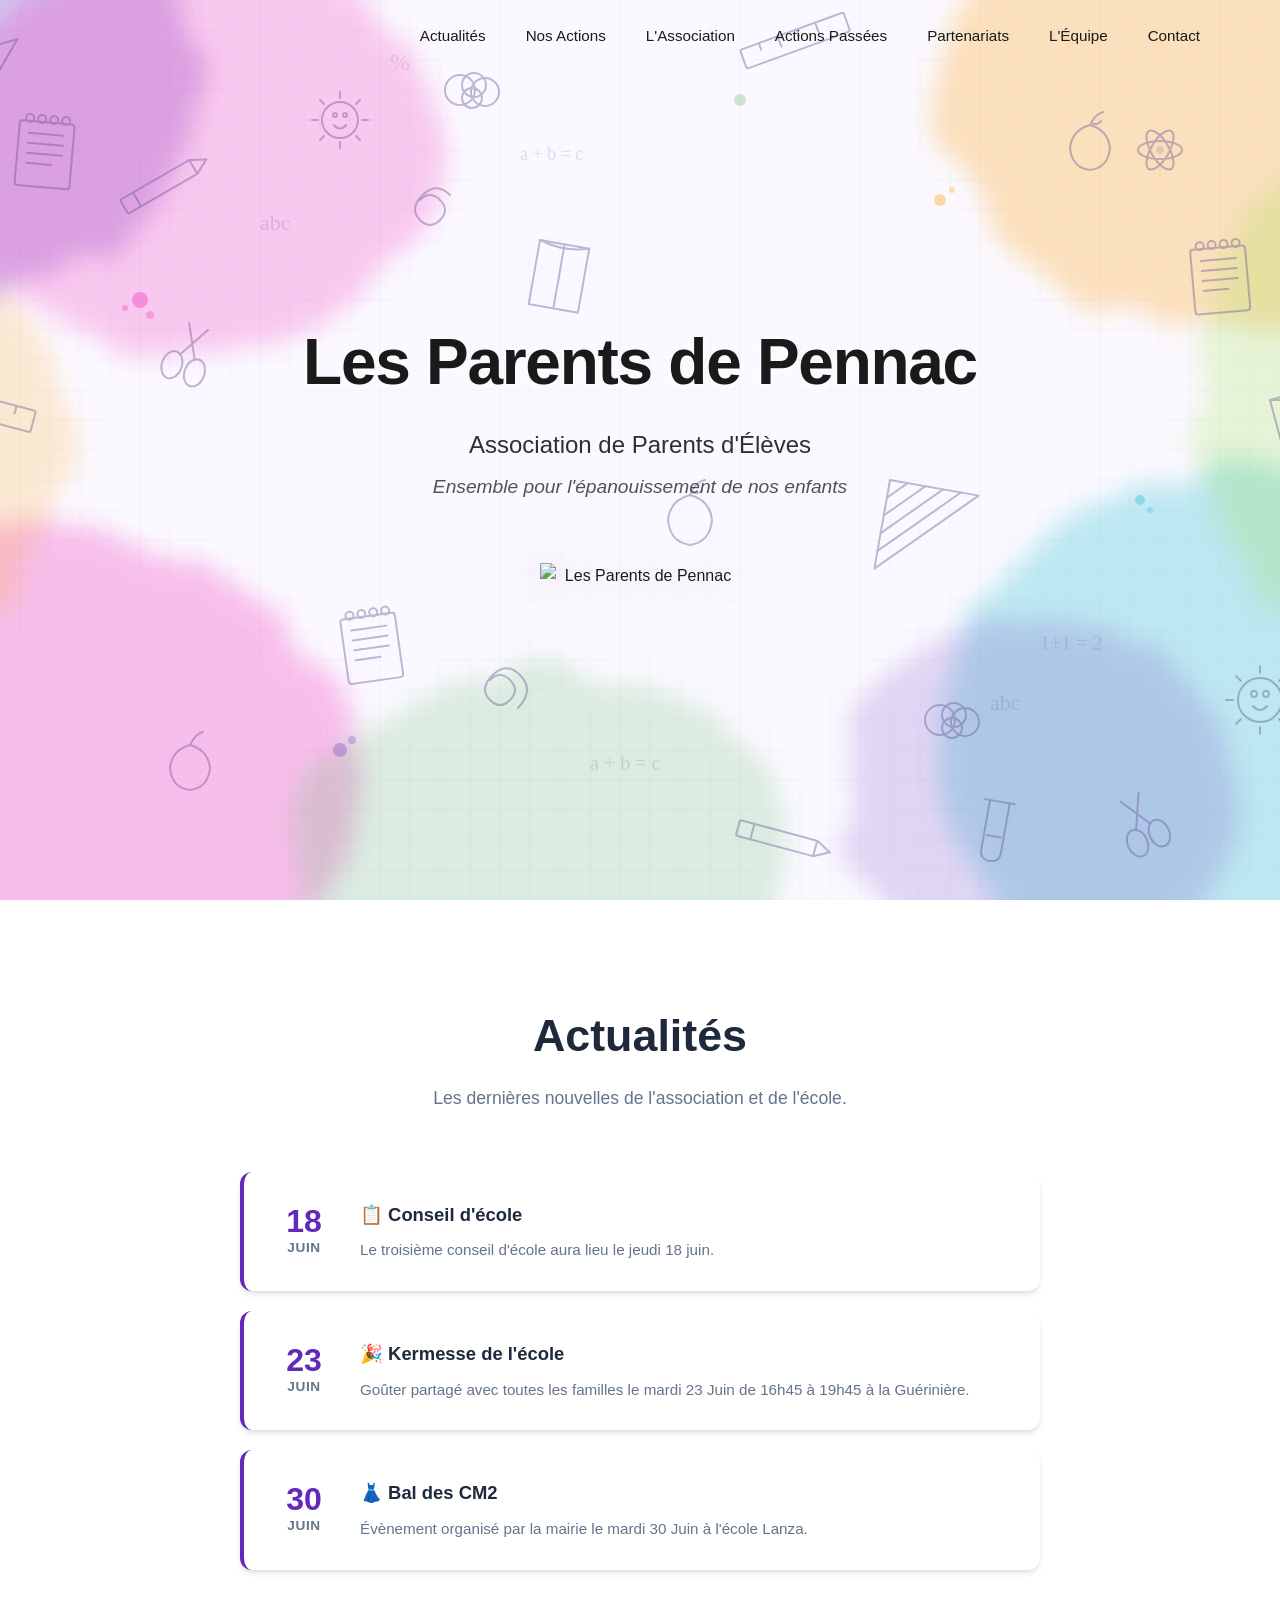
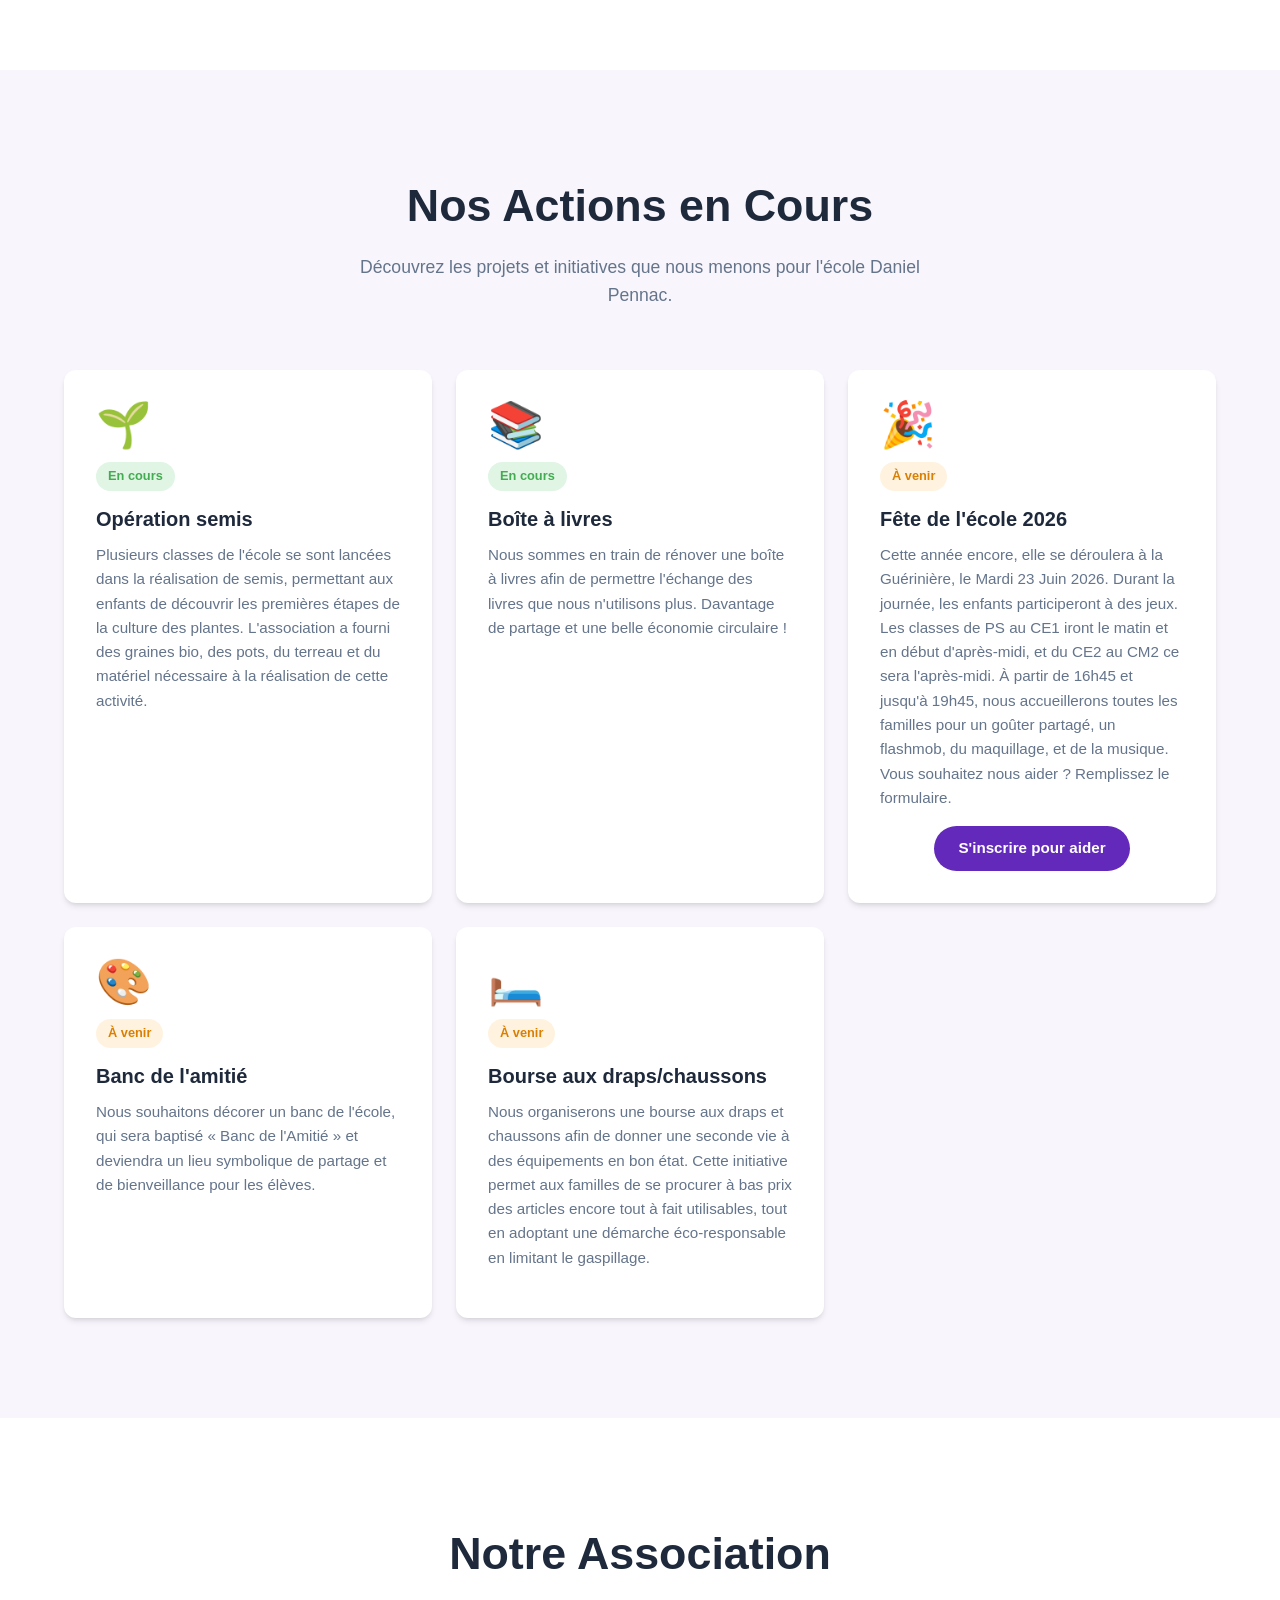
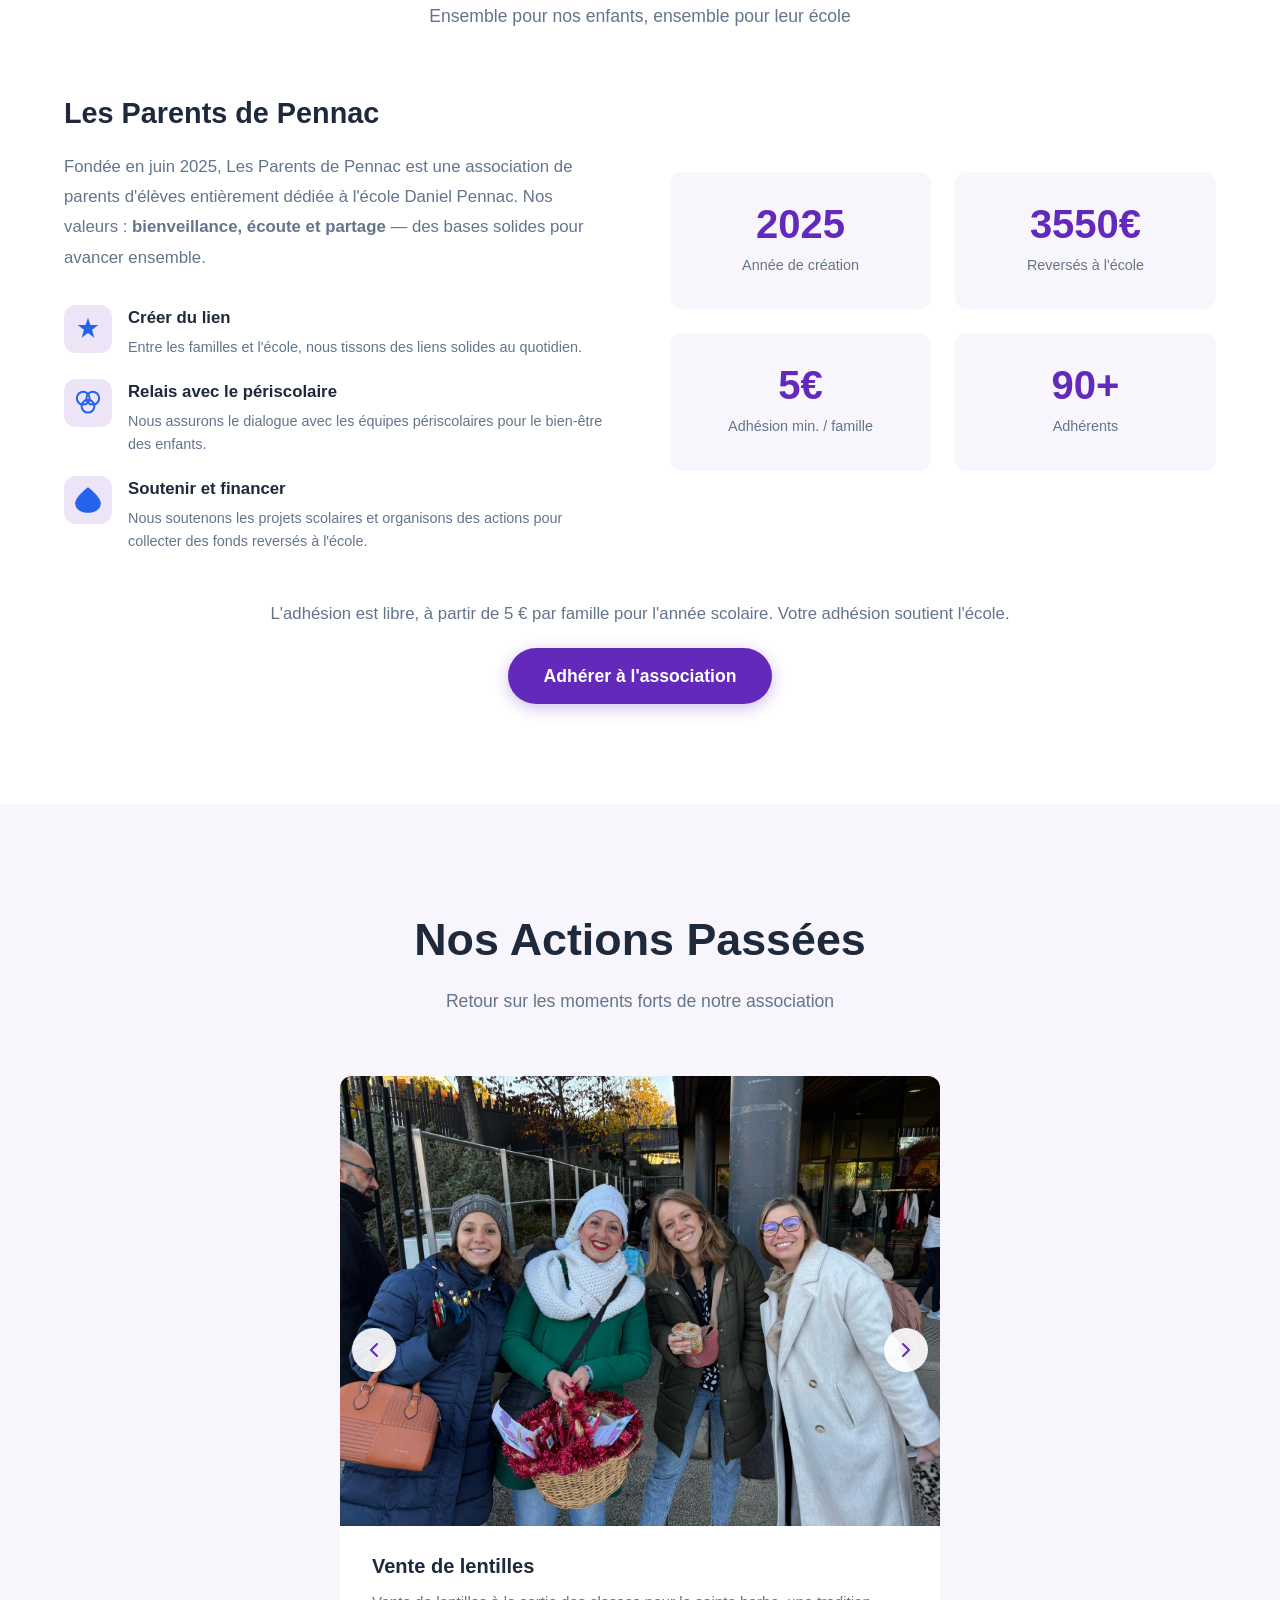
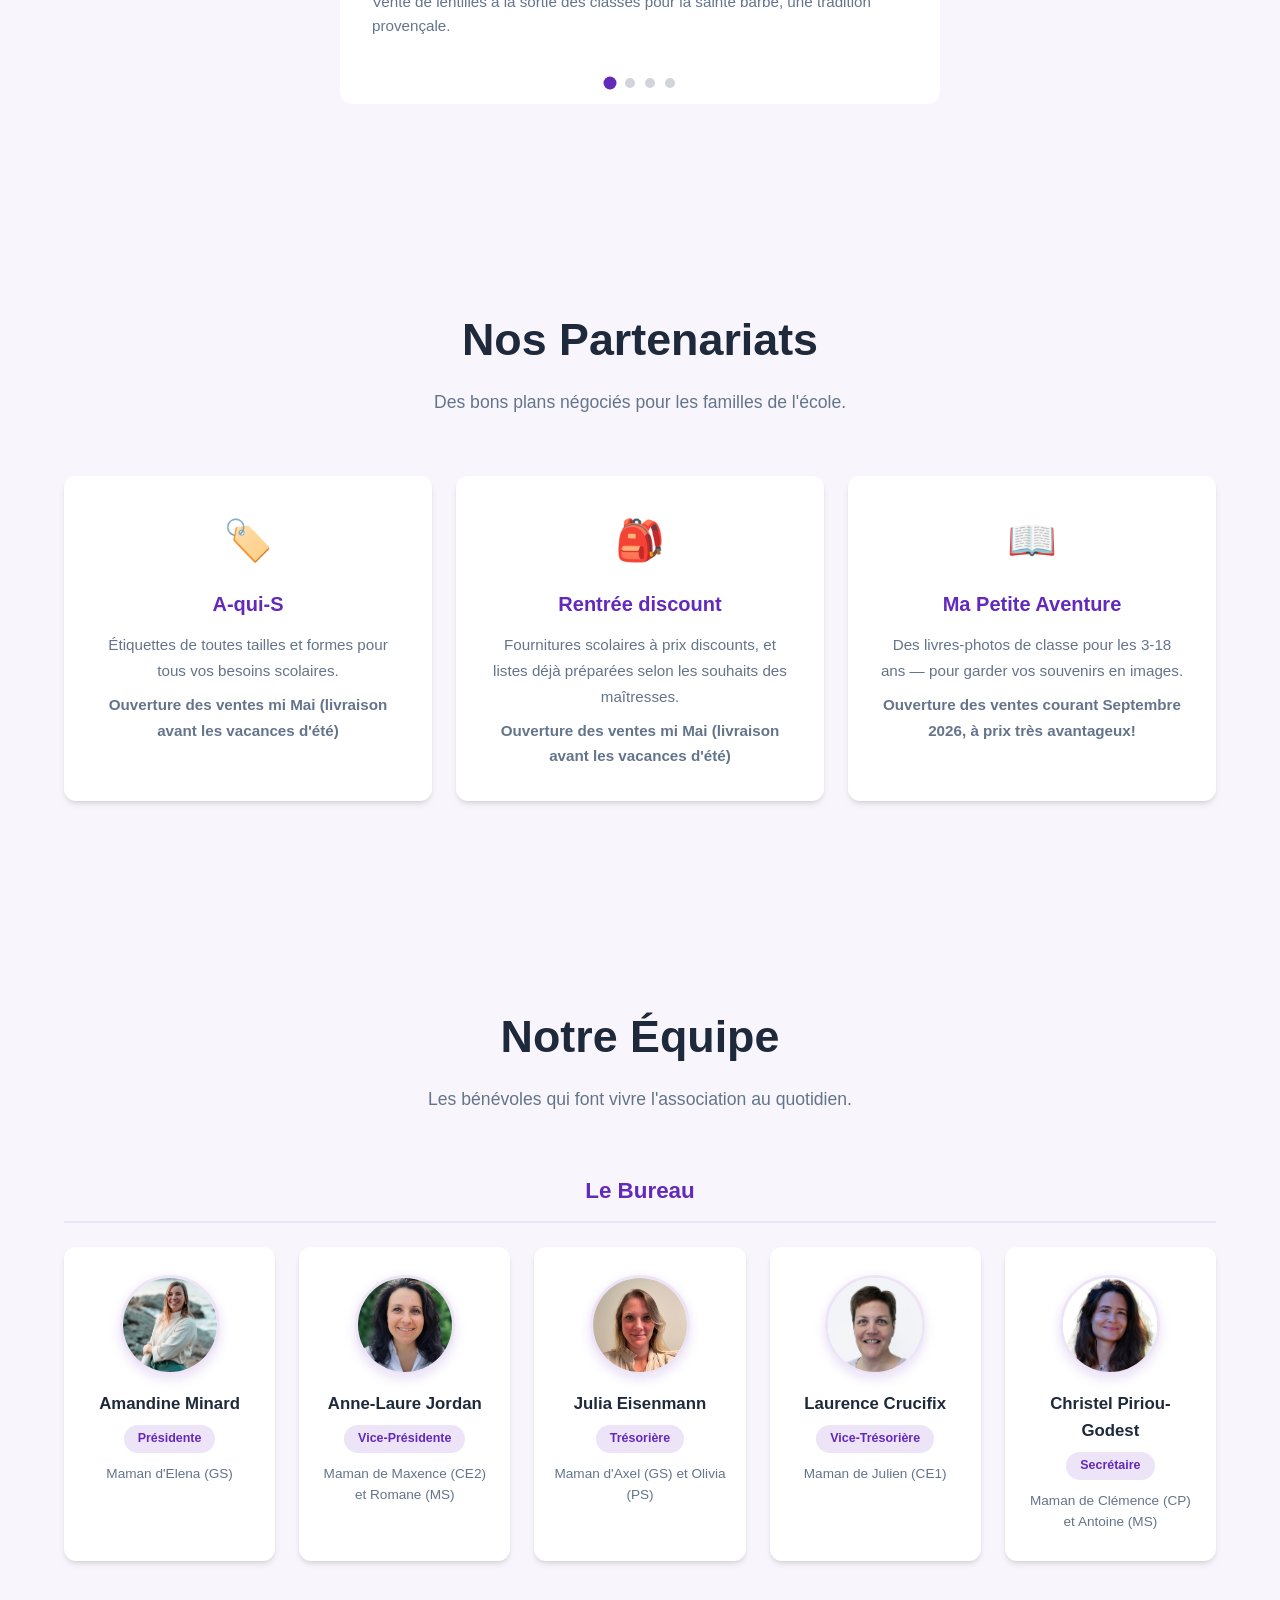
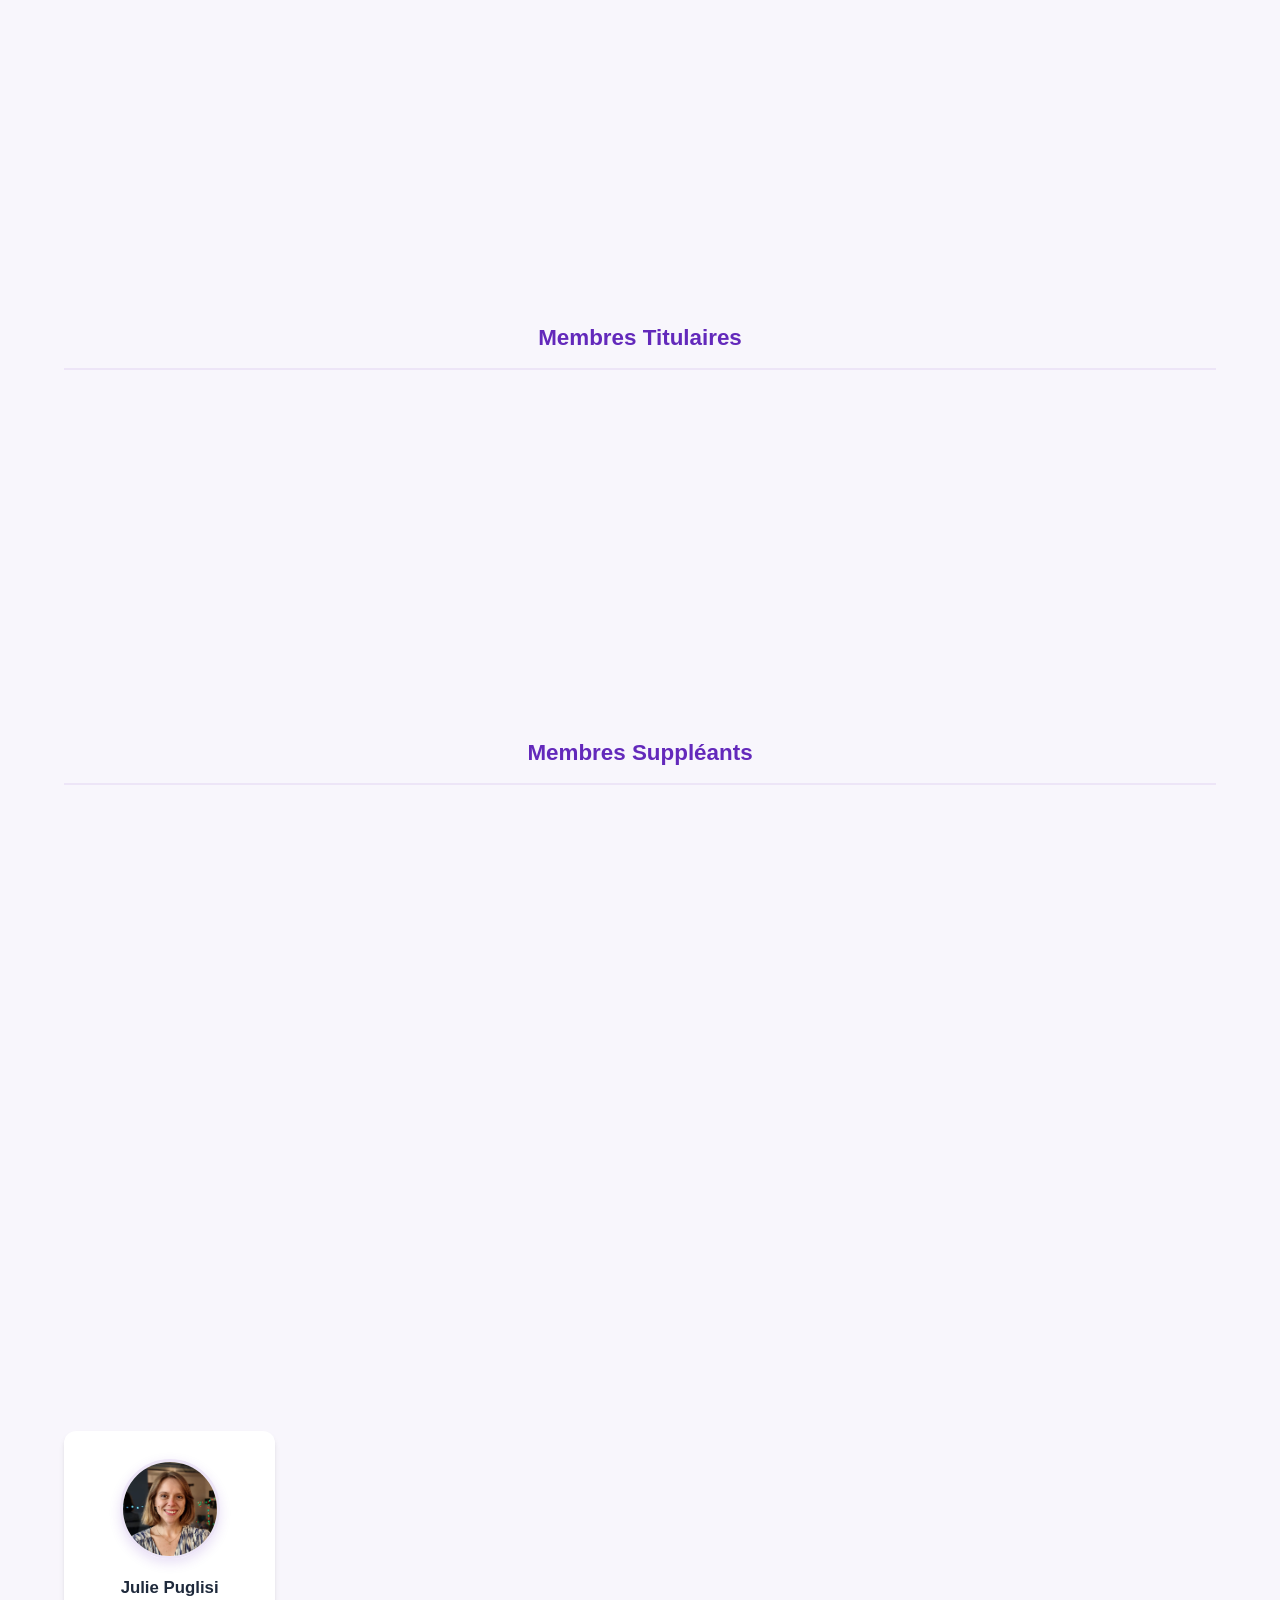
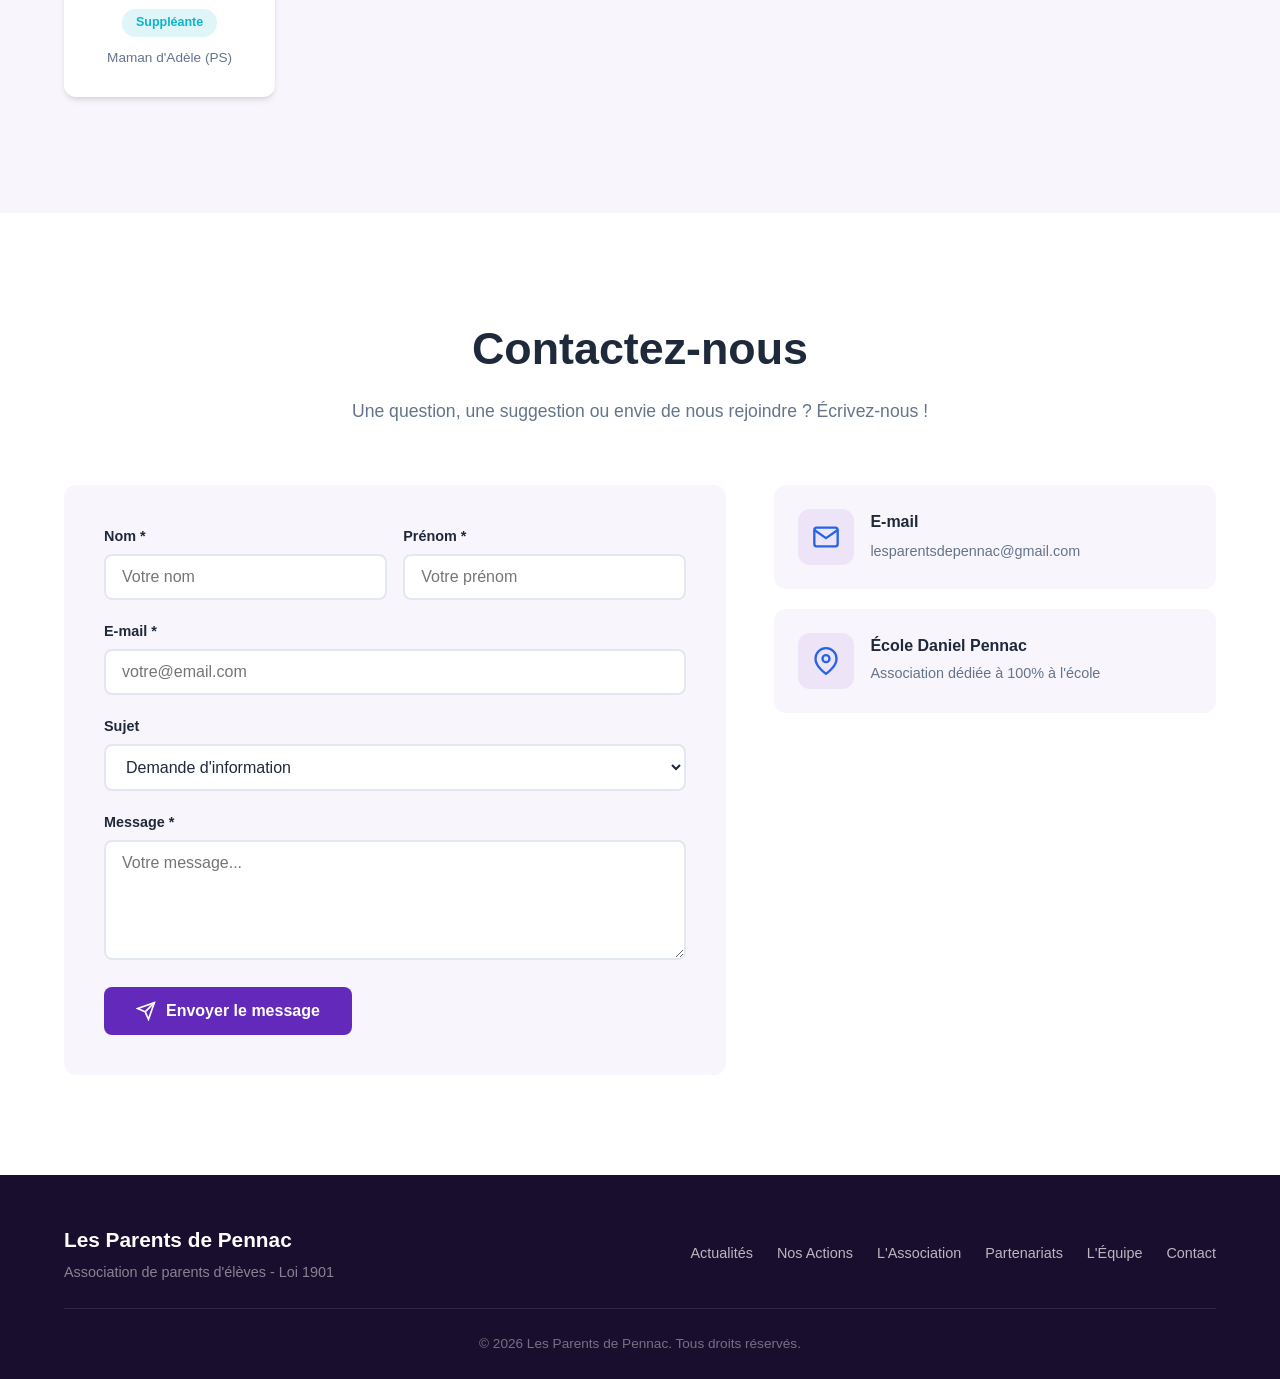
==== commit 93141fbf: "feat: ajout suivi des visiteurs via Cloudflare Web Analytics Co-Authored-By: Claude Opus 4.8 (1M con" ====
--- a/index.html
+++ b/index.html
@@ -33,5 +33,10 @@
 
     <script src="js/loader.js"></script>
     <script src="js/main.js" defer></script>
+
+    <!-- Cloudflare Web Analytics -->
+    <script defer src="https://static.cloudflareinsights.com/beacon.min.js"
+            data-cf-beacon='{"token": "8775a575f30a480fabe96071c9402327"}'></script>
+    <!-- Fin Cloudflare Web Analytics -->
 </body>
 </html>
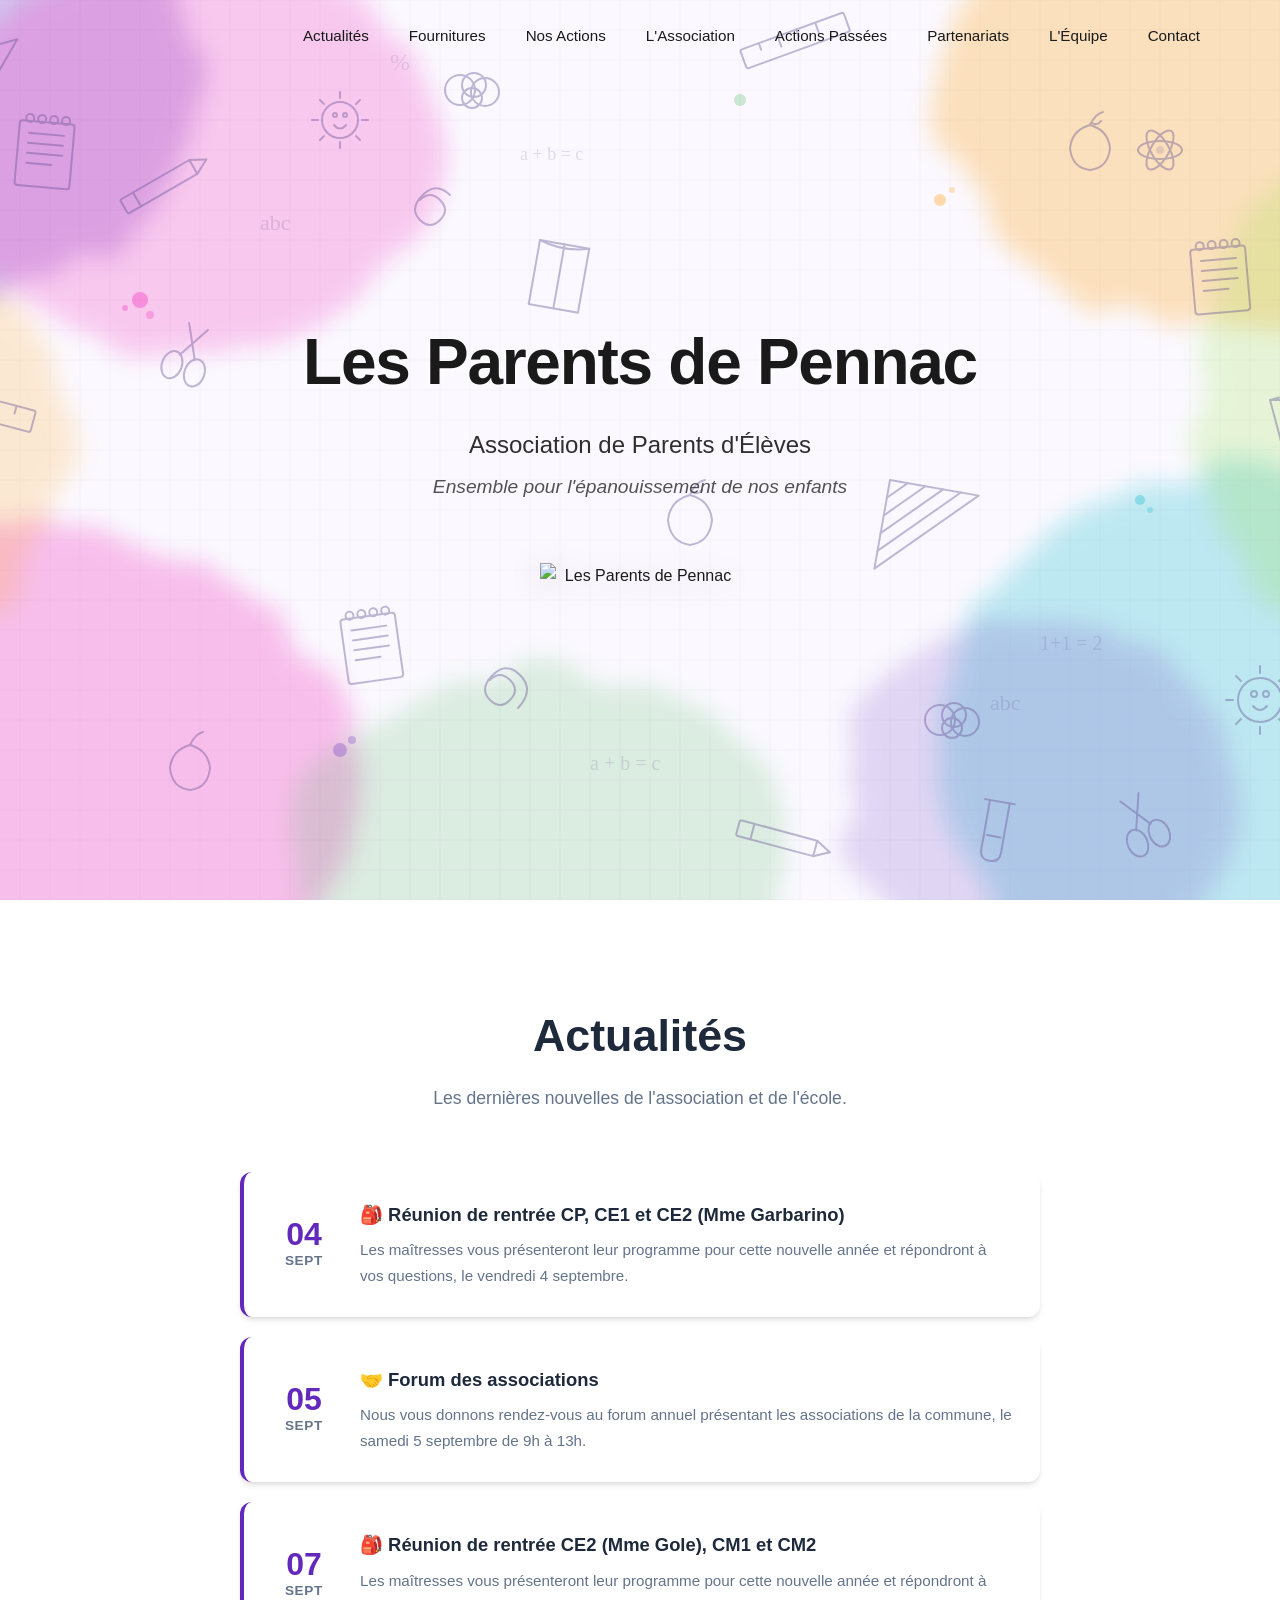
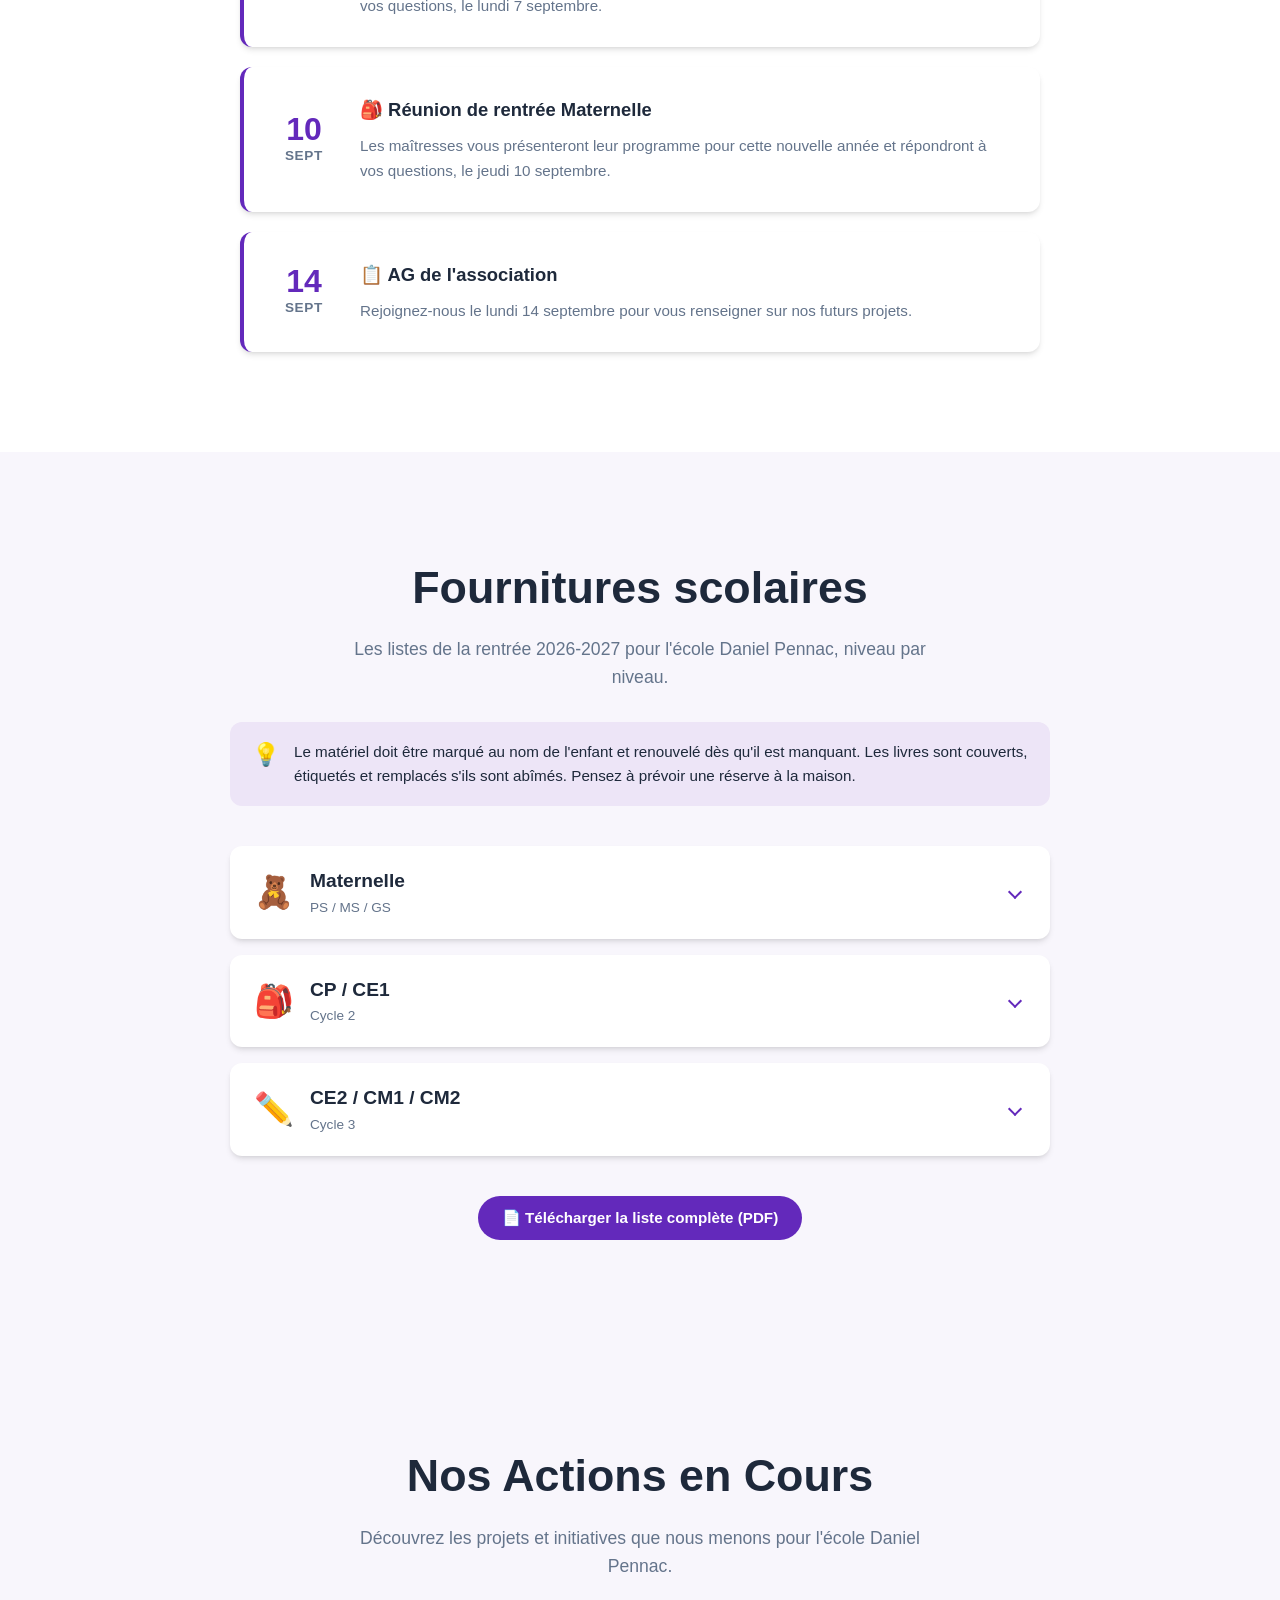
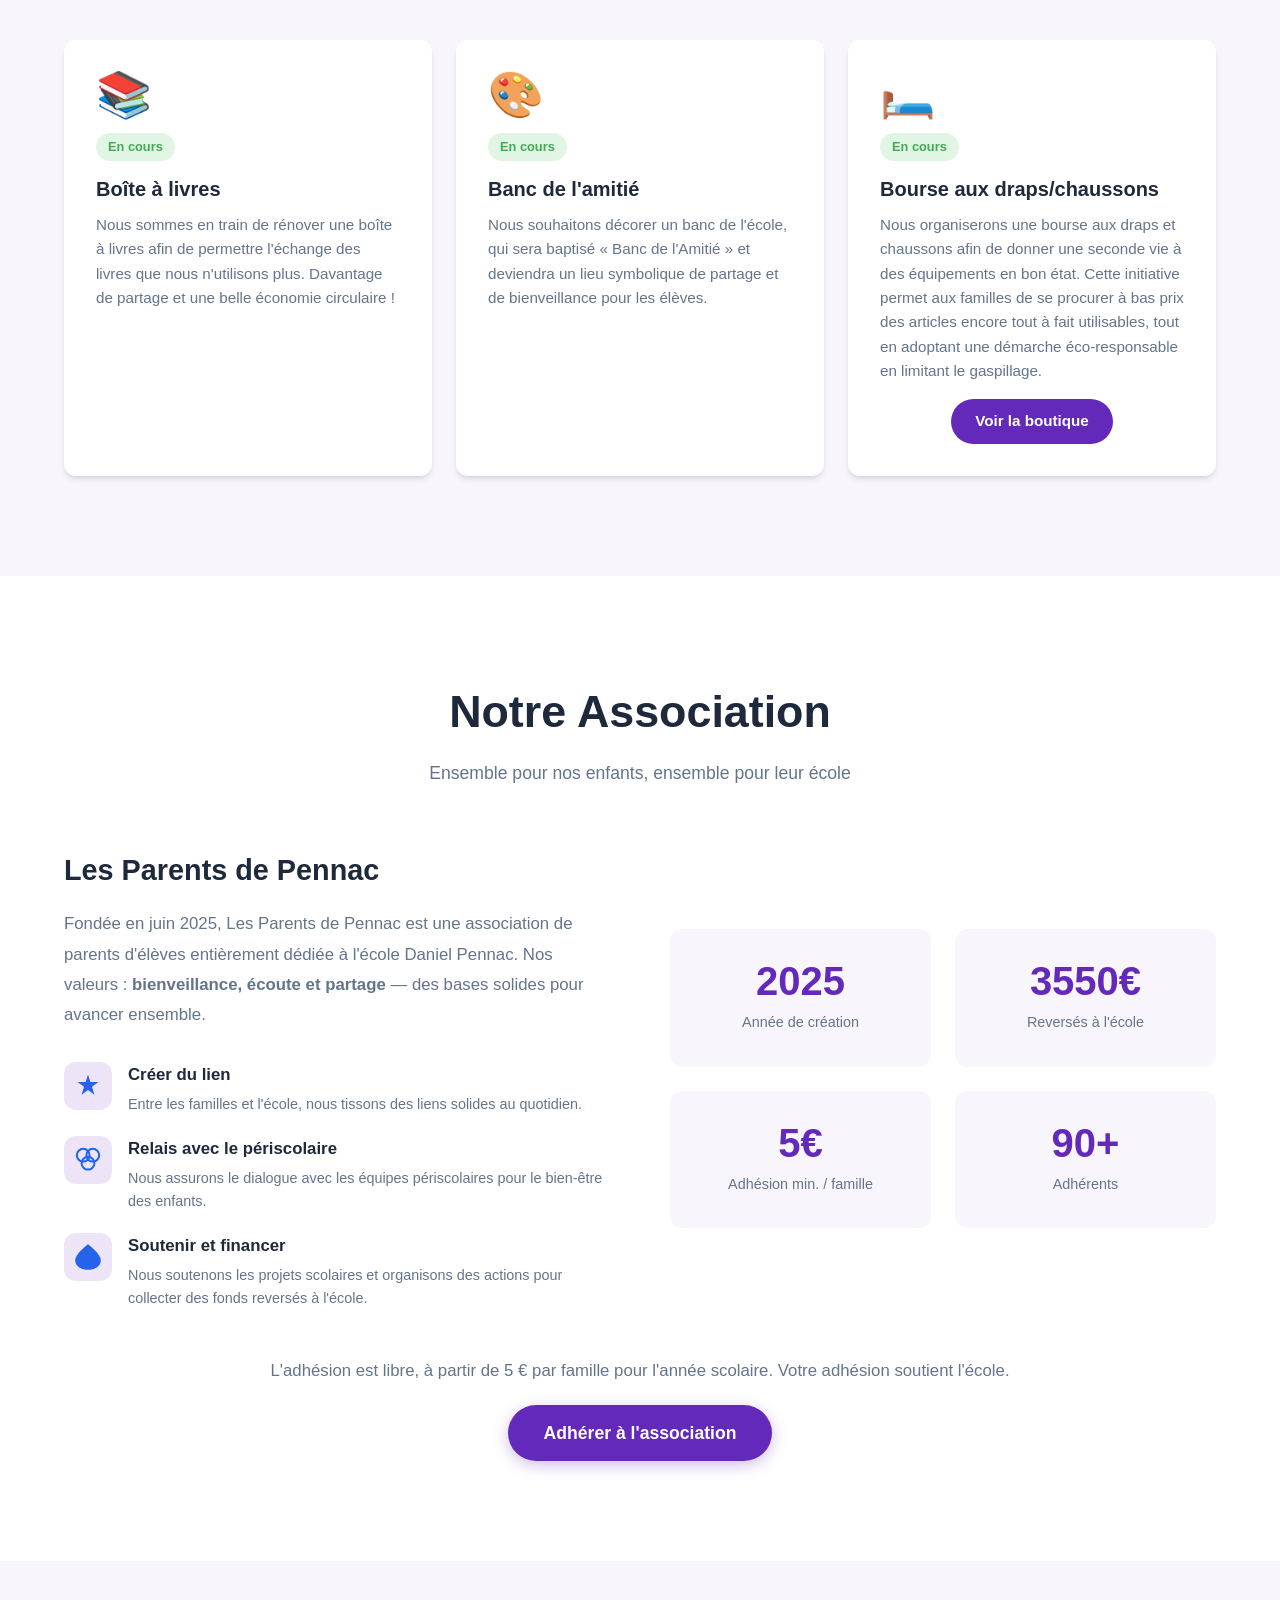
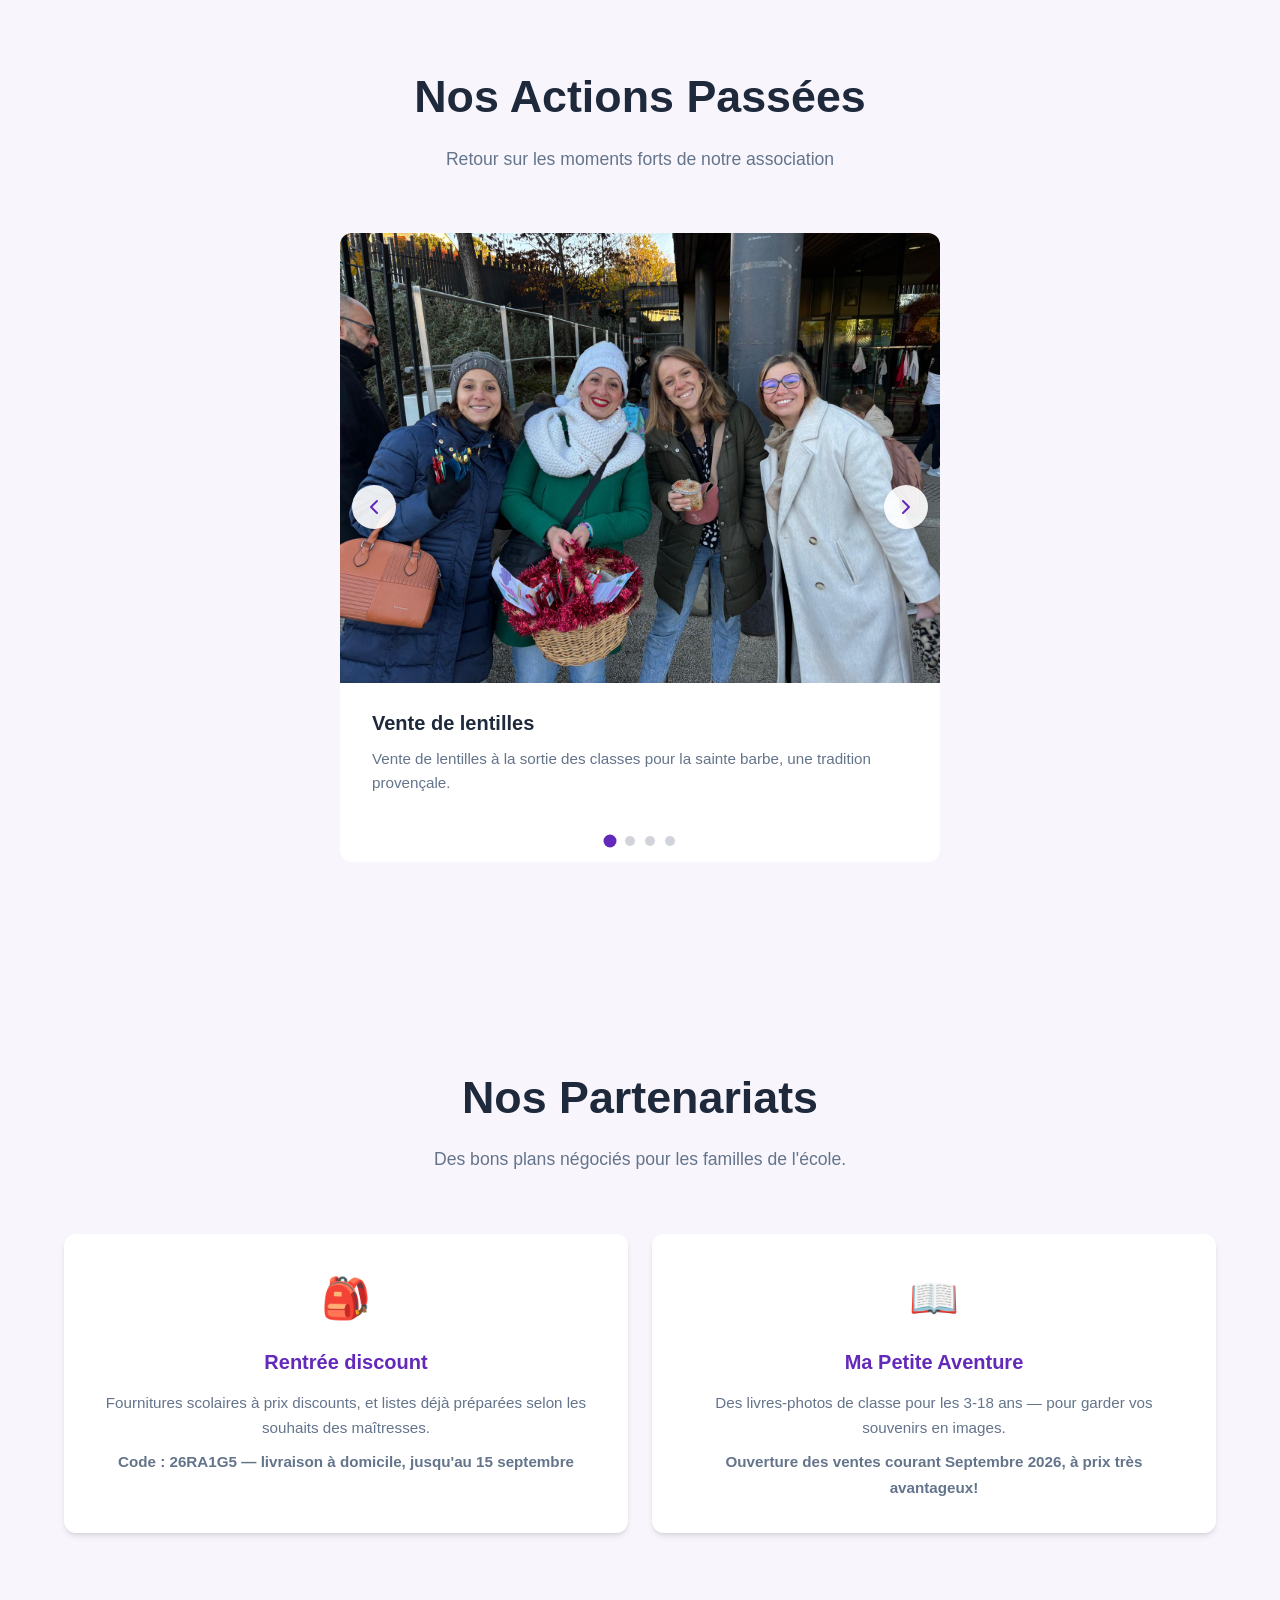
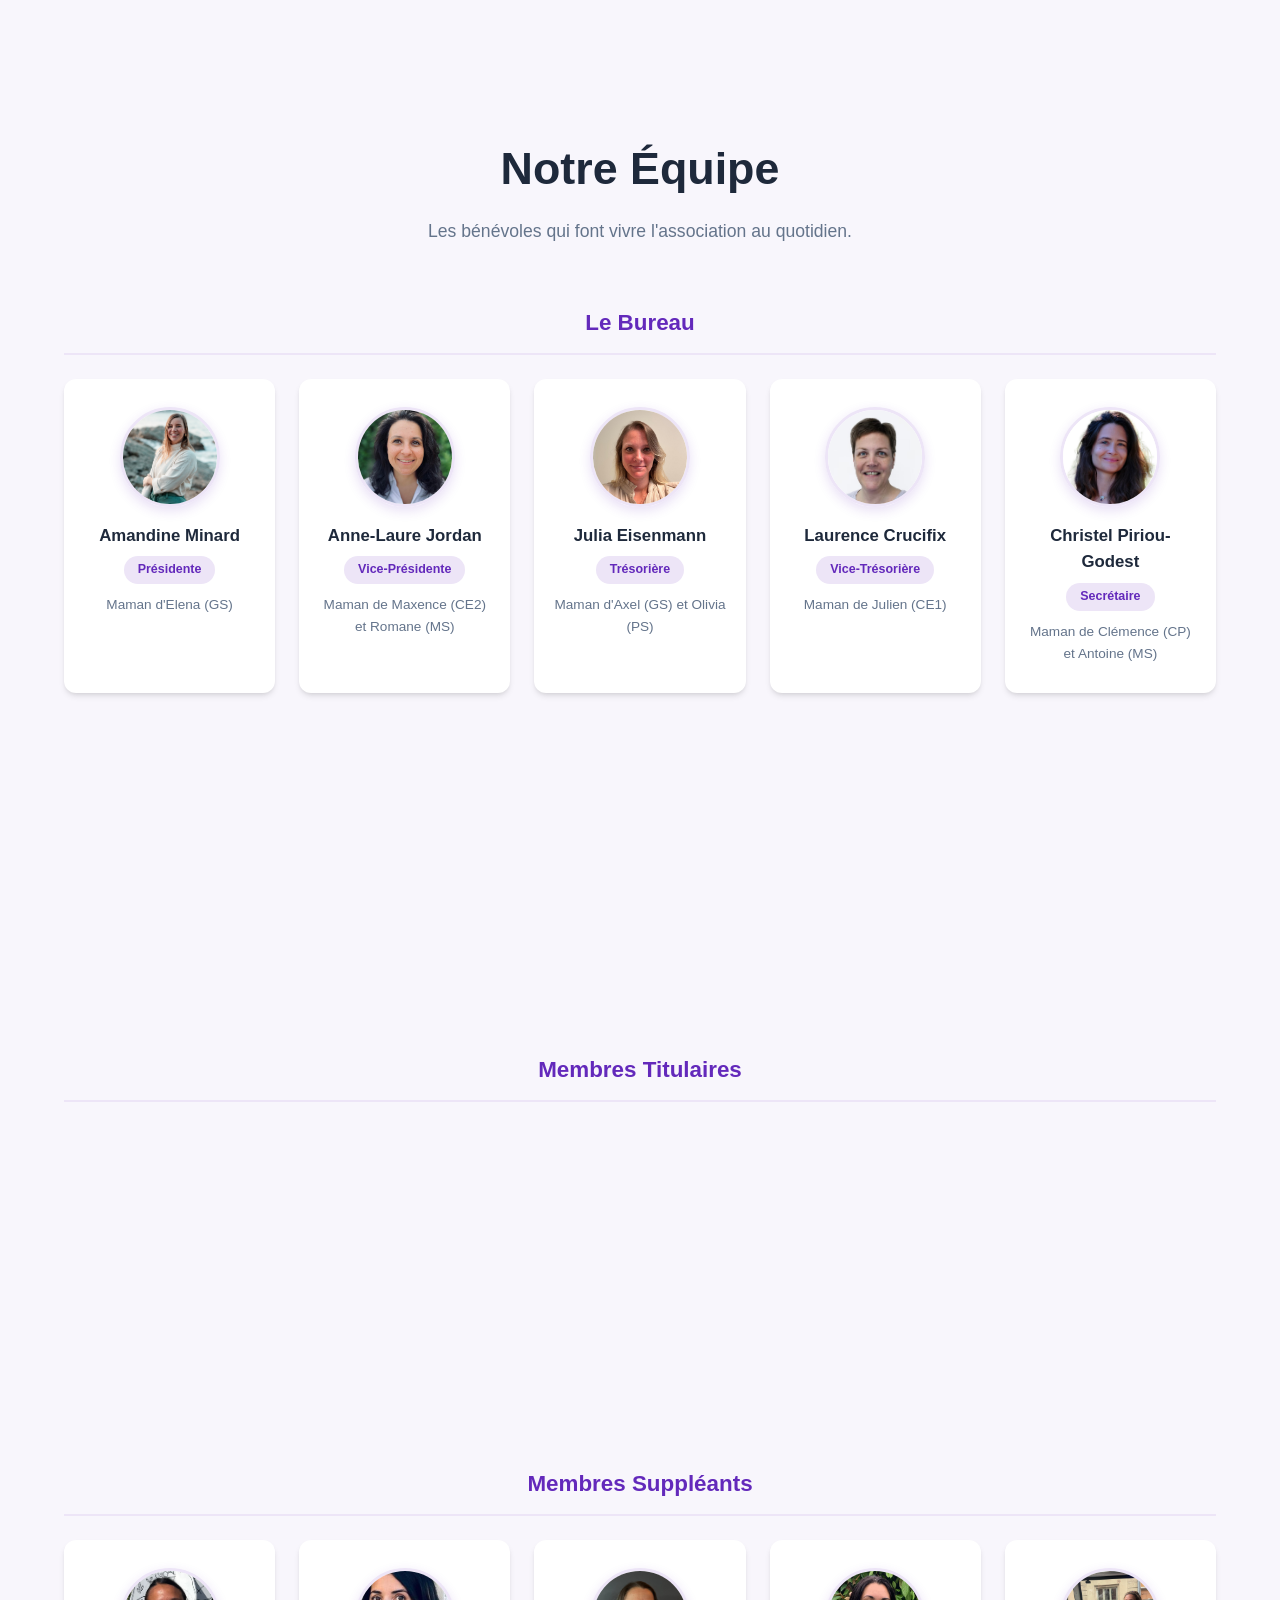
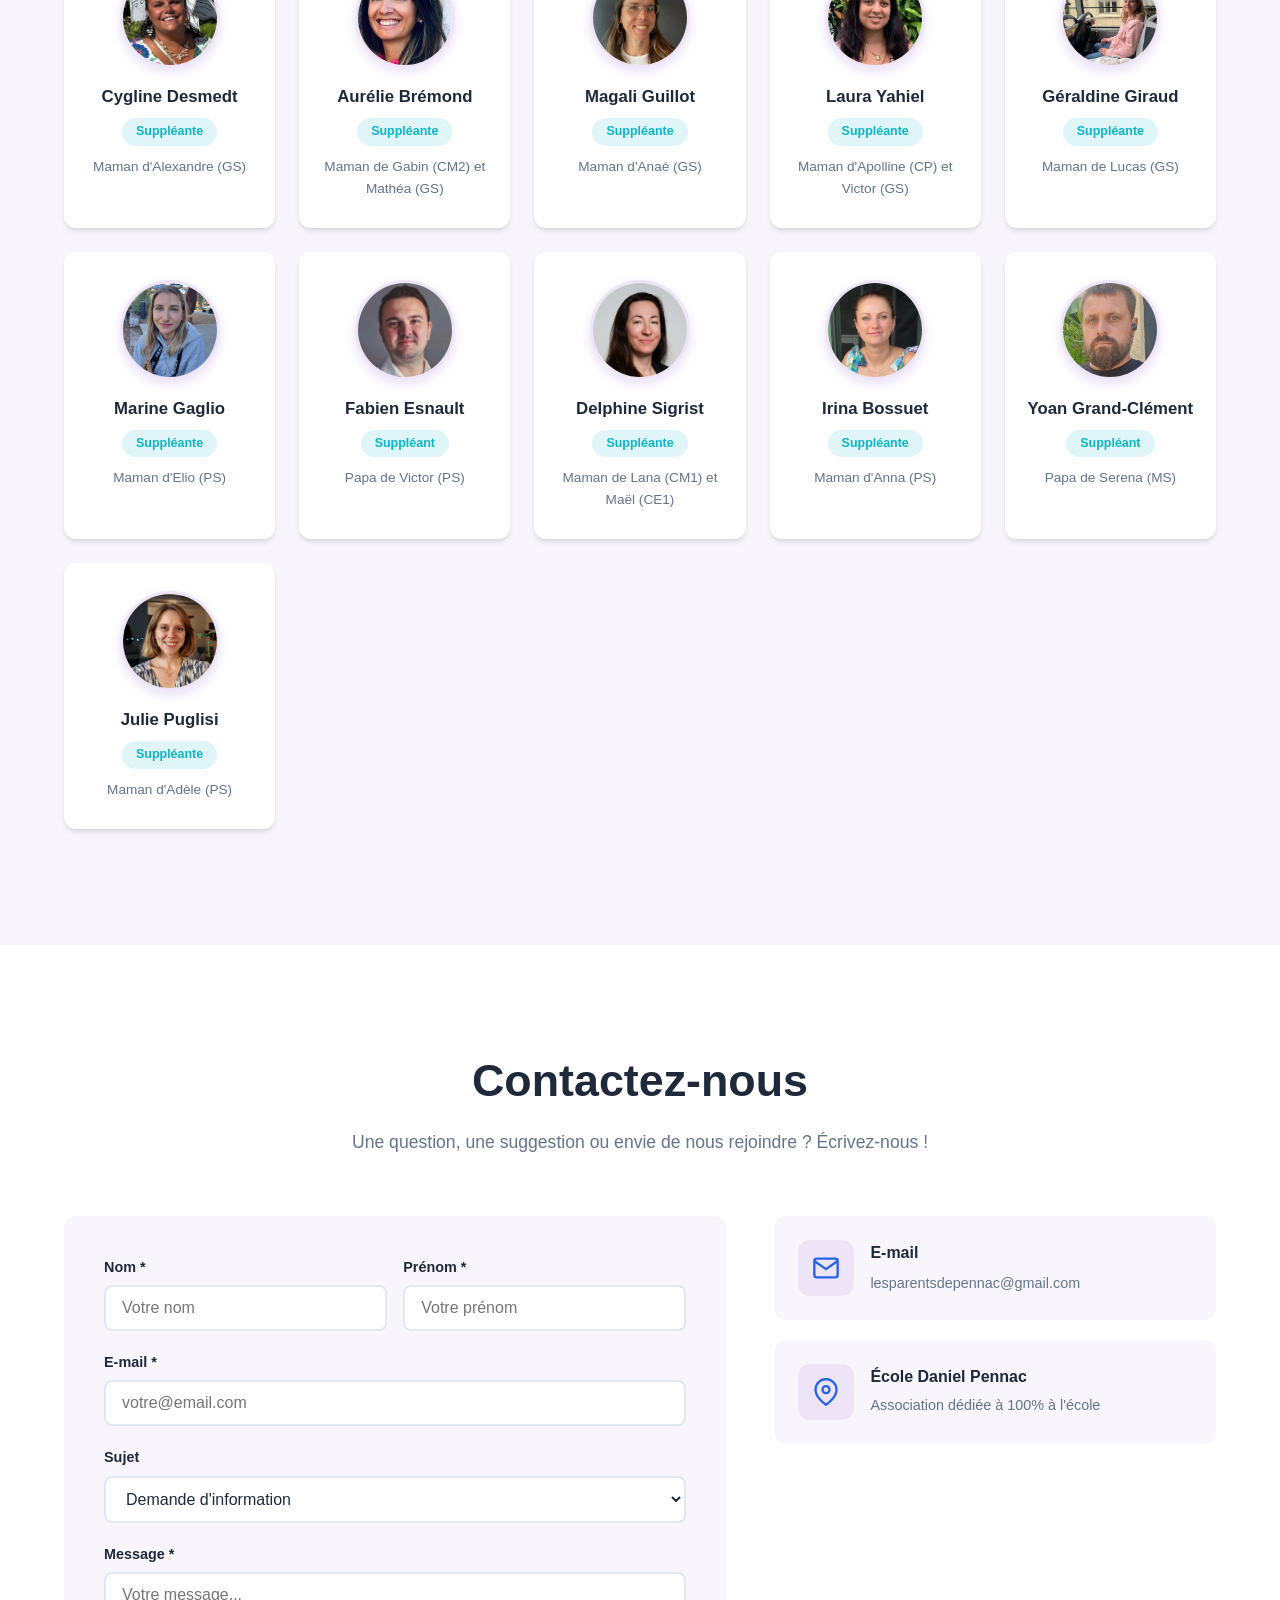
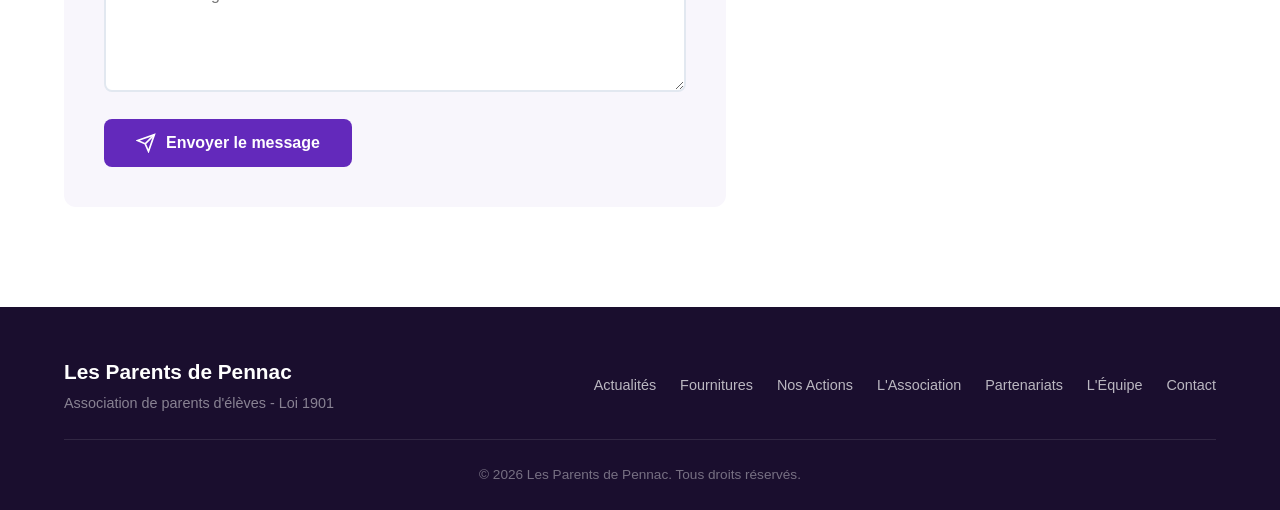
==== commit b3f60188: "feat: mise à jour du site pour la rentrée 2026-2027 - Fournitures : nouvelle section avec listes dép" ====
--- a/index.html
+++ b/index.html
@@ -10,6 +10,7 @@
     <link rel="stylesheet" href="css/sections.css">
     <link rel="stylesheet" href="css/news.css">
     <link rel="stylesheet" href="css/actions.css">
+    <link rel="stylesheet" href="css/supplies.css">
     <link rel="stylesheet" href="css/about.css">
     <link rel="stylesheet" href="css/past-actions.css">
     <link rel="stylesheet" href="css/partners.css">
@@ -23,6 +24,7 @@
     <div data-include="sections/navbar.html"></div>
     <div data-include="sections/hero.html"></div>
     <div data-include="sections/news.html"></div>
+    <div data-include="sections/supplies.html"></div>
     <div data-include="sections/actions.html"></div>
     <div data-include="sections/about.html"></div>
     <div data-include="sections/past-actions.html"></div>
--- a/css/supplies.css
+++ b/css/supplies.css
@@ -0,0 +1,175 @@
+/* ===== Fournitures scolaires ===== */
+.supplies-section {
+    background: var(--bg-alt);
+}
+
+.supplies-note {
+    display: flex;
+    align-items: flex-start;
+    gap: 14px;
+    max-width: 820px;
+    margin: -30px auto 40px;
+    padding: 18px 22px;
+    background: var(--primary-light);
+    border-radius: var(--radius);
+}
+
+.supplies-note-emoji {
+    font-size: 1.4rem;
+    line-height: 1.3;
+}
+
+.supplies-note p {
+    color: var(--text);
+    font-size: 0.95rem;
+}
+
+.supplies-list {
+    max-width: 820px;
+    margin: 0 auto;
+    display: flex;
+    flex-direction: column;
+    gap: 16px;
+}
+
+.supplies-item {
+    background: white;
+    border-radius: var(--radius);
+    box-shadow: var(--shadow);
+    overflow: hidden;
+    transition: var(--transition);
+}
+
+.supplies-item[open] {
+    box-shadow: var(--shadow-lg);
+}
+
+.supplies-item summary {
+    display: flex;
+    align-items: center;
+    gap: 16px;
+    padding: 20px 24px;
+    cursor: pointer;
+    list-style: none;
+    user-select: none;
+}
+
+.supplies-item summary::-webkit-details-marker {
+    display: none;
+}
+
+.supplies-item summary:hover {
+    background: var(--bg-alt);
+}
+
+.supplies-item summary:focus-visible {
+    outline: 2px solid var(--primary);
+    outline-offset: -2px;
+}
+
+.supplies-emoji {
+    font-size: 2rem;
+    line-height: 1;
+}
+
+.supplies-level {
+    flex: 1;
+    font-size: 1.2rem;
+    font-weight: 700;
+    color: var(--text);
+}
+
+.supplies-level small {
+    display: block;
+    font-size: 0.85rem;
+    font-weight: 500;
+    color: var(--text-light);
+}
+
+/* Chevron */
+.supplies-item summary::after {
+    content: "";
+    width: 10px;
+    height: 10px;
+    border-right: 2.5px solid var(--primary);
+    border-bottom: 2.5px solid var(--primary);
+    transform: rotate(45deg);
+    transition: transform var(--transition);
+    flex-shrink: 0;
+    margin-right: 6px;
+}
+
+.supplies-item[open] summary::after {
+    transform: rotate(-135deg);
+}
+
+.supplies-content {
+    padding: 4px 24px 28px;
+    border-top: 1px solid #eee8f6;
+}
+
+.supplies-content h4 {
+    font-size: 0.8rem;
+    font-weight: 700;
+    text-transform: uppercase;
+    letter-spacing: 0.06em;
+    color: var(--primary);
+    margin: 22px 0 8px;
+}
+
+.supplies-content h4 small {
+    display: block;
+    text-transform: none;
+    letter-spacing: normal;
+    font-size: 0.8rem;
+    font-weight: 500;
+    color: var(--text-light);
+}
+
+.supplies-content ul {
+    list-style: none;
+    padding: 0;
+    margin: 0;
+}
+
+.supplies-content li {
+    position: relative;
+    padding: 5px 0 5px 22px;
+    font-size: 0.95rem;
+    color: var(--text-light);
+}
+
+.supplies-content li::before {
+    content: "";
+    position: absolute;
+    left: 2px;
+    top: 13px;
+    width: 7px;
+    height: 7px;
+    border-radius: 2px;
+    background: var(--secondary);
+}
+
+.supplies-content strong {
+    color: var(--text);
+}
+
+.supplies-download {
+    text-align: center;
+    margin-top: 40px;
+}
+
+@media (max-width: 480px) {
+    .supplies-item summary {
+        padding: 16px;
+        gap: 12px;
+    }
+
+    .supplies-content {
+        padding: 4px 16px 24px;
+    }
+
+    .supplies-level {
+        font-size: 1.05rem;
+    }
+}
--- a/css/animations.css
+++ b/css/animations.css
@@ -18,9 +18,14 @@
 
 .news-card:nth-child(2).animate-on-scroll { transition-delay: 0.1s; }
 .news-card:nth-child(3).animate-on-scroll { transition-delay: 0.2s; }
+.news-card:nth-child(4).animate-on-scroll { transition-delay: 0.3s; }
+.news-card:nth-child(5).animate-on-scroll { transition-delay: 0.4s; }
 
 .partner-card:nth-child(2).animate-on-scroll { transition-delay: 0.1s; }
 .partner-card:nth-child(3).animate-on-scroll { transition-delay: 0.2s; }
+
+.supplies-item:nth-child(2).animate-on-scroll { transition-delay: 0.1s; }
+.supplies-item:nth-child(3).animate-on-scroll { transition-delay: 0.2s; }
 
 /* ===== Responsive ===== */
 @media (max-width: 768px) {
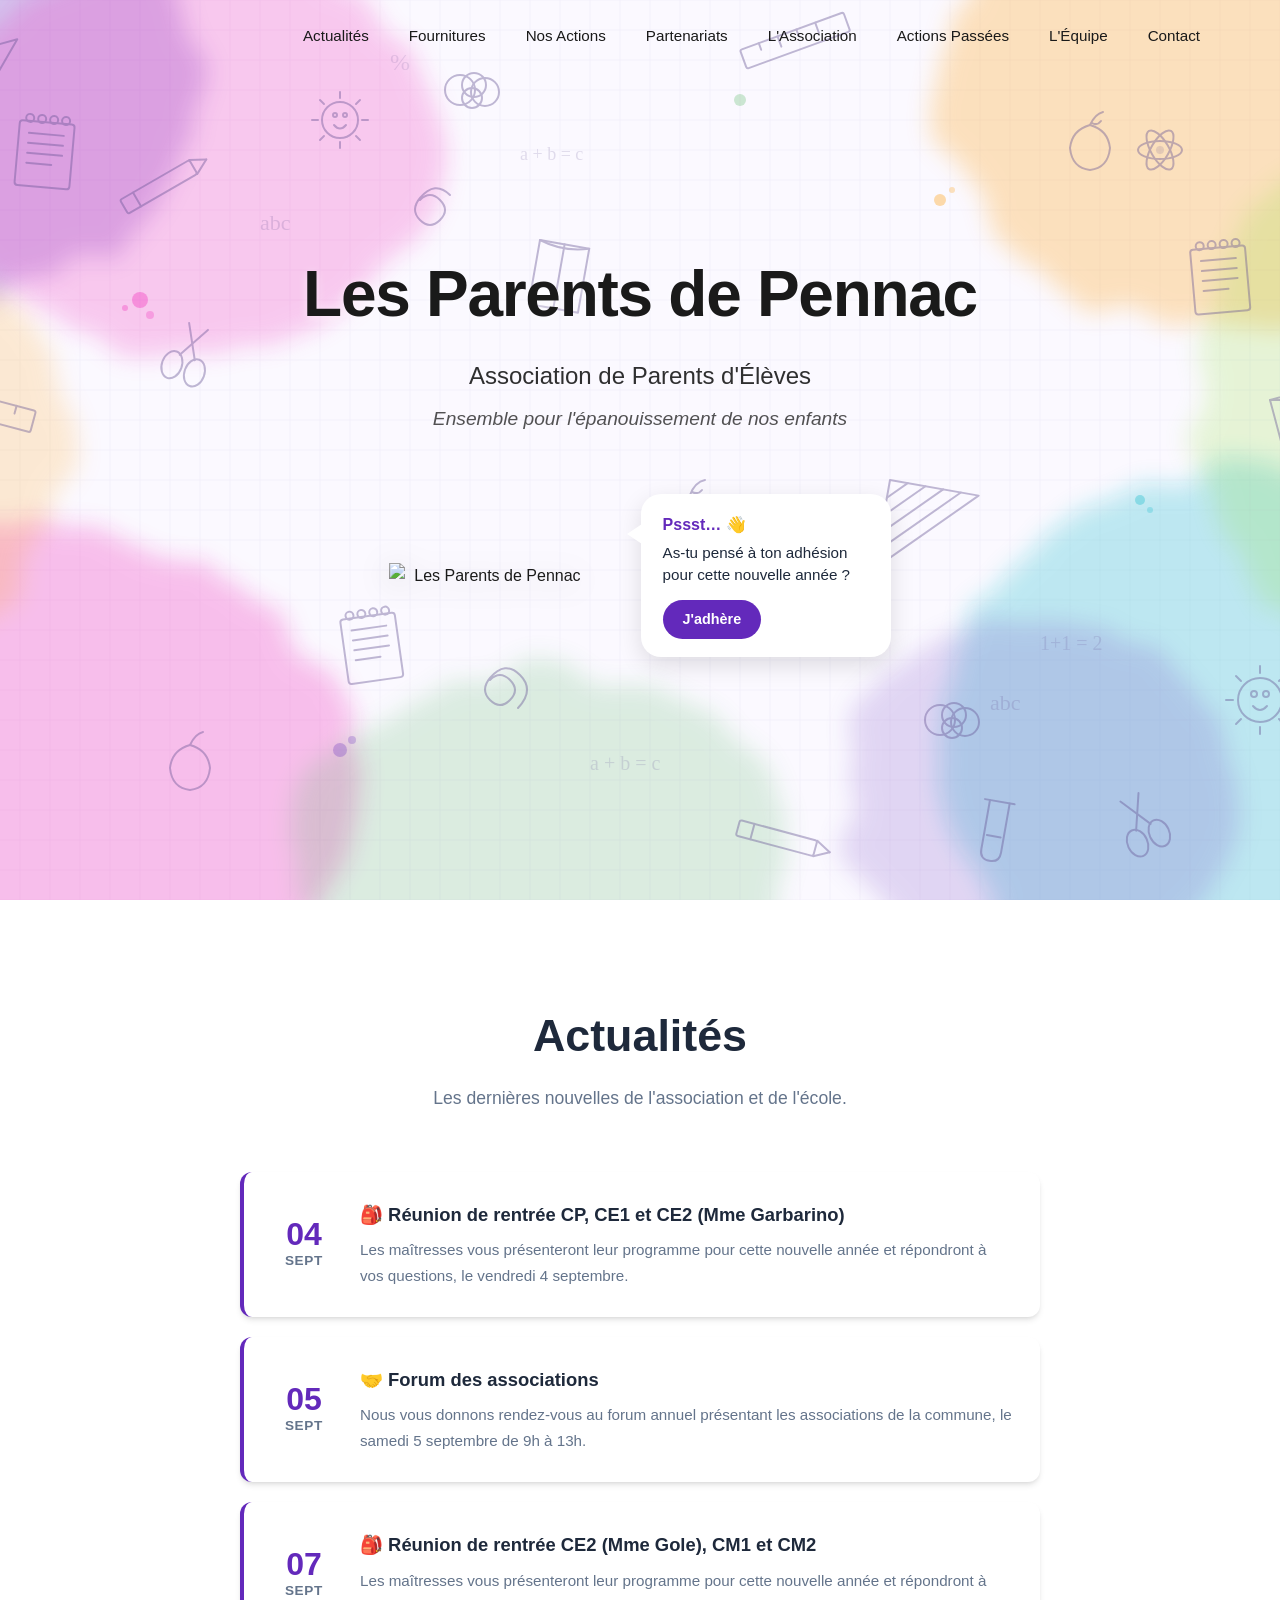
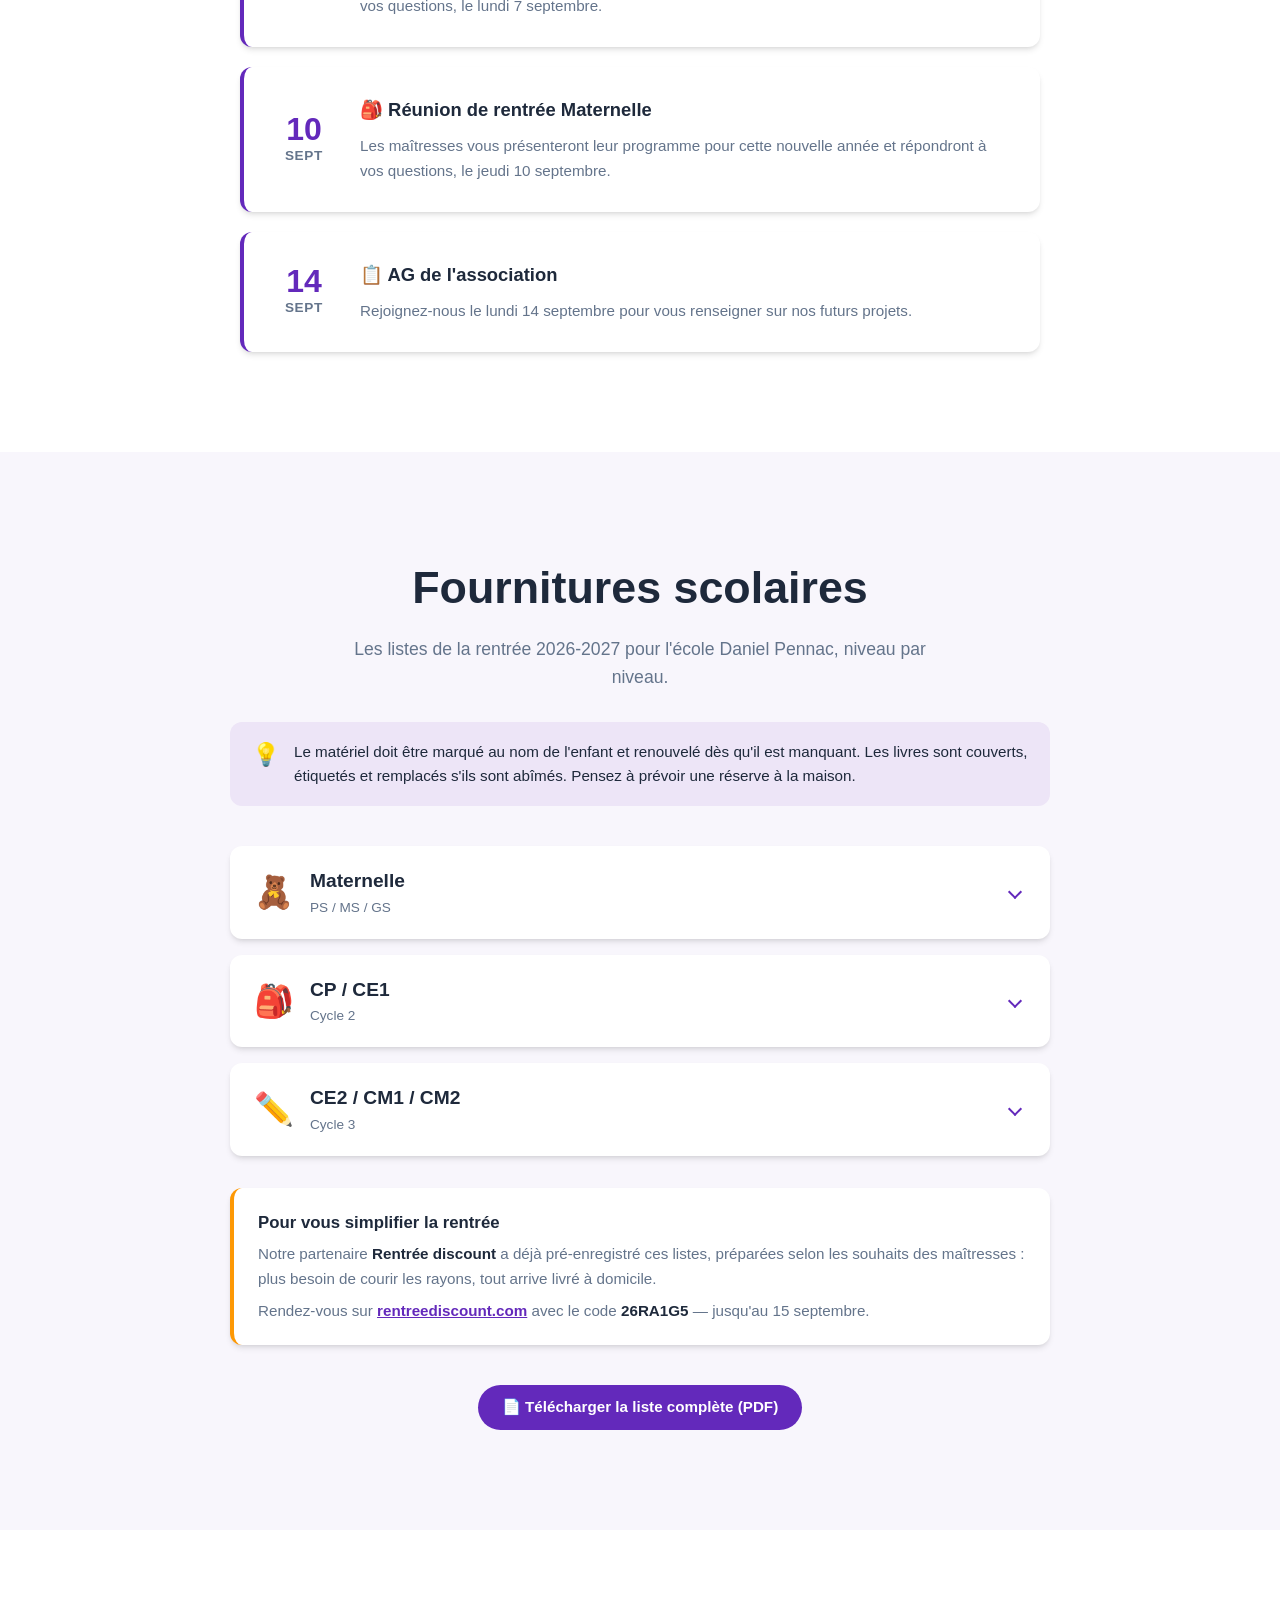
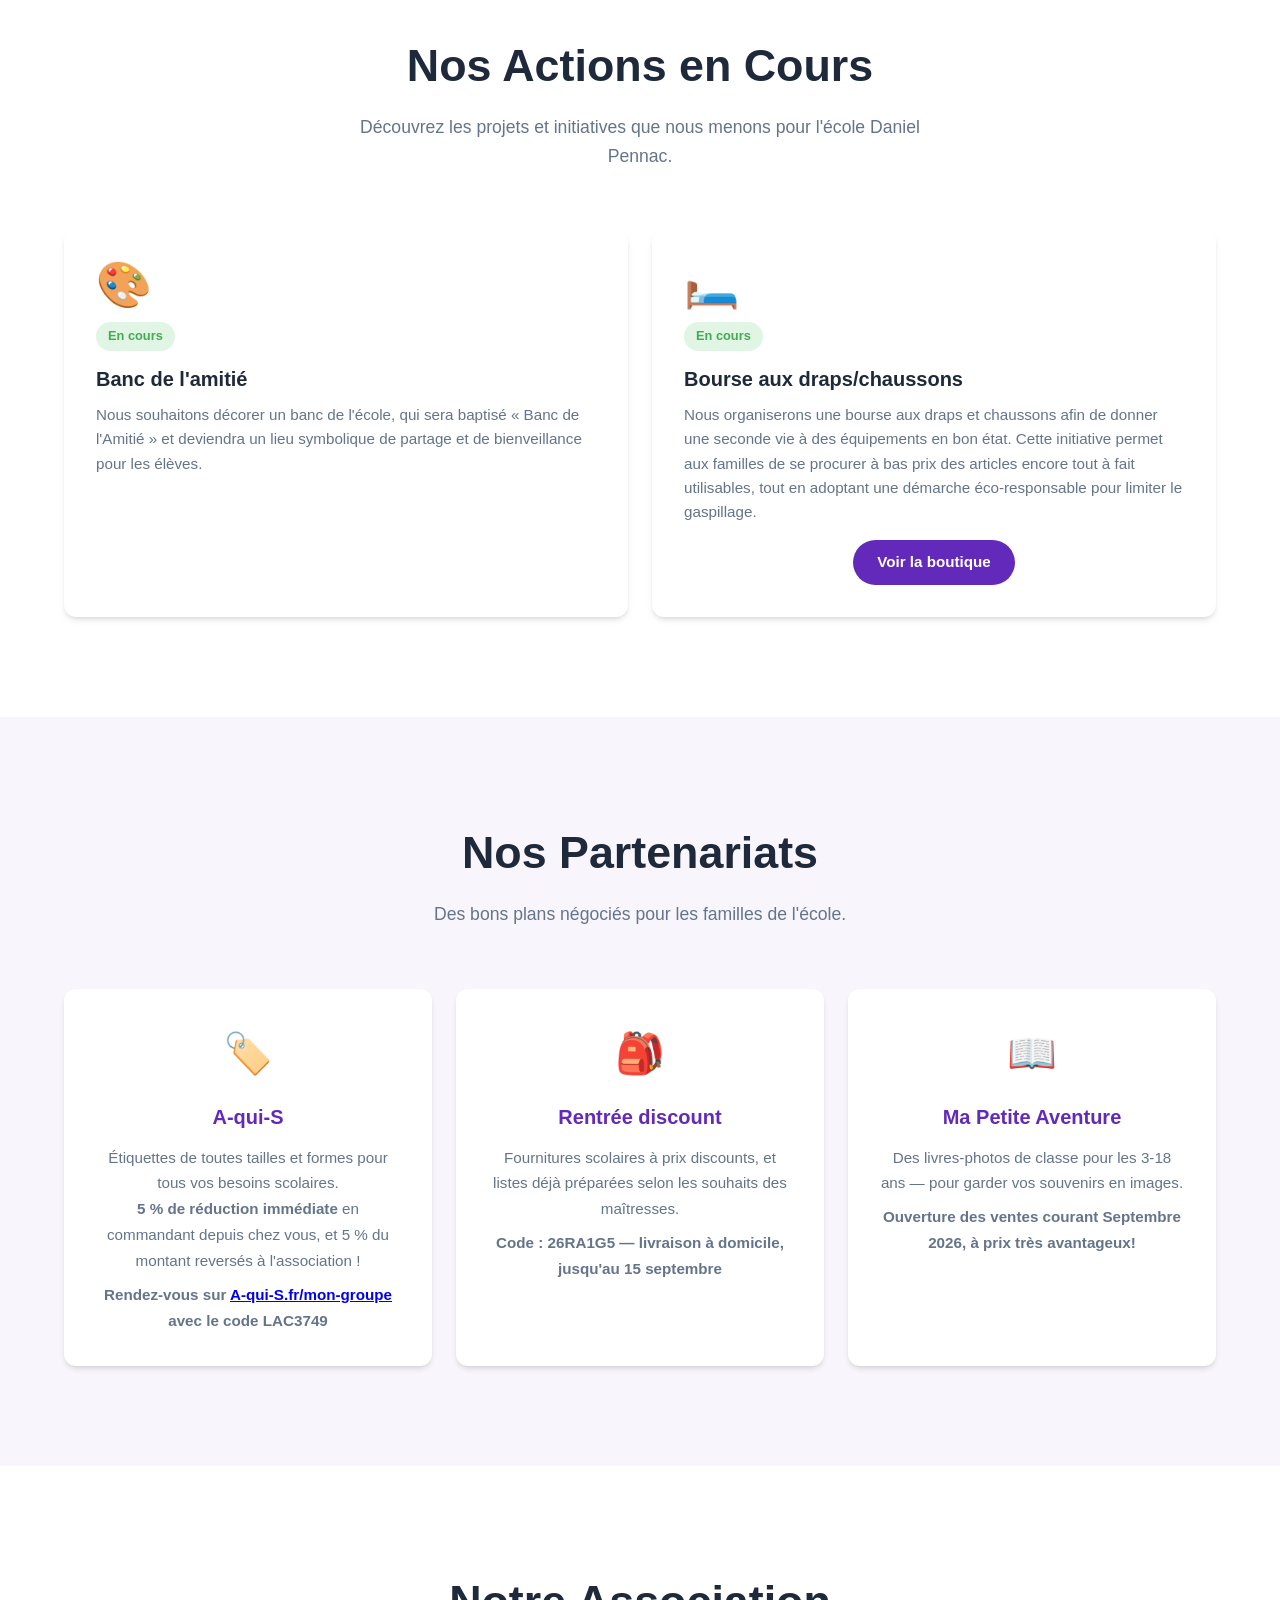
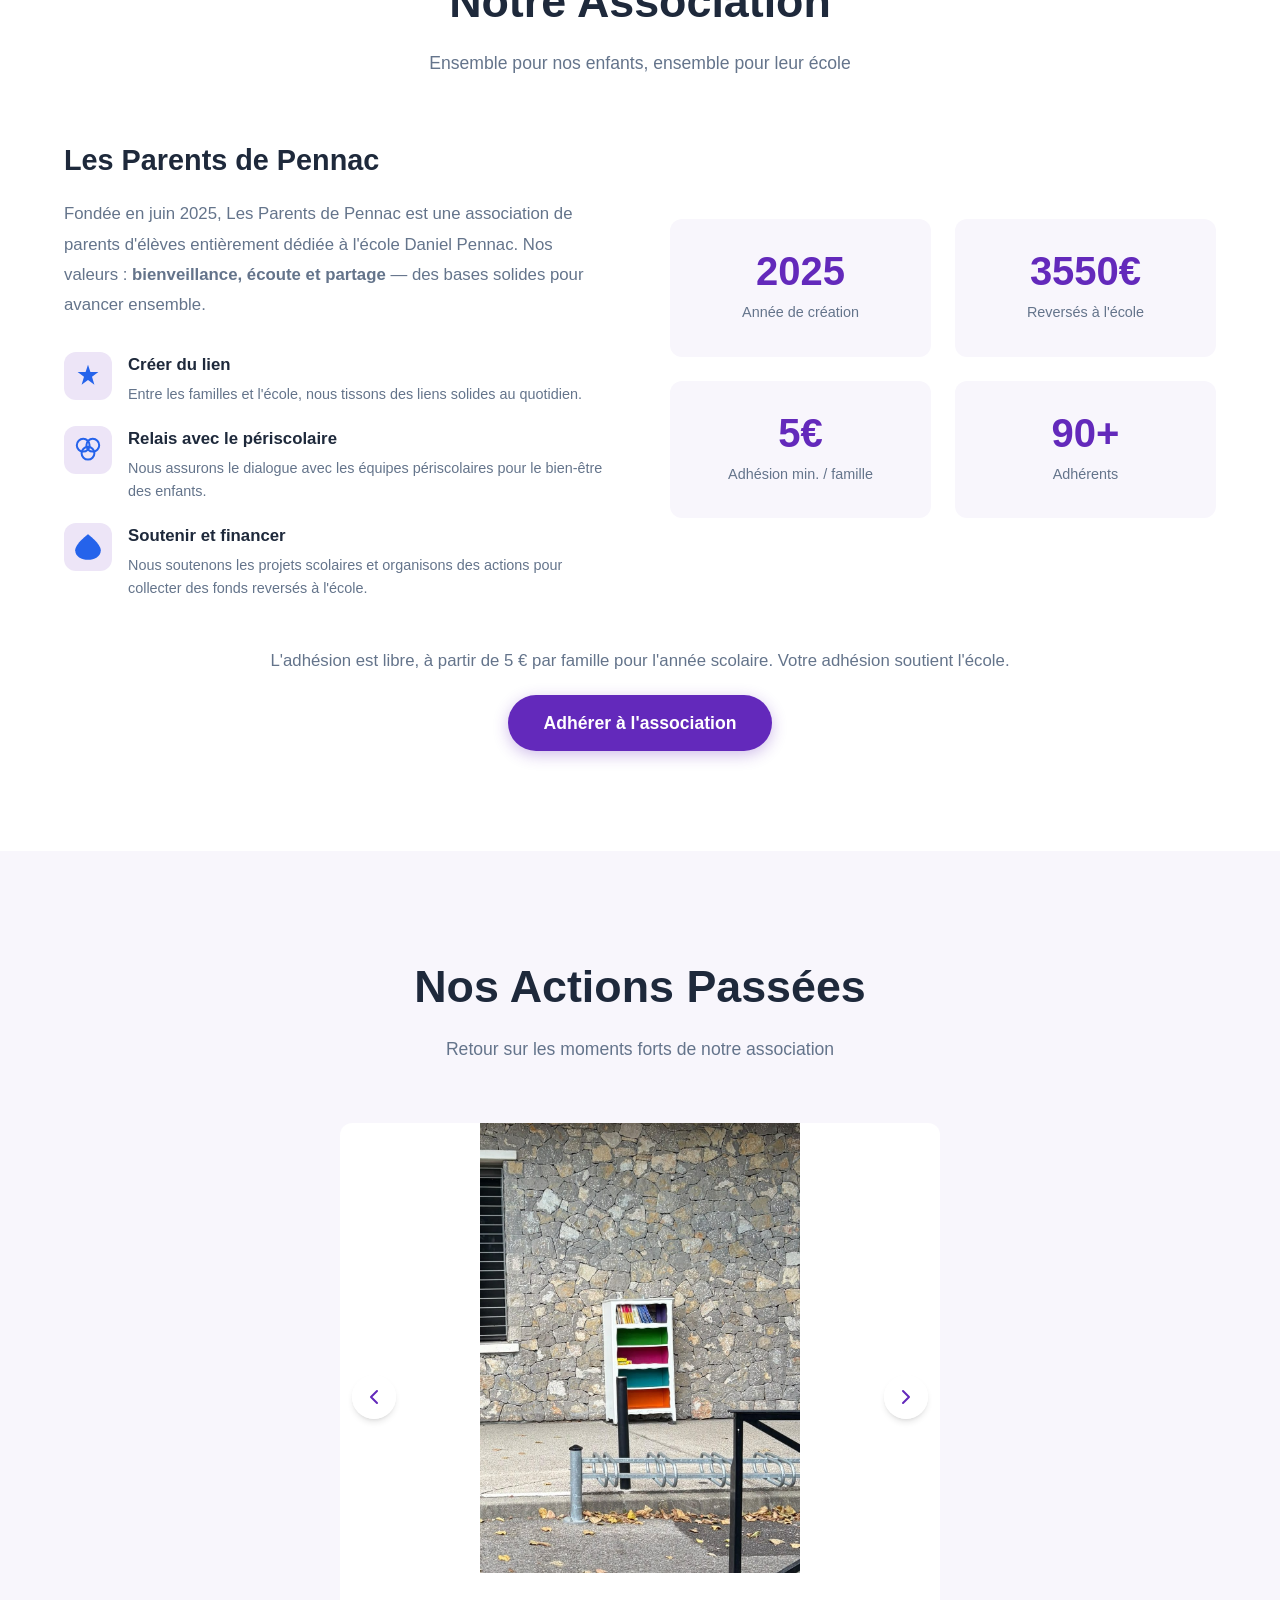
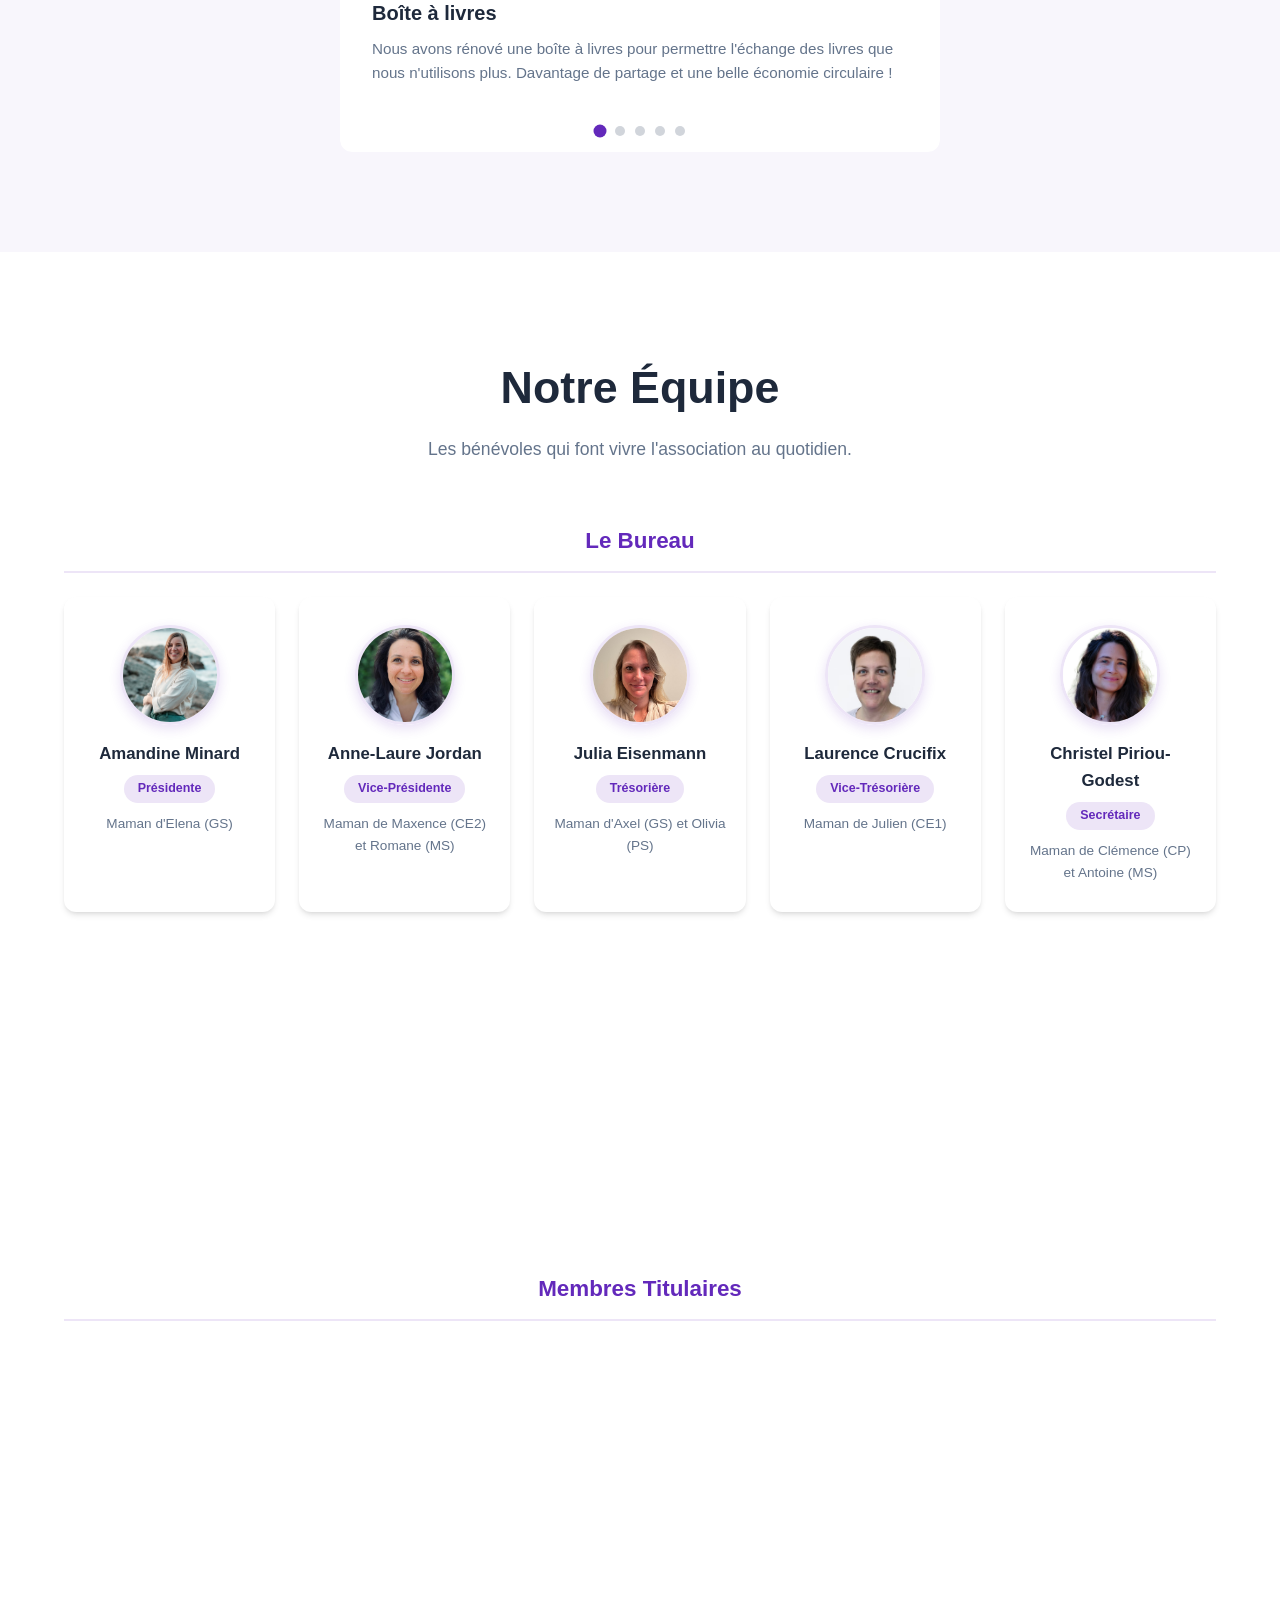
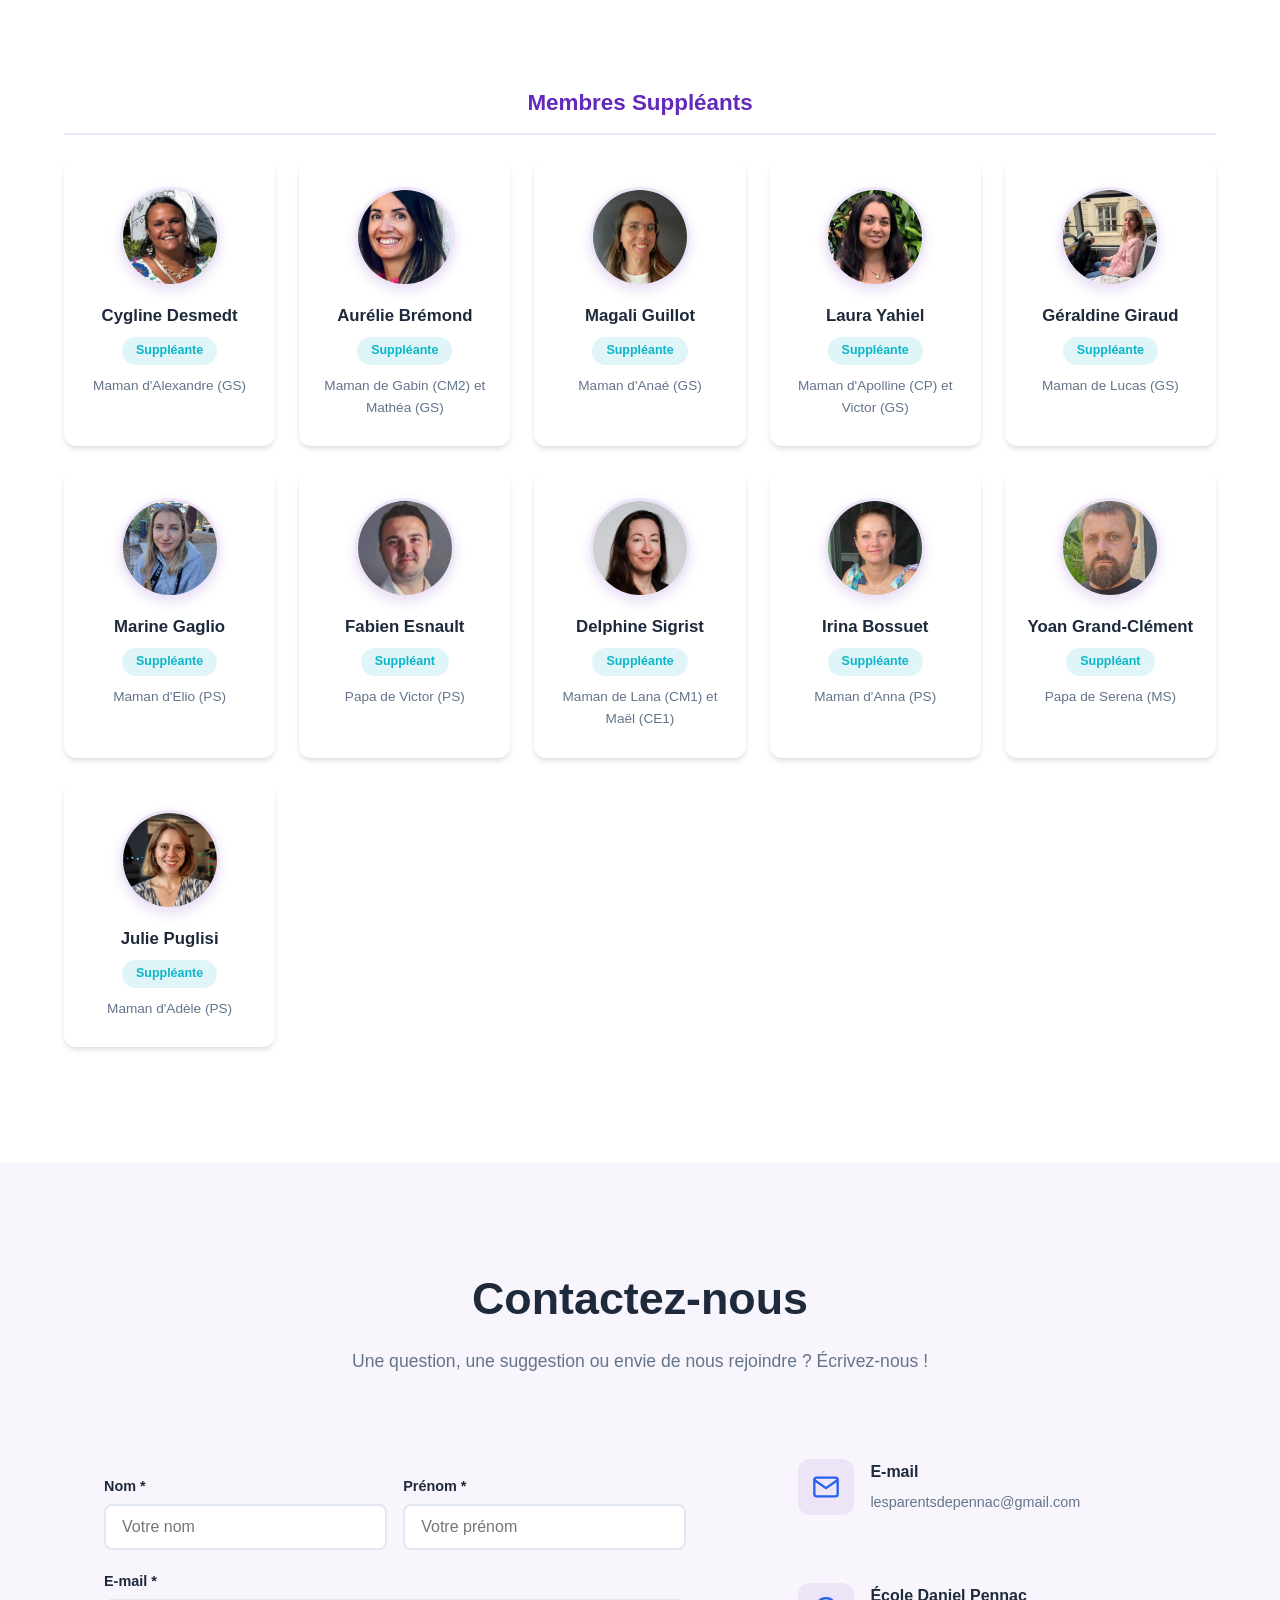
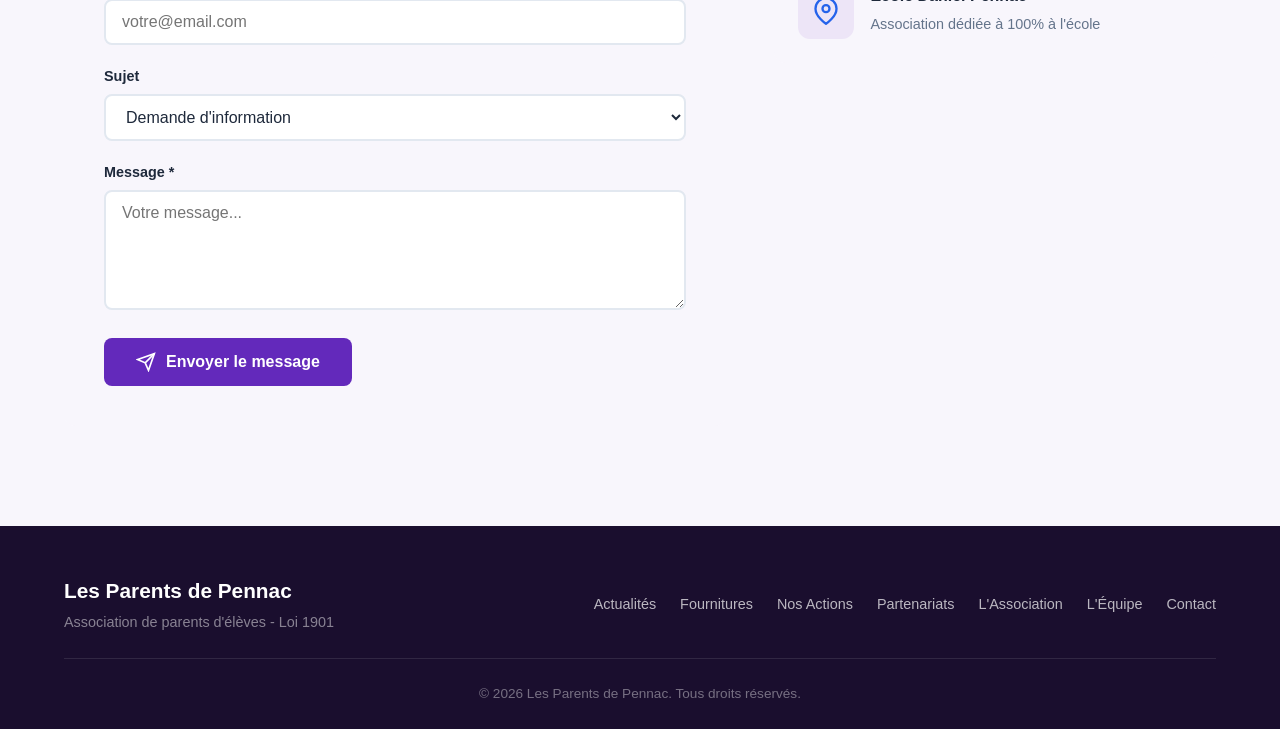
==== commit 0eaee864: "feat: rappel adhésion dans l'entête et réorganisation des sections - Hero : bulle cliquable du camél" ====
--- a/index.html
+++ b/index.html
@@ -26,9 +26,9 @@
     <div data-include="sections/news.html"></div>
     <div data-include="sections/supplies.html"></div>
     <div data-include="sections/actions.html"></div>
+    <div data-include="sections/partners.html"></div>
     <div data-include="sections/about.html"></div>
     <div data-include="sections/past-actions.html"></div>
-    <div data-include="sections/partners.html"></div>
     <div data-include="sections/team.html"></div>
     <div data-include="sections/contact.html"></div>
     <div data-include="sections/footer.html"></div>
--- a/css/hero.css
+++ b/css/hero.css
@@ -66,4 +66,86 @@
     filter: drop-shadow(0 4px 15px rgba(0, 0, 0, 0.15));
 }
 
+/* ===== Bulle de rappel adhésion ===== */
+.hero-bubble {
+    position: relative;
+    display: block;
+    max-width: 250px;
+    text-align: left;
+    background: white;
+    border-radius: 20px;
+    padding: 18px 22px;
+    box-shadow: 0 8px 24px rgba(0, 0, 0, 0.12);
+    text-decoration: none;
+    transition: var(--transition);
+}
 
+.hero-bubble:hover {
+    transform: translateY(-3px);
+    box-shadow: 0 14px 30px rgba(0, 0, 0, 0.18);
+}
+
+/* Queue de la bulle, pointée vers le caméléon */
+.hero-bubble::before {
+    content: "";
+    position: absolute;
+    left: -14px;
+    top: 30px;
+    border-top: 10px solid transparent;
+    border-bottom: 10px solid transparent;
+    border-right: 15px solid white;
+}
+
+.hero-bubble-title {
+    display: block;
+    font-size: 1rem;
+    font-weight: 800;
+    color: var(--primary);
+    margin-bottom: 4px;
+}
+
+.hero-bubble-text {
+    display: block;
+    font-size: 0.95rem;
+    line-height: 1.45;
+    color: var(--text);
+}
+
+.hero-bubble-cta {
+    display: inline-block;
+    margin-top: 14px;
+    padding: 8px 20px;
+    background: var(--primary);
+    color: white;
+    border-radius: 50px;
+    font-size: 0.9rem;
+    font-weight: 600;
+}
+
+.hero-bubble:hover .hero-bubble-cta {
+    background: var(--primary-dark);
+}
+
+@media (max-width: 600px) {
+    .hero-bottom {
+        flex-direction: column;
+        gap: 24px;
+    }
+
+    .hero-bubble {
+        max-width: 300px;
+        text-align: center;
+    }
+
+    .hero-bubble::before {
+        left: 50%;
+        top: -14px;
+        transform: translateX(-50%);
+        border-top: none;
+        border-left: 10px solid transparent;
+        border-right: 10px solid transparent;
+        border-bottom: 15px solid white;
+    }
+}
+
+
--- a/css/actions.css
+++ b/css/actions.css
@@ -1,6 +1,6 @@
 /* ===== Actions ===== */
 .actions-section {
-    background: var(--bg-alt);
+    background: var(--bg);
 }
 
 .actions-grid {
--- a/css/supplies.css
+++ b/css/supplies.css
@@ -154,6 +154,43 @@
     color: var(--text);
 }
 
+.supplies-tip {
+    display: flex;
+    align-items: flex-start;
+    gap: 16px;
+    max-width: 820px;
+    margin: 32px auto 0;
+    padding: 22px 24px;
+    background: white;
+    border-left: 4px solid var(--secondary);
+    border-radius: var(--radius);
+    box-shadow: var(--shadow);
+}
+
+.supplies-tip h4 {
+    font-size: 1.05rem;
+    color: var(--text);
+    margin-bottom: 6px;
+}
+
+.supplies-tip p {
+    color: var(--text-light);
+    font-size: 0.95rem;
+}
+
+.supplies-tip p + p {
+    margin-top: 8px;
+}
+
+.supplies-tip strong {
+    color: var(--text);
+}
+
+.supplies-tip a {
+    color: var(--primary);
+    font-weight: 600;
+}
+
 .supplies-download {
     text-align: center;
     margin-top: 40px;
--- a/css/about.css
+++ b/css/about.css
@@ -1,4 +1,8 @@
 /* ===== About ===== */
+.about-section {
+    background: var(--bg);
+}
+
 .about-content {
     display: grid;
     grid-template-columns: 1fr 1fr;
--- a/css/past-actions.css
+++ b/css/past-actions.css
@@ -77,15 +77,21 @@
 
 .carousel-image {
     width: 100%;
-    display: flex;
+    aspect-ratio: 4 / 3;
+    display: flex;
+    align-items: center;
     justify-content: center;
-    background: var(--primary-light);
+    overflow: hidden;
+    background: white;
 }
 
 .carousel-image img {
     max-width: 100%;
+    max-height: 100%;
+    width: auto;
     height: auto;
     display: block;
+    object-fit: contain;
 }
 
 .carousel-caption {
--- a/css/team.css
+++ b/css/team.css
@@ -1,6 +1,6 @@
 /* ===== Team / Trombinoscope ===== */
 .team-section {
-    background: var(--bg-alt);
+    background: var(--bg);
 }
 
 .team-group-title {
--- a/css/contact.css
+++ b/css/contact.css
@@ -1,4 +1,8 @@
 /* ===== Contact ===== */
+.contact-section {
+    background: var(--bg-alt);
+}
+
 .contact-content {
     display: grid;
     grid-template-columns: 1.2fr 0.8fr;
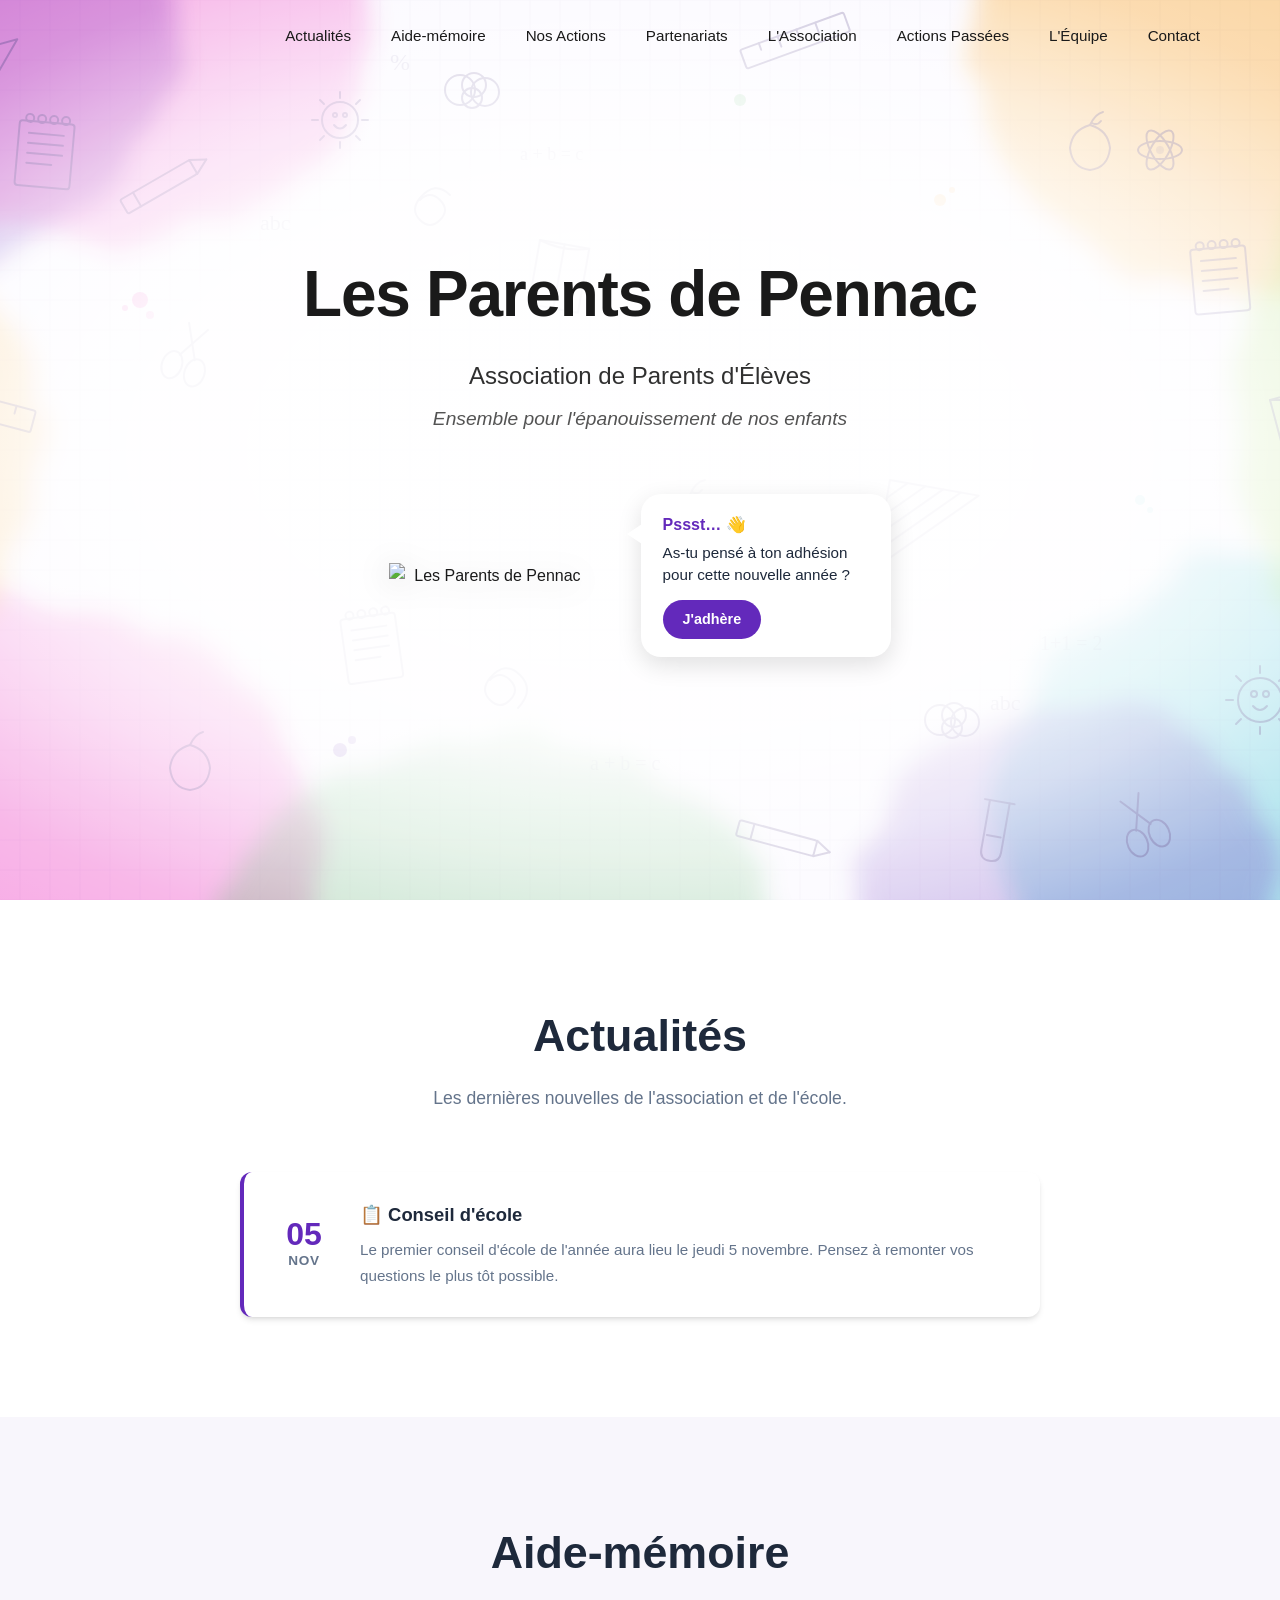
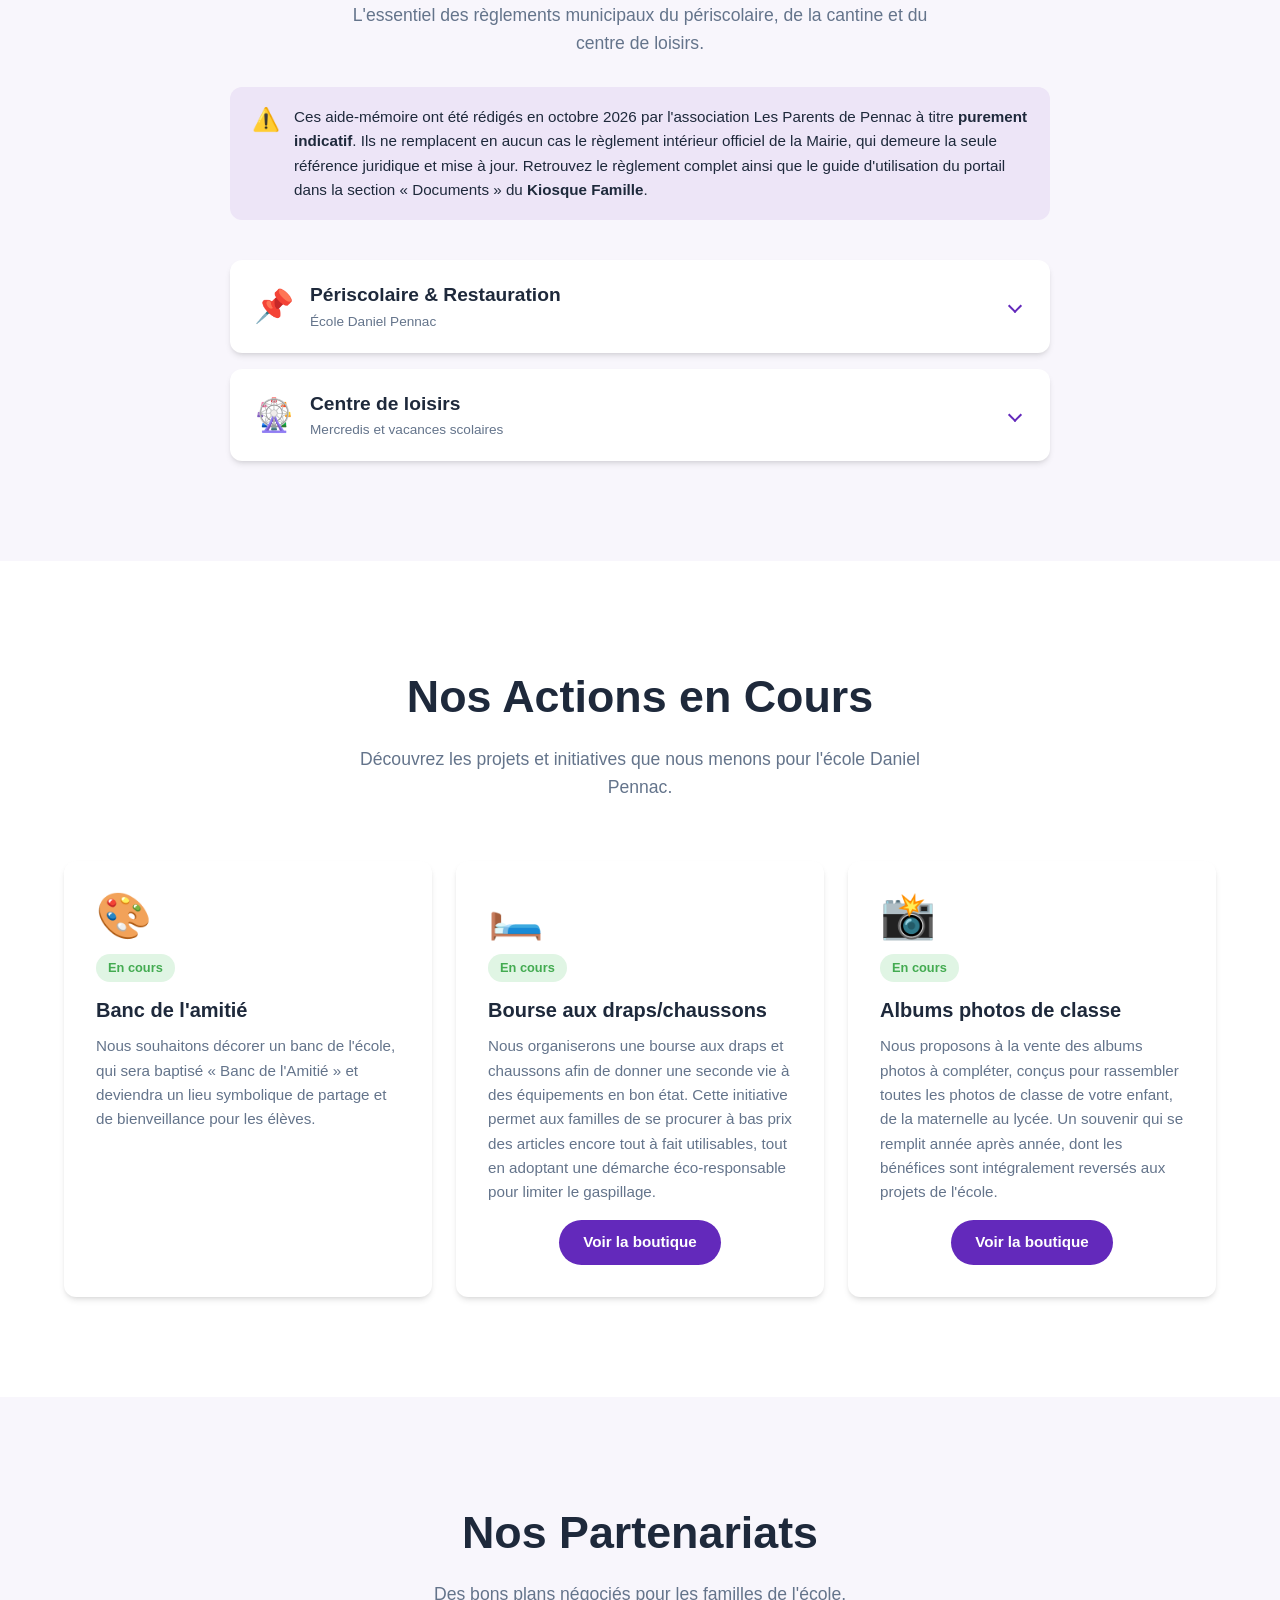
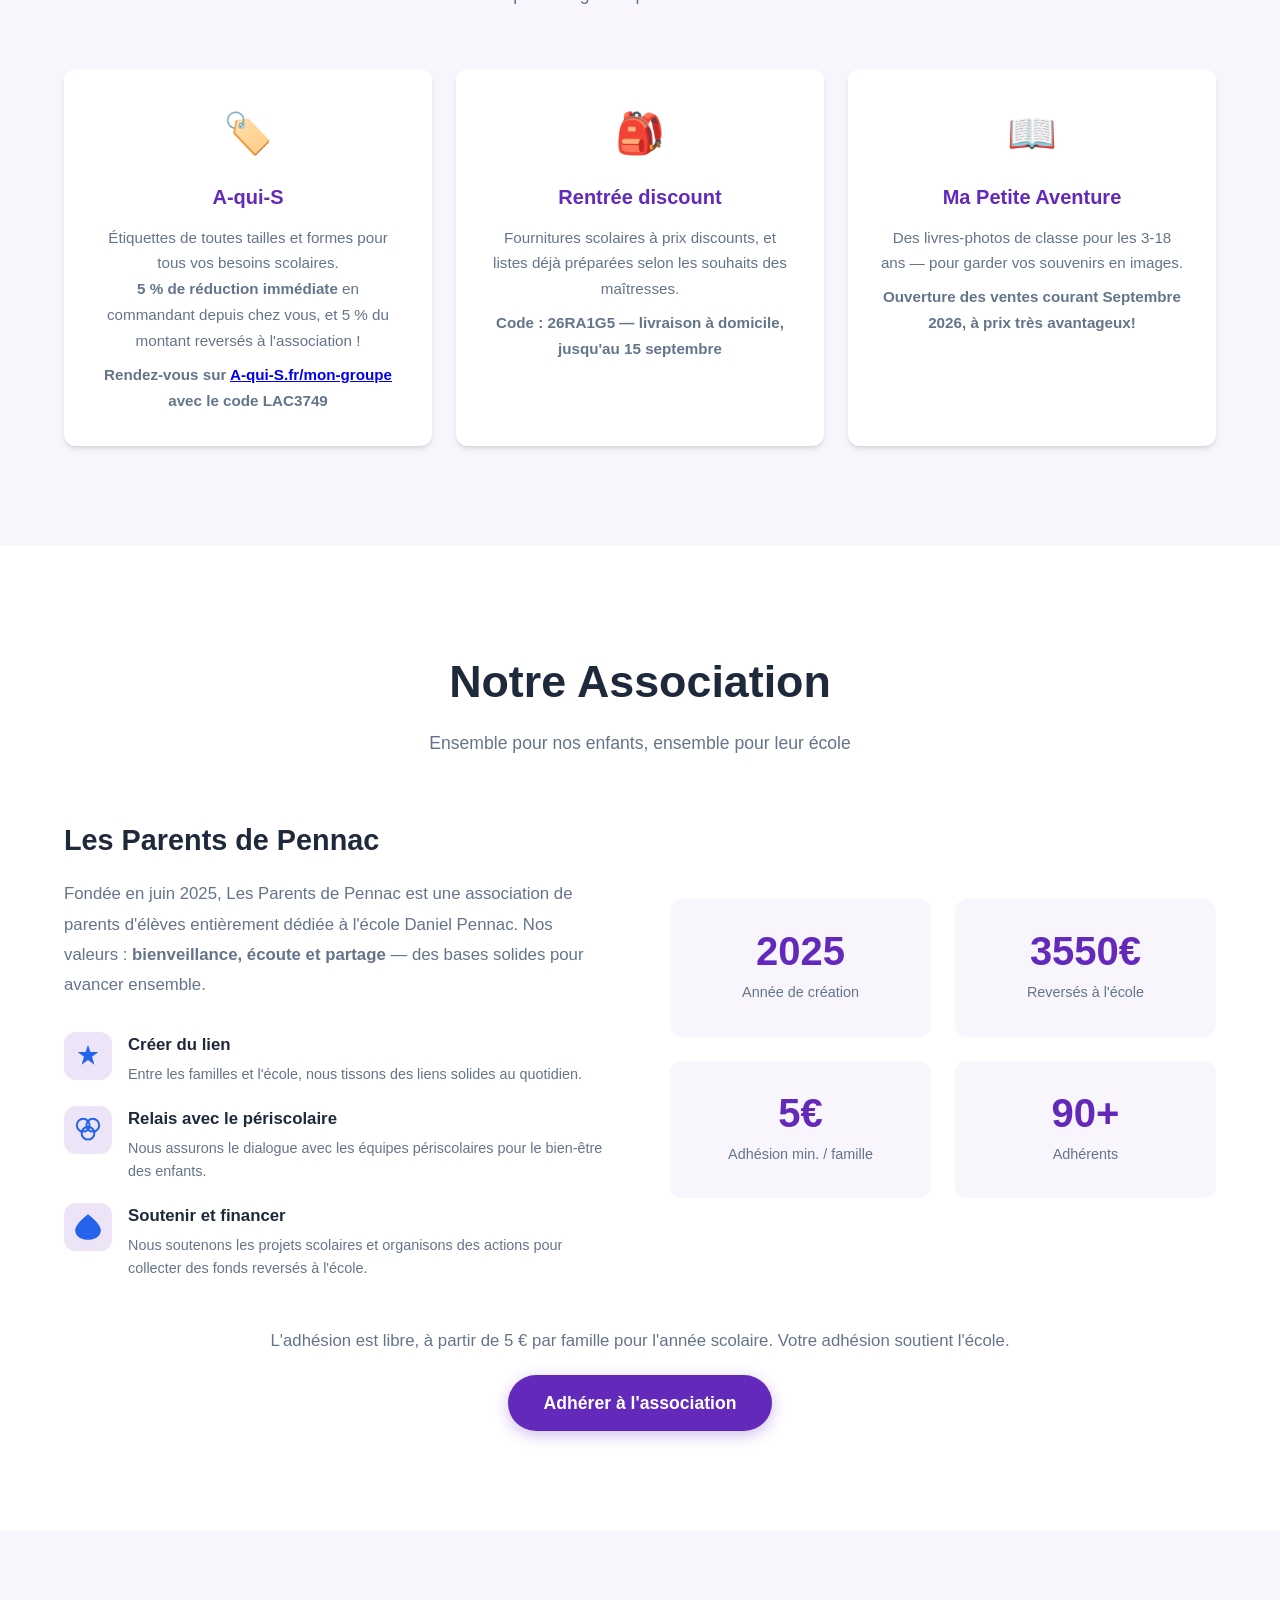
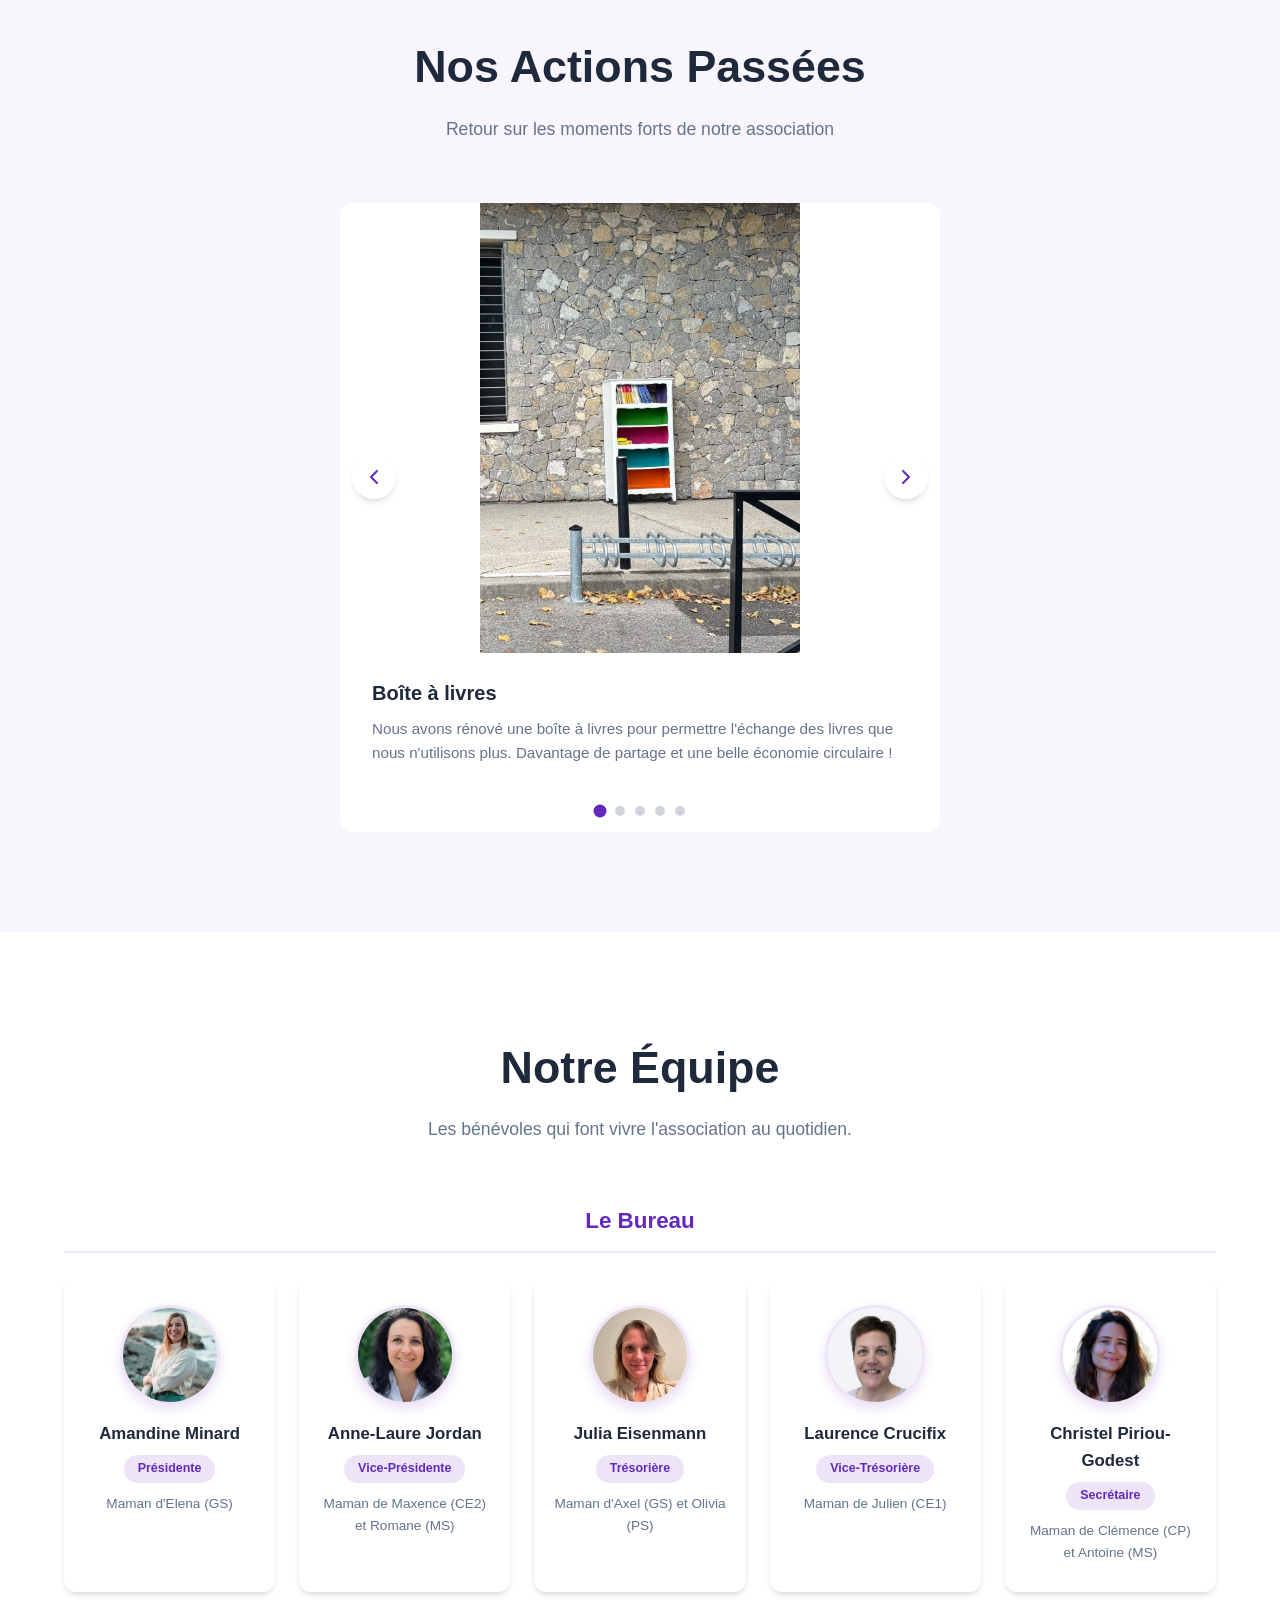
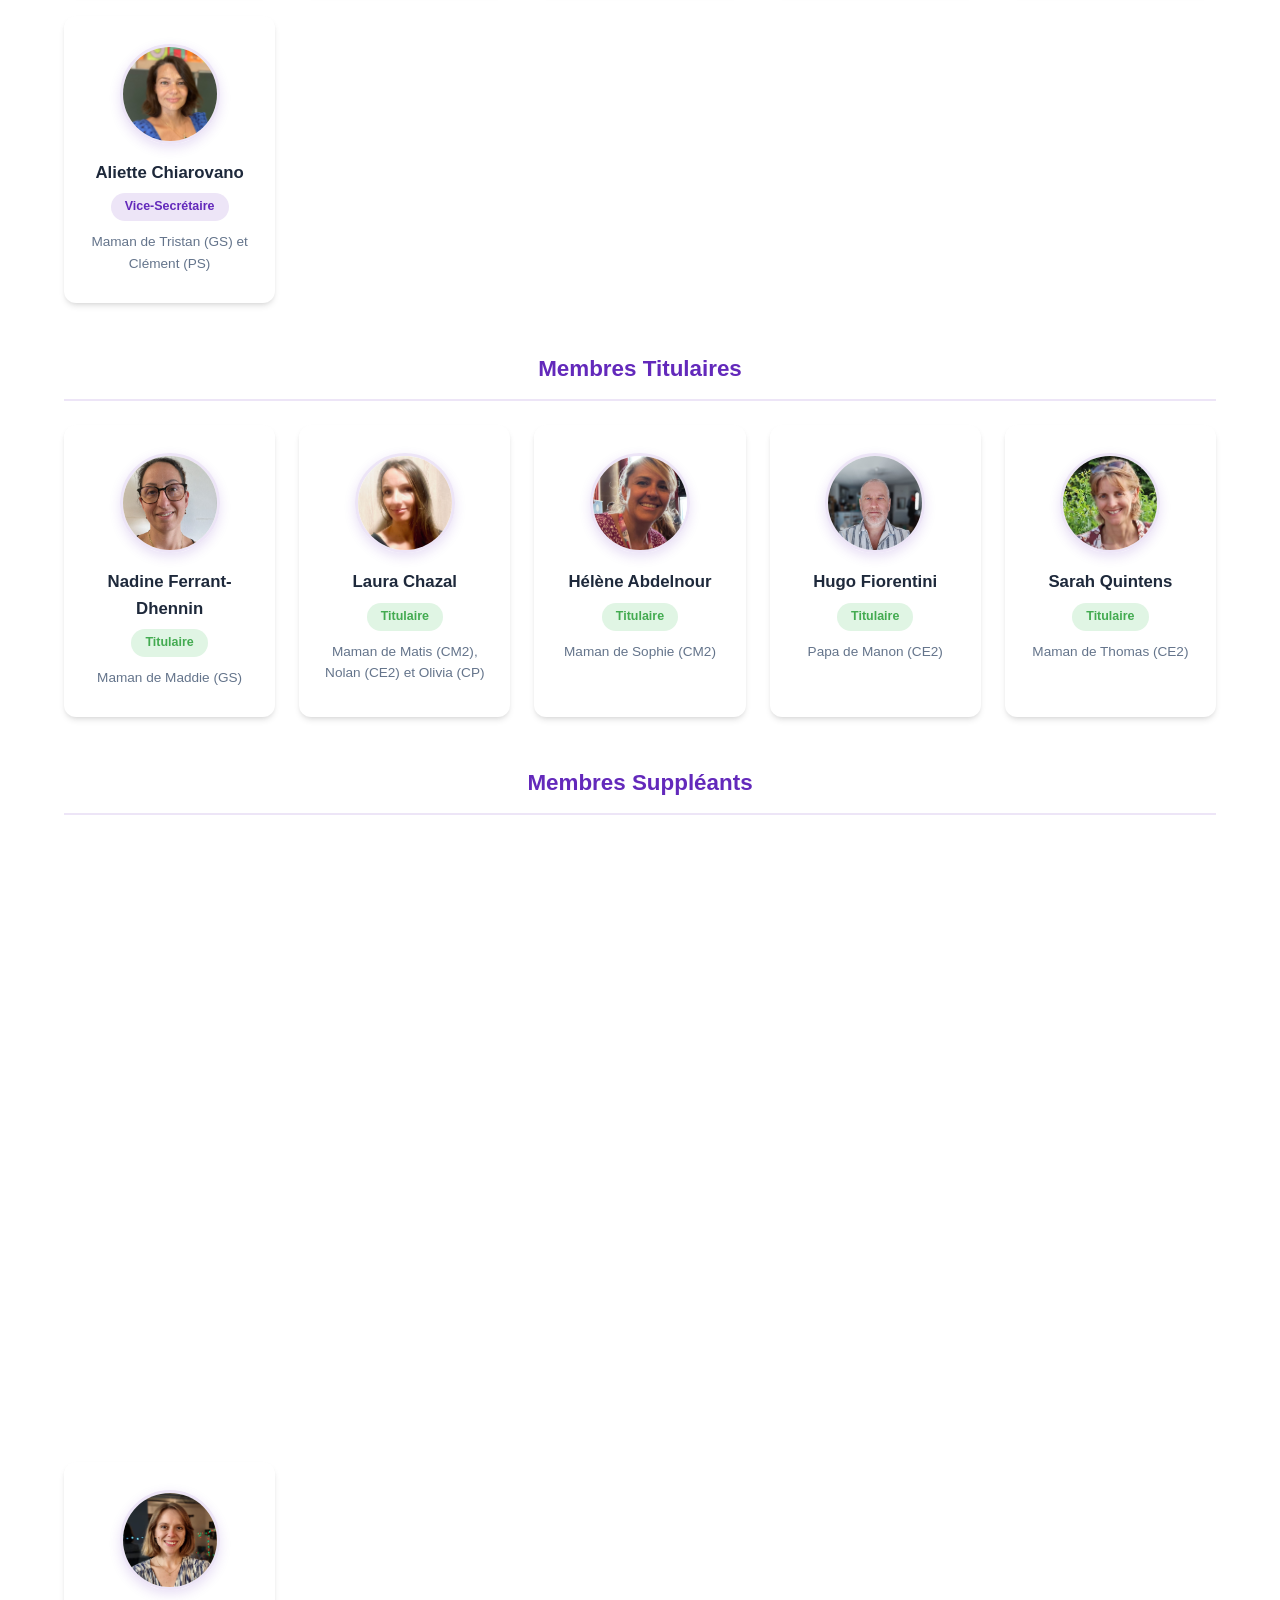
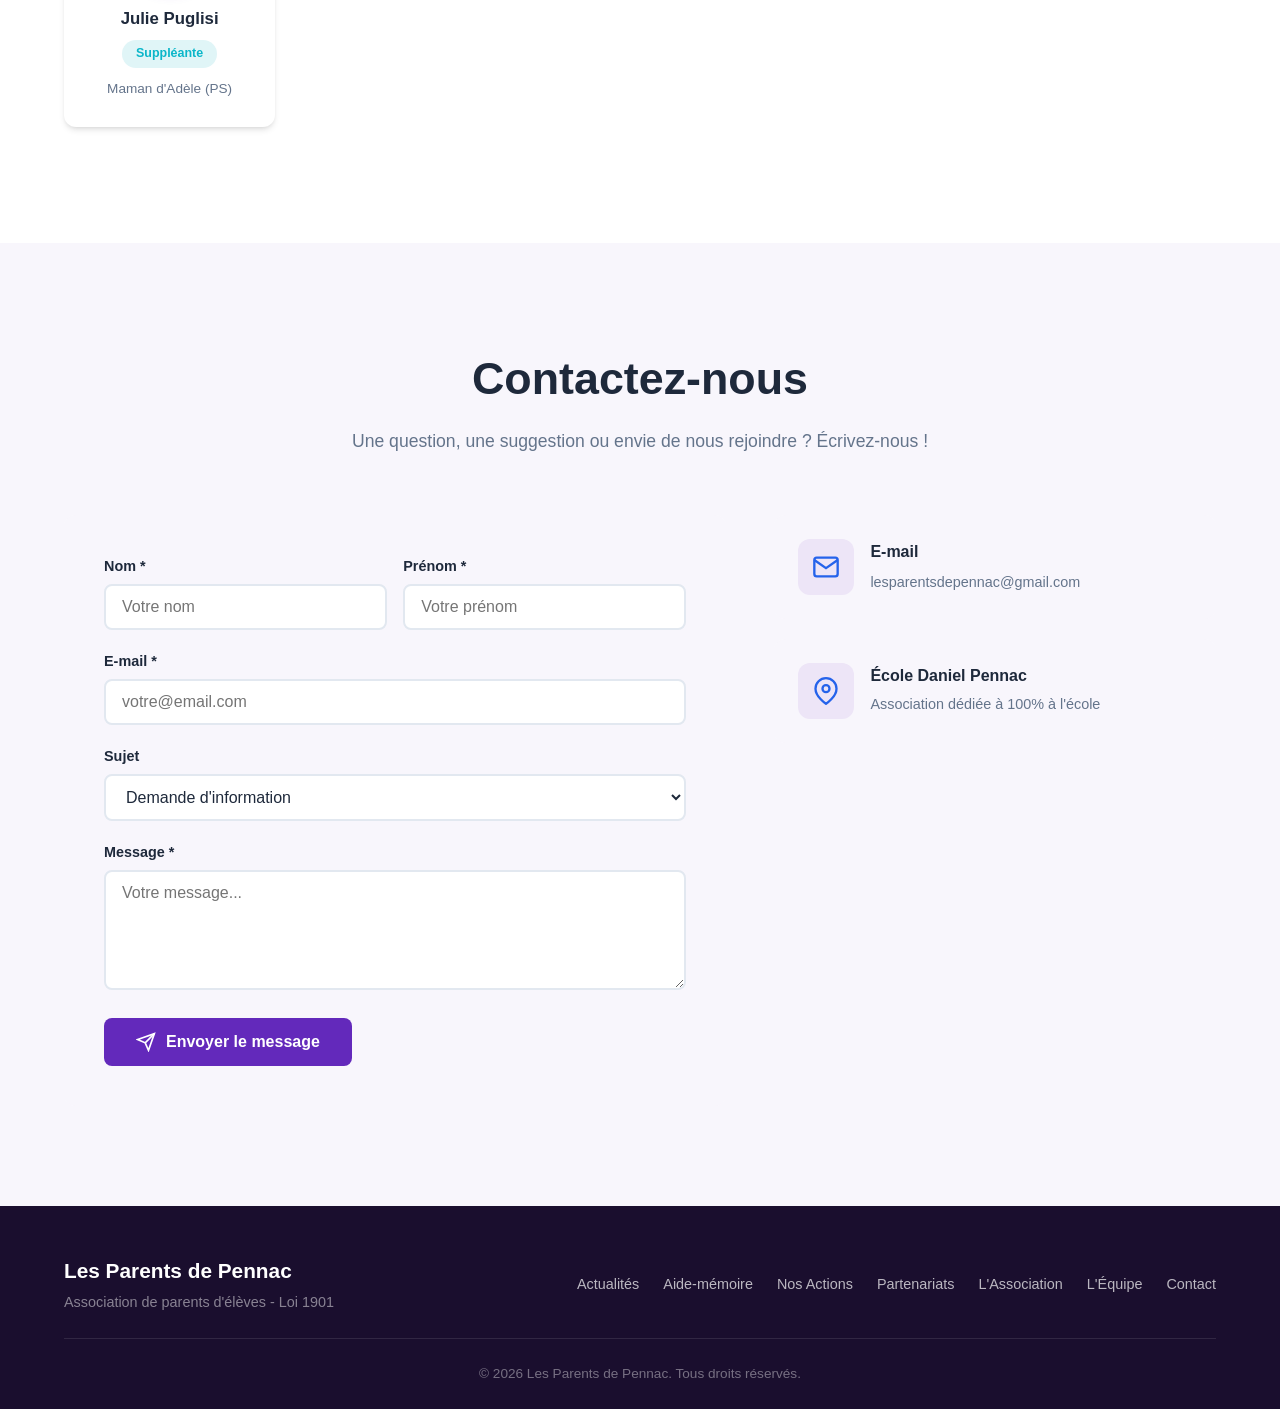
==== commit b3967948: "feat: aide-mémoire périscolaire et centre de loisirs à la place des fournitures Co-Authored-By: Clau" ====
--- a/index.html
+++ b/index.html
@@ -10,7 +10,7 @@
     <link rel="stylesheet" href="css/sections.css">
     <link rel="stylesheet" href="css/news.css">
     <link rel="stylesheet" href="css/actions.css">
-    <link rel="stylesheet" href="css/supplies.css">
+    <link rel="stylesheet" href="css/memo.css">
     <link rel="stylesheet" href="css/about.css">
     <link rel="stylesheet" href="css/past-actions.css">
     <link rel="stylesheet" href="css/partners.css">
@@ -24,7 +24,7 @@
     <div data-include="sections/navbar.html"></div>
     <div data-include="sections/hero.html"></div>
     <div data-include="sections/news.html"></div>
-    <div data-include="sections/supplies.html"></div>
+    <div data-include="sections/memo.html"></div>
     <div data-include="sections/actions.html"></div>
     <div data-include="sections/partners.html"></div>
     <div data-include="sections/about.html"></div>
--- a/css/hero.css
+++ b/css/hero.css
@@ -13,10 +13,12 @@
     display: none;
 }
 
+/* Le halo central est porté par hero-bg.svg : ce voile reste très léger
+   pour ne pas délaver la couronne de couleurs sur les bords. */
 .hero-overlay {
     position: absolute;
     inset: 0;
-    background: rgba(255, 255, 255, 0.15);
+    background: rgba(255, 255, 255, 0.06);
 }
 
 .hero-shapes {
--- a/css/news.css
+++ b/css/news.css
@@ -83,3 +83,14 @@
         font-size: 1.5rem;
     }
 }
+
+.news-content a {
+    color: var(--primary);
+    font-weight: 600;
+    text-decoration: underline;
+    text-underline-offset: 2px;
+}
+
+.news-content a:hover {
+    color: var(--text);
+}
--- a/css/memo.css
+++ b/css/memo.css
@@ -0,0 +1,201 @@
+/* ===== Aide-mémoire ===== */
+.memo-section {
+    background: var(--bg-alt);
+}
+
+.memo-note {
+    display: flex;
+    align-items: flex-start;
+    gap: 14px;
+    max-width: 820px;
+    margin: -30px auto 40px;
+    padding: 18px 22px;
+    background: var(--primary-light);
+    border-radius: var(--radius);
+}
+
+.memo-note-emoji {
+    font-size: 1.4rem;
+    line-height: 1.3;
+}
+
+.memo-note p {
+    color: var(--text);
+    font-size: 0.95rem;
+}
+
+.memo-list {
+    max-width: 820px;
+    margin: 0 auto;
+    display: flex;
+    flex-direction: column;
+    gap: 16px;
+}
+
+.memo-item {
+    background: white;
+    border-radius: var(--radius);
+    box-shadow: var(--shadow);
+    overflow: hidden;
+    transition: var(--transition);
+}
+
+.memo-item[open] {
+    box-shadow: var(--shadow-lg);
+}
+
+.memo-item summary {
+    display: flex;
+    align-items: center;
+    gap: 16px;
+    padding: 20px 24px;
+    cursor: pointer;
+    list-style: none;
+    user-select: none;
+}
+
+.memo-item summary::-webkit-details-marker {
+    display: none;
+}
+
+.memo-item summary:hover {
+    background: var(--bg-alt);
+}
+
+.memo-item summary:focus-visible {
+    outline: 2px solid var(--primary);
+    outline-offset: -2px;
+}
+
+.memo-emoji {
+    font-size: 2rem;
+    line-height: 1;
+}
+
+.memo-level {
+    flex: 1;
+    font-size: 1.2rem;
+    font-weight: 700;
+    color: var(--text);
+}
+
+.memo-level small {
+    display: block;
+    font-size: 0.85rem;
+    font-weight: 500;
+    color: var(--text-light);
+}
+
+/* Chevron */
+.memo-item summary::after {
+    content: "";
+    width: 10px;
+    height: 10px;
+    border-right: 2.5px solid var(--primary);
+    border-bottom: 2.5px solid var(--primary);
+    transform: rotate(45deg);
+    transition: transform var(--transition);
+    flex-shrink: 0;
+    margin-right: 6px;
+}
+
+.memo-item[open] summary::after {
+    transform: rotate(-135deg);
+}
+
+.memo-content {
+    padding: 4px 24px 28px;
+    border-top: 1px solid #eee8f6;
+}
+
+.memo-content h4 {
+    font-size: 0.8rem;
+    font-weight: 700;
+    text-transform: uppercase;
+    letter-spacing: 0.06em;
+    color: var(--primary);
+    margin: 22px 0 8px;
+}
+
+.memo-content h4 small {
+    display: block;
+    text-transform: none;
+    letter-spacing: normal;
+    font-size: 0.8rem;
+    font-weight: 500;
+    color: var(--text-light);
+}
+
+.memo-content ul {
+    list-style: none;
+    padding: 0;
+    margin: 0;
+}
+
+.memo-content li {
+    position: relative;
+    padding: 5px 0 5px 22px;
+    font-size: 0.95rem;
+    color: var(--text-light);
+}
+
+.memo-content li::before {
+    content: "";
+    position: absolute;
+    left: 2px;
+    top: 13px;
+    width: 7px;
+    height: 7px;
+    border-radius: 2px;
+    background: var(--secondary);
+}
+
+.memo-content strong {
+    color: var(--text);
+}
+
+/* Sous-listes */
+.memo-content ul ul {
+    margin-top: 4px;
+}
+
+.memo-content ul ul li::before {
+    background: transparent;
+    border: 1.5px solid var(--secondary);
+}
+
+/* Encadrés d'alerte */
+.memo-alert {
+    margin: 16px 0 4px;
+    padding: 14px 18px;
+    background: #fff6e8;
+    border-left: 4px solid var(--secondary);
+    border-radius: 8px;
+    font-size: 0.95rem;
+    color: var(--text);
+}
+
+.memo-alert ul {
+    margin-top: 6px;
+}
+
+.memo-content a {
+    color: var(--primary);
+    font-weight: 600;
+    word-break: break-word;
+}
+
+@media (max-width: 480px) {
+    .memo-item summary {
+        padding: 16px;
+        gap: 12px;
+    }
+
+    .memo-content {
+        padding: 4px 16px 24px;
+    }
+
+    .memo-level {
+        font-size: 1.05rem;
+    }
+}
--- a/css/animations.css
+++ b/css/animations.css
@@ -24,8 +24,7 @@
 .partner-card:nth-child(2).animate-on-scroll { transition-delay: 0.1s; }
 .partner-card:nth-child(3).animate-on-scroll { transition-delay: 0.2s; }
 
-.supplies-item:nth-child(2).animate-on-scroll { transition-delay: 0.1s; }
-.supplies-item:nth-child(3).animate-on-scroll { transition-delay: 0.2s; }
+.memo-item:nth-child(2).animate-on-scroll { transition-delay: 0.1s; }
 
 /* ===== Responsive ===== */
 @media (max-width: 768px) {
